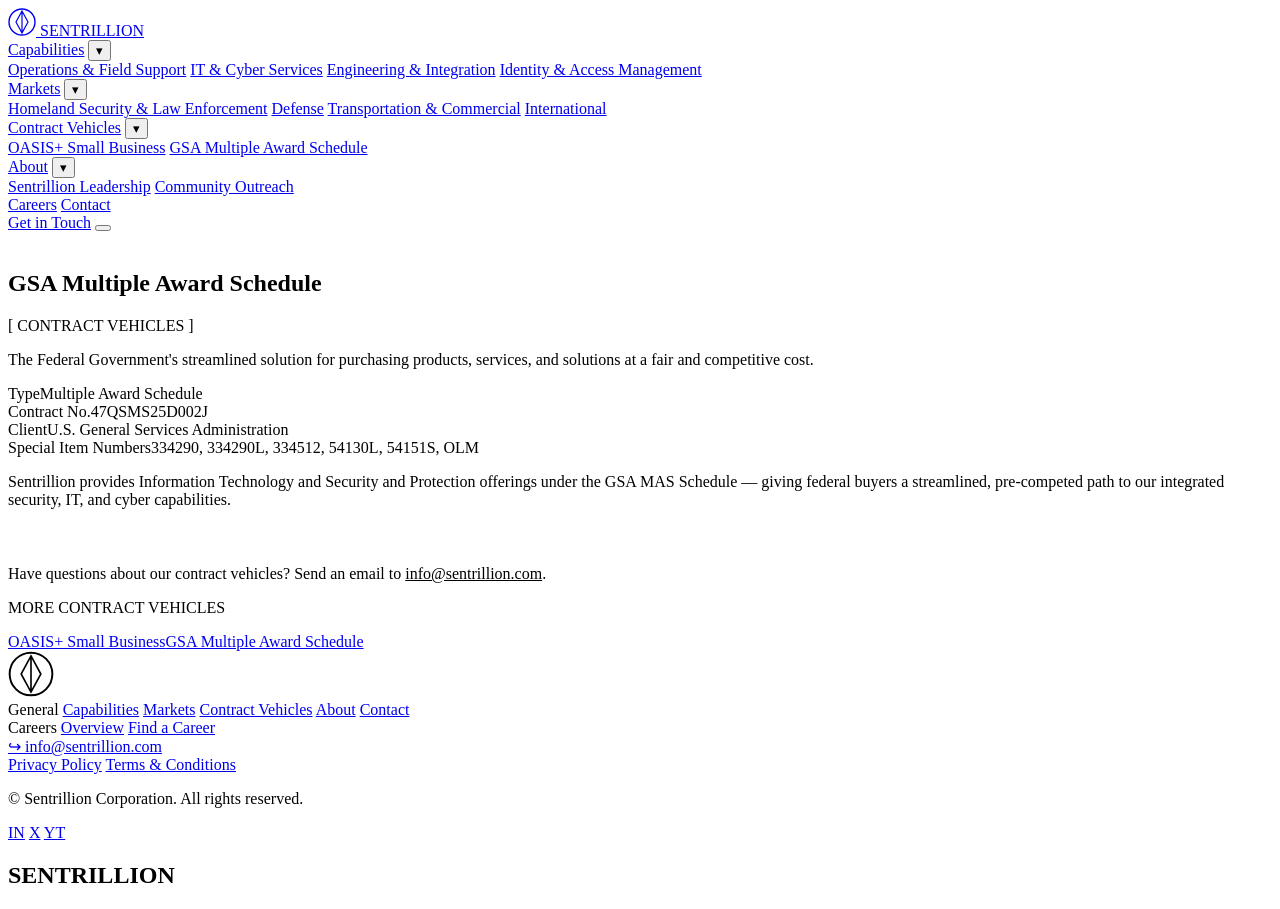
==== index.html @ db2fd795 "Add files via upload" ====
<!DOCTYPE html>
<html lang="en">
<head>
<script>document.documentElement.classList.add('js');</script>
<meta charset="UTF-8">
<meta name="viewport" content="width=device-width, initial-scale=1.0">
<title>GSA Multiple Award Schedule | Sentrillion</title>
<meta name="description" content="Sentrillion's GSA Multiple Award Schedule contract details and IT/Security offerings.">
<link rel="preconnect" href="https://fonts.googleapis.com">
<link rel="preconnect" href="https://fonts.gstatic.com" crossorigin>
<link href="https://fonts.googleapis.com/css2?family=Inter:wght@300;400;500;600;700;800&family=Space+Grotesk:wght@500;600;700&family=JetBrains+Mono:wght@400;500&display=swap" rel="stylesheet">
<link rel="stylesheet" href="../../css/style.css">
</head>
<body>

<div class="cursor-glow" id="cursorGlow" aria-hidden="true"></div>
<div class="scroll-indicator" id="scrollIndicator"></div>

<header class="nav" id="nav">
  <div class="nav-inner">
    <a href="../../index.html" class="logo">
      <svg width="28" height="28" viewBox="0 0 28 28" fill="none" xmlns="http://www.w3.org/2000/svg">
        <circle cx="14" cy="14" r="13" stroke="currentColor" stroke-width="1.4"/>
        <path d="M14 3L14 25M14 3L20 14L14 25L8 14L14 3Z" stroke="currentColor" stroke-width="1.2"/>
      </svg>
      <span>SENTRILLION</span>
    </a>
    <nav class="nav-links" id="navLinks">
      <div class="nav-item">
        <div class="nav-item-row">
          <a href="../../index.html#capabilities">Capabilities</a>
          <button class="nav-caret" aria-label="Toggle Capabilities submenu" aria-expanded="false">&#9662;</button>
        </div>
        <div class="nav-dropdown">
          <a href="../../capabilities/operations-field-support/index.html">Operations &amp; Field Support</a>
          <a href="../../capabilities/it-cyber-services/index.html">IT &amp; Cyber Services</a>
          <a href="../../capabilities/engineering-integration/index.html">Engineering &amp; Integration</a>
          <a href="../../capabilities/identity-access-management/index.html">Identity &amp; Access Management</a>
        </div>
      </div>
      <div class="nav-item">
        <div class="nav-item-row">
          <a href="../../index.html#markets">Markets</a>
          <button class="nav-caret" aria-label="Toggle Markets submenu" aria-expanded="false">&#9662;</button>
        </div>
        <div class="nav-dropdown">
          <a href="../../markets/homeland-security-law-enforcement/index.html">Homeland Security &amp; Law Enforcement</a>
          <a href="../../markets/defense/index.html">Defense</a>
          <a href="../../markets/transportation-civilian/index.html">Transportation &amp; Commercial</a>
          <a href="../../markets/international/index.html">International</a>
        </div>
      </div>
      <div class="nav-item">
        <div class="nav-item-row">
          <a href="../../index.html#vehicles">Contract Vehicles</a>
          <button class="nav-caret" aria-label="Toggle Contract Vehicles submenu" aria-expanded="false">&#9662;</button>
        </div>
        <div class="nav-dropdown">
          <a href="../../contracts/oasis-small-business/index.html">OASIS+ Small Business</a>
          <a href="../../contracts/multiple-award-schedule/index.html">GSA Multiple Award Schedule</a>
        </div>
      </div>
      <div class="nav-item">
        <div class="nav-item-row">
          <a href="../../index.html#about">About</a>
          <button class="nav-caret" aria-label="Toggle About submenu" aria-expanded="false">&#9662;</button>
        </div>
        <div class="nav-dropdown">
          <a href="../../about/sentrillion-leadership/index.html">Sentrillion Leadership</a>
          <a href="../../about/community-outreach/index.html">Community Outreach</a>
        </div>
      </div>
      <a href="../../careers/index.html">Careers</a>
      <a href="../../index.html#contact">Contact</a>
      <span class="nav-underline" id="navUnderline" aria-hidden="true"></span>
    </nav>
    <a href="../../index.html#contact" class="btn btn-ghost nav-cta">Get in Touch</a>
    <button class="menu-toggle" id="menuToggle" aria-label="Toggle menu">
      <span></span><span></span><span></span>
    </button>
  </div>
</header>

<main id="top">

  <section class="page-hero">
    <div class="page-hero-bg" aria-hidden="true">
      <img src="../../assets/photos/mas-building.jpg" alt="">
    </div>
    <div class="page-hero-inner">
      <h1 class="reveal is-visible">GSA Multiple Award Schedule</h1>
      <div class="accent-bar"></div>
      <p class="page-hero-tag"><span class="br">[</span> CONTRACT VEHICLES <span class="br">]</span></p>
      <p class="page-hero-sub">The Federal Government's streamlined solution for purchasing products, services, and solutions at a fair and competitive cost.</p>
    </div>
  </section>

  <section class="page-content">
    <div class="spec-meta"><div><span>Type</span><span>Multiple Award Schedule</span></div><div><span>Contract No.</span><span>47QSMS25D002J</span></div><div><span>Client</span><span>U.S. General Services Administration</span></div><div><span>Special Item Numbers</span><span>334290, 334290L, 334512, 54130L, 54151S, OLM</span></div></div>
    <p class="detail-intro">Sentrillion provides Information Technology and Security and Protection offerings under the GSA MAS Schedule &mdash; giving federal buyers a streamlined, pre-competed path to our integrated security, IT, and cyber capabilities.</p>
    <p class="capabilities-footnote footnote-left" style="max-width:680px;margin-top:56px;">Have questions about our contract vehicles? Send an email to <a href="mailto:info@sentrillion.com" style="color:var(--white)">info@sentrillion.com</a>.</p>

    <div class="related-strip">
    <p class="tag"><span class="dot"></span>MORE CONTRACT VEHICLES</p>
    <div class="related-links">
      <a href="../../contracts/oasis-small-business/index.html">OASIS+ Small Business</a><a href="../../contracts/multiple-award-schedule/index.html" class="is-current">GSA Multiple Award Schedule</a>
    </div>
  </div>
  </section>

</main>

<footer class="footer">
  <div class="footer-top">
    <div class="footer-brand">
      <svg width="46" height="46" viewBox="0 0 28 28" fill="none" xmlns="http://www.w3.org/2000/svg">
        <circle cx="14" cy="14" r="13" stroke="currentColor" stroke-width="1.2"/>
        <path d="M14 3L14 25M14 3L20 14L14 25L8 14L14 3Z" stroke="currentColor" stroke-width="1"/>
      </svg>
    </div>
    <div class="footer-col">
      <span class="footer-heading">General</span>
      <a href="../../index.html#capabilities">Capabilities</a>
      <a href="../../index.html#markets">Markets</a>
      <a href="../../index.html#vehicles">Contract Vehicles</a>
      <a href="../../index.html#about">About</a>
      <a href="../../index.html#contact">Contact</a>
    </div>
    <div class="footer-col">
      <span class="footer-heading">Careers</span>
      <a href="../../careers/index.html">Overview</a>
      <a href="../../careers/index.html">Find a Career</a>
    </div>
  </div>
  <div class="footer-mid">
    <a href="mailto:info@sentrillion.com" class="footer-email"><span>&#8618;</span> info@sentrillion.com</a>
    <div class="footer-legal">
      <a href="#">Privacy Policy</a>
      <a href="#">Terms &amp; Conditions</a>
    </div>
    <p class="footer-copy">&copy; <span id="year"></span> Sentrillion Corporation. All rights reserved.</p>
    <div class="social-row">
      <a href="#" aria-label="LinkedIn">IN</a>
      <a href="#" aria-label="Twitter / X">X</a>
      <a href="#" aria-label="YouTube">YT</a>
    </div>
  </div>
  <div class="accent-bar"></div>
  <h2 class="footer-wordmark">SENTRILLION</h2>
</footer>

<script src="../../js/main.js"></script>
</body>
</html>
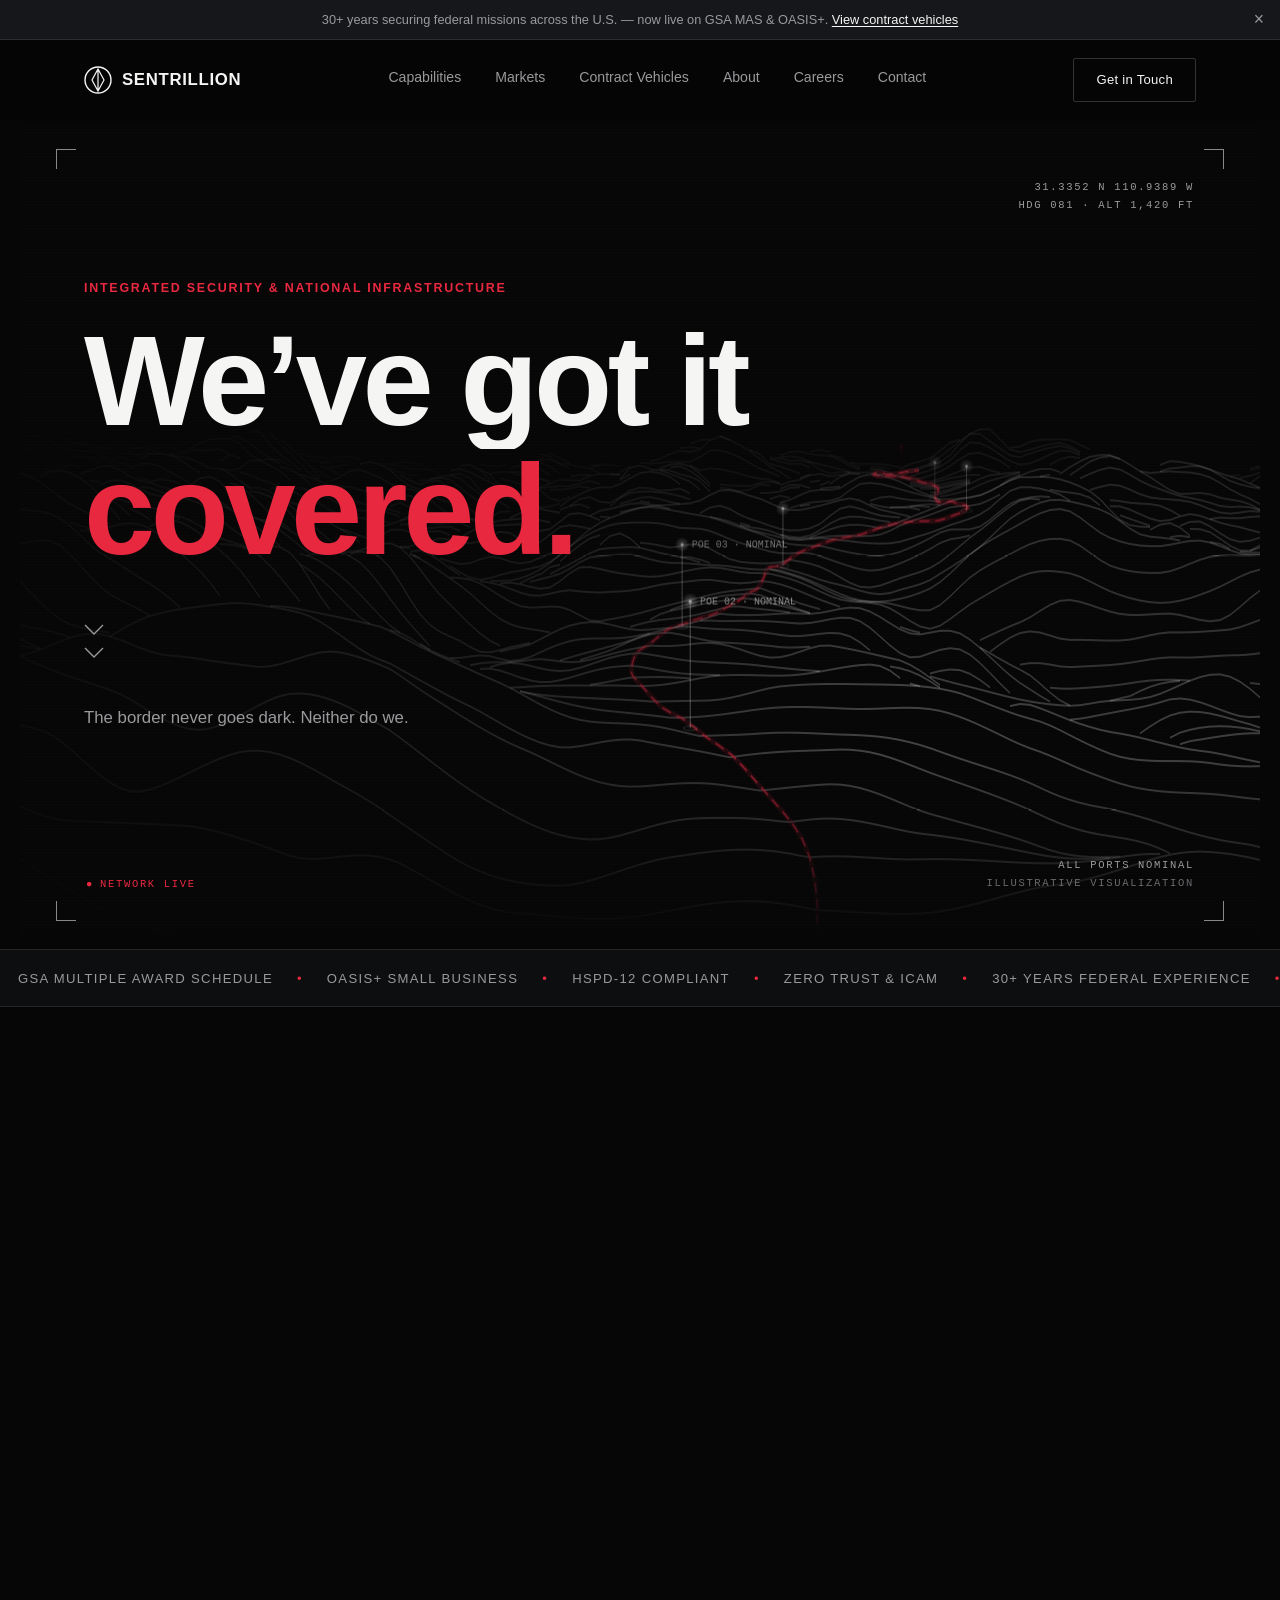
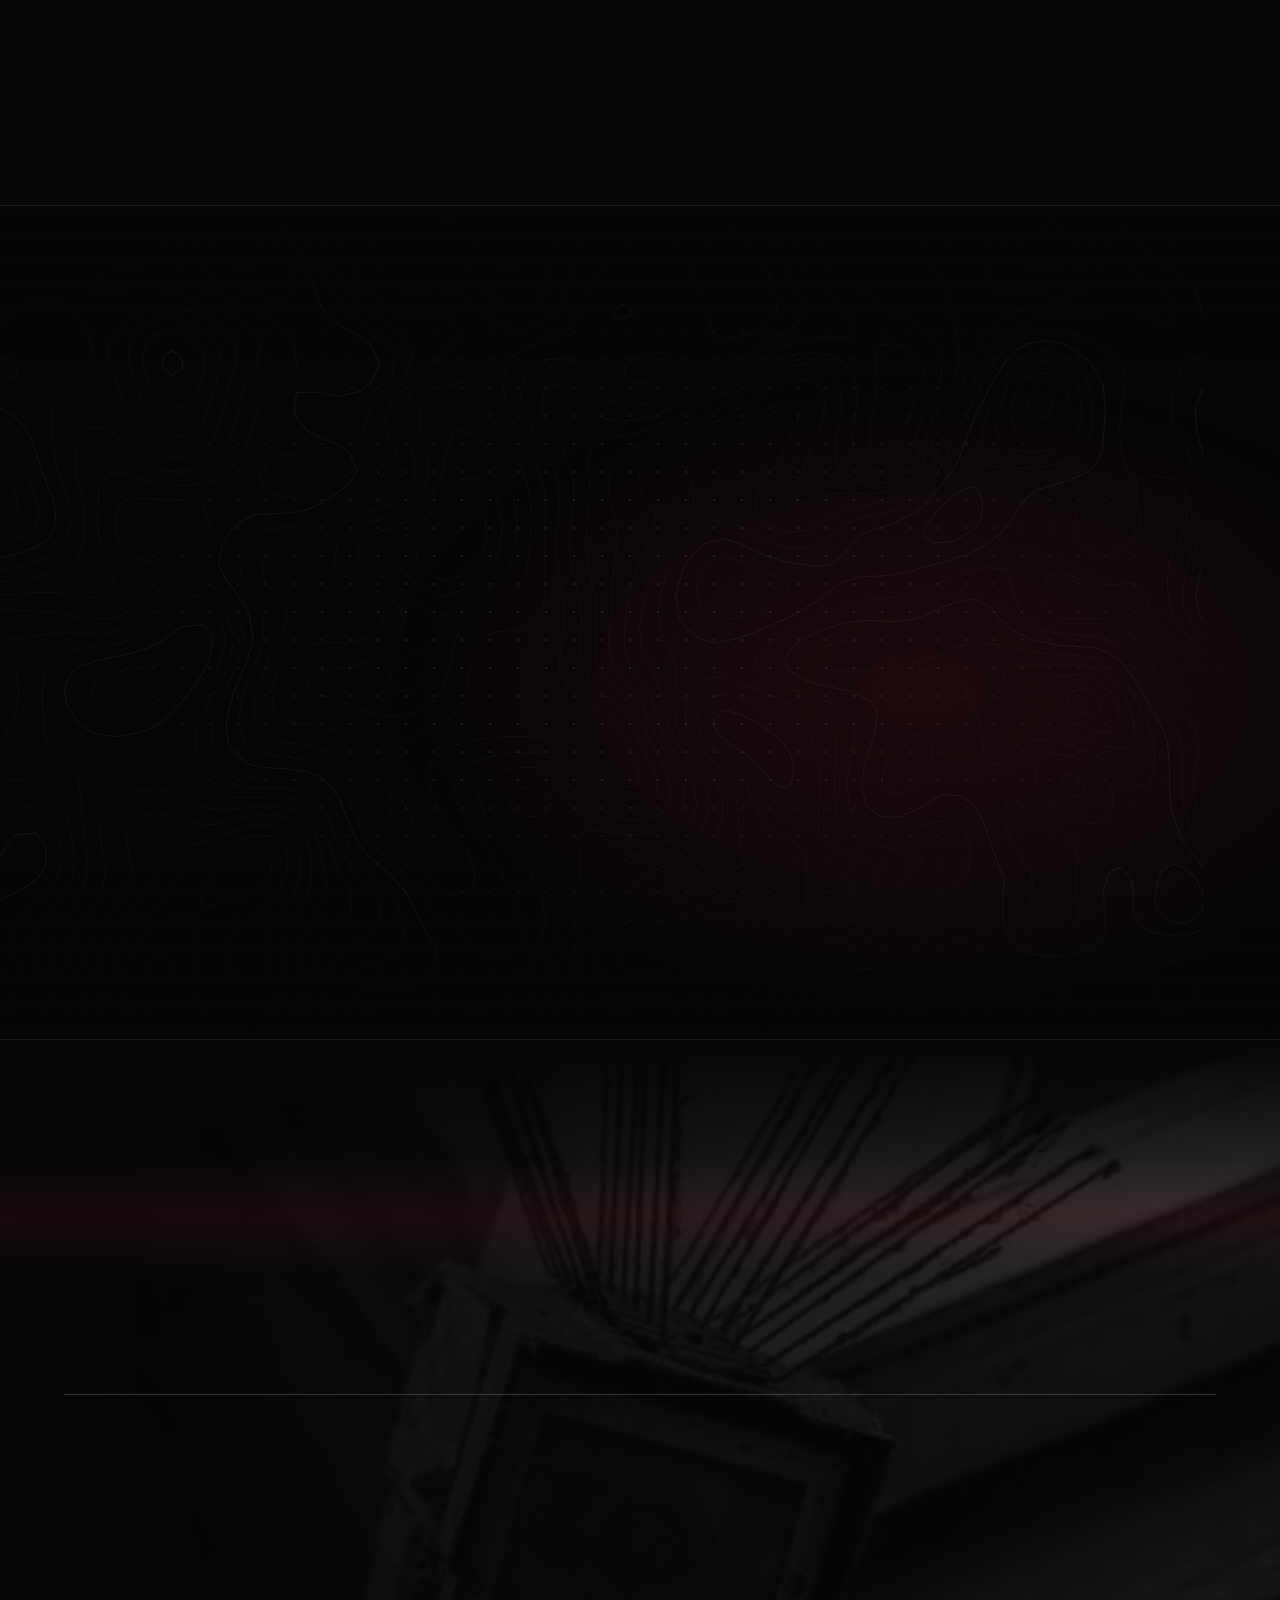
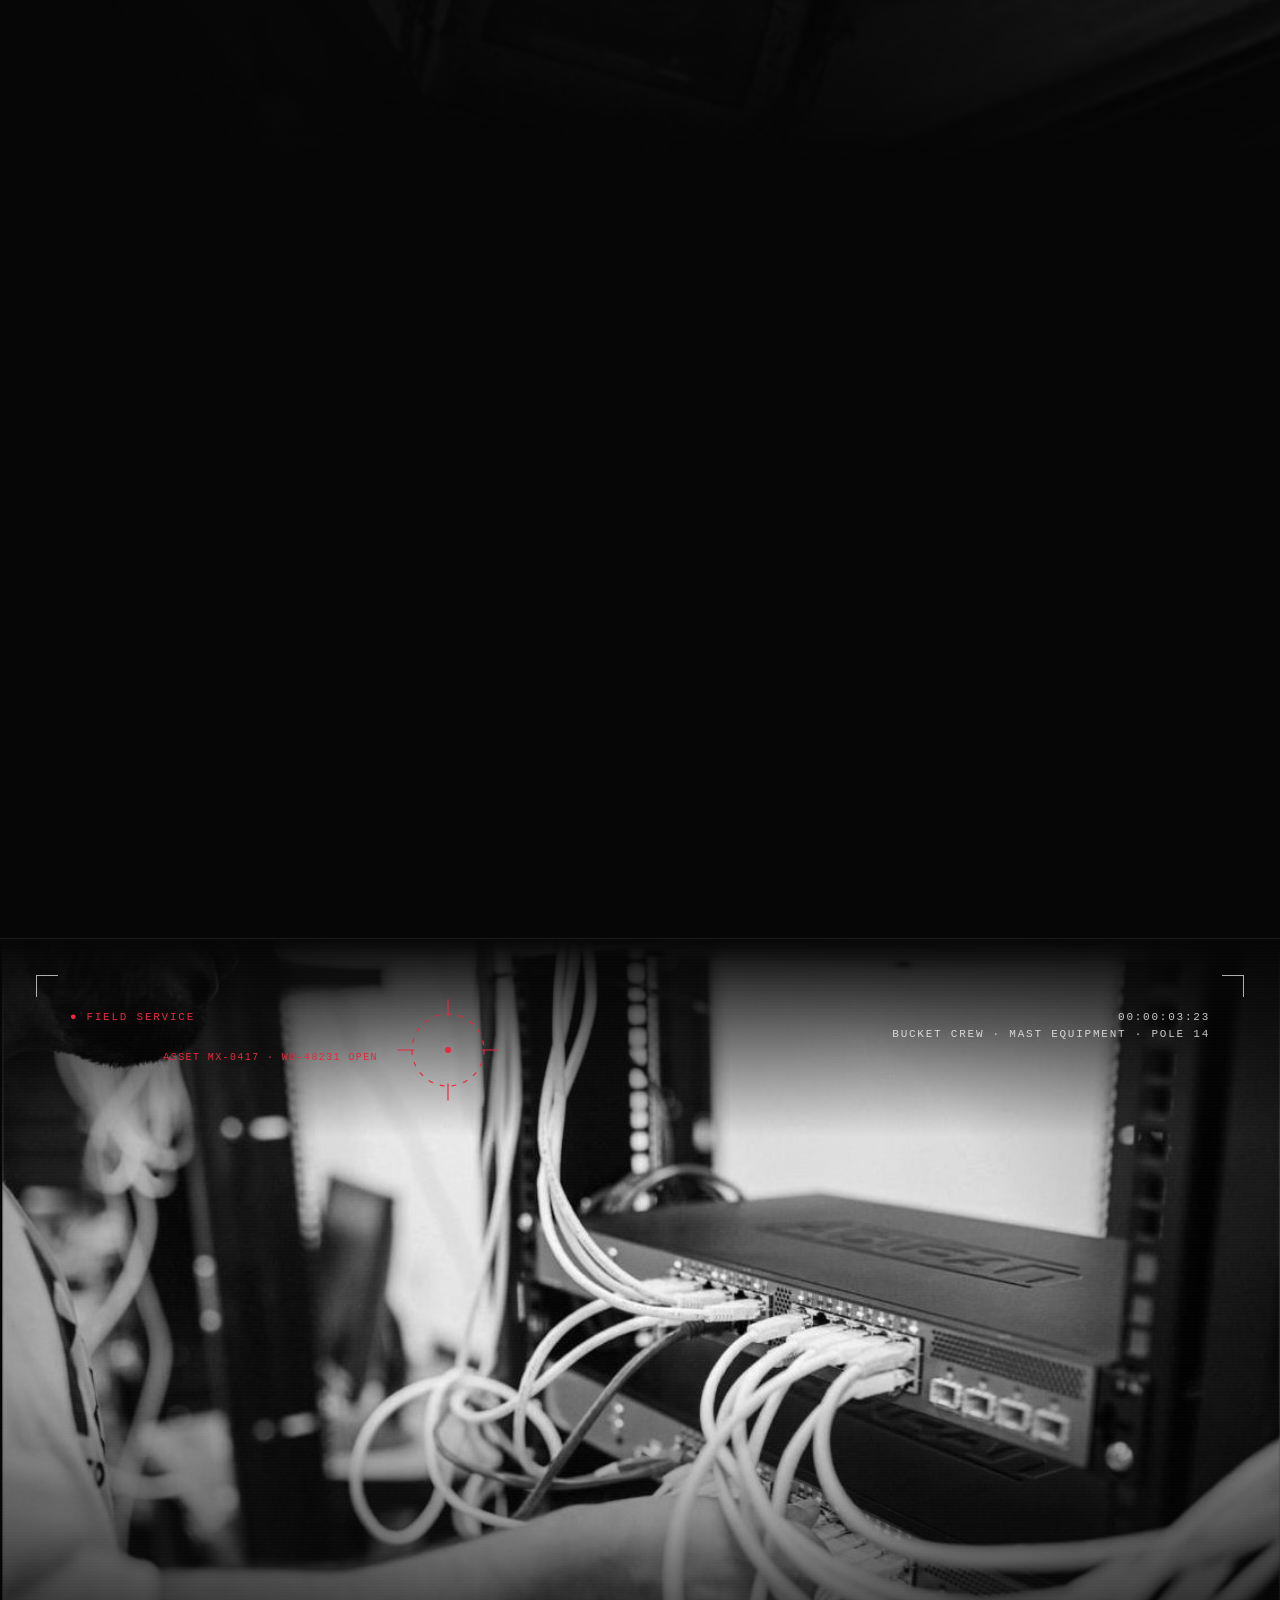
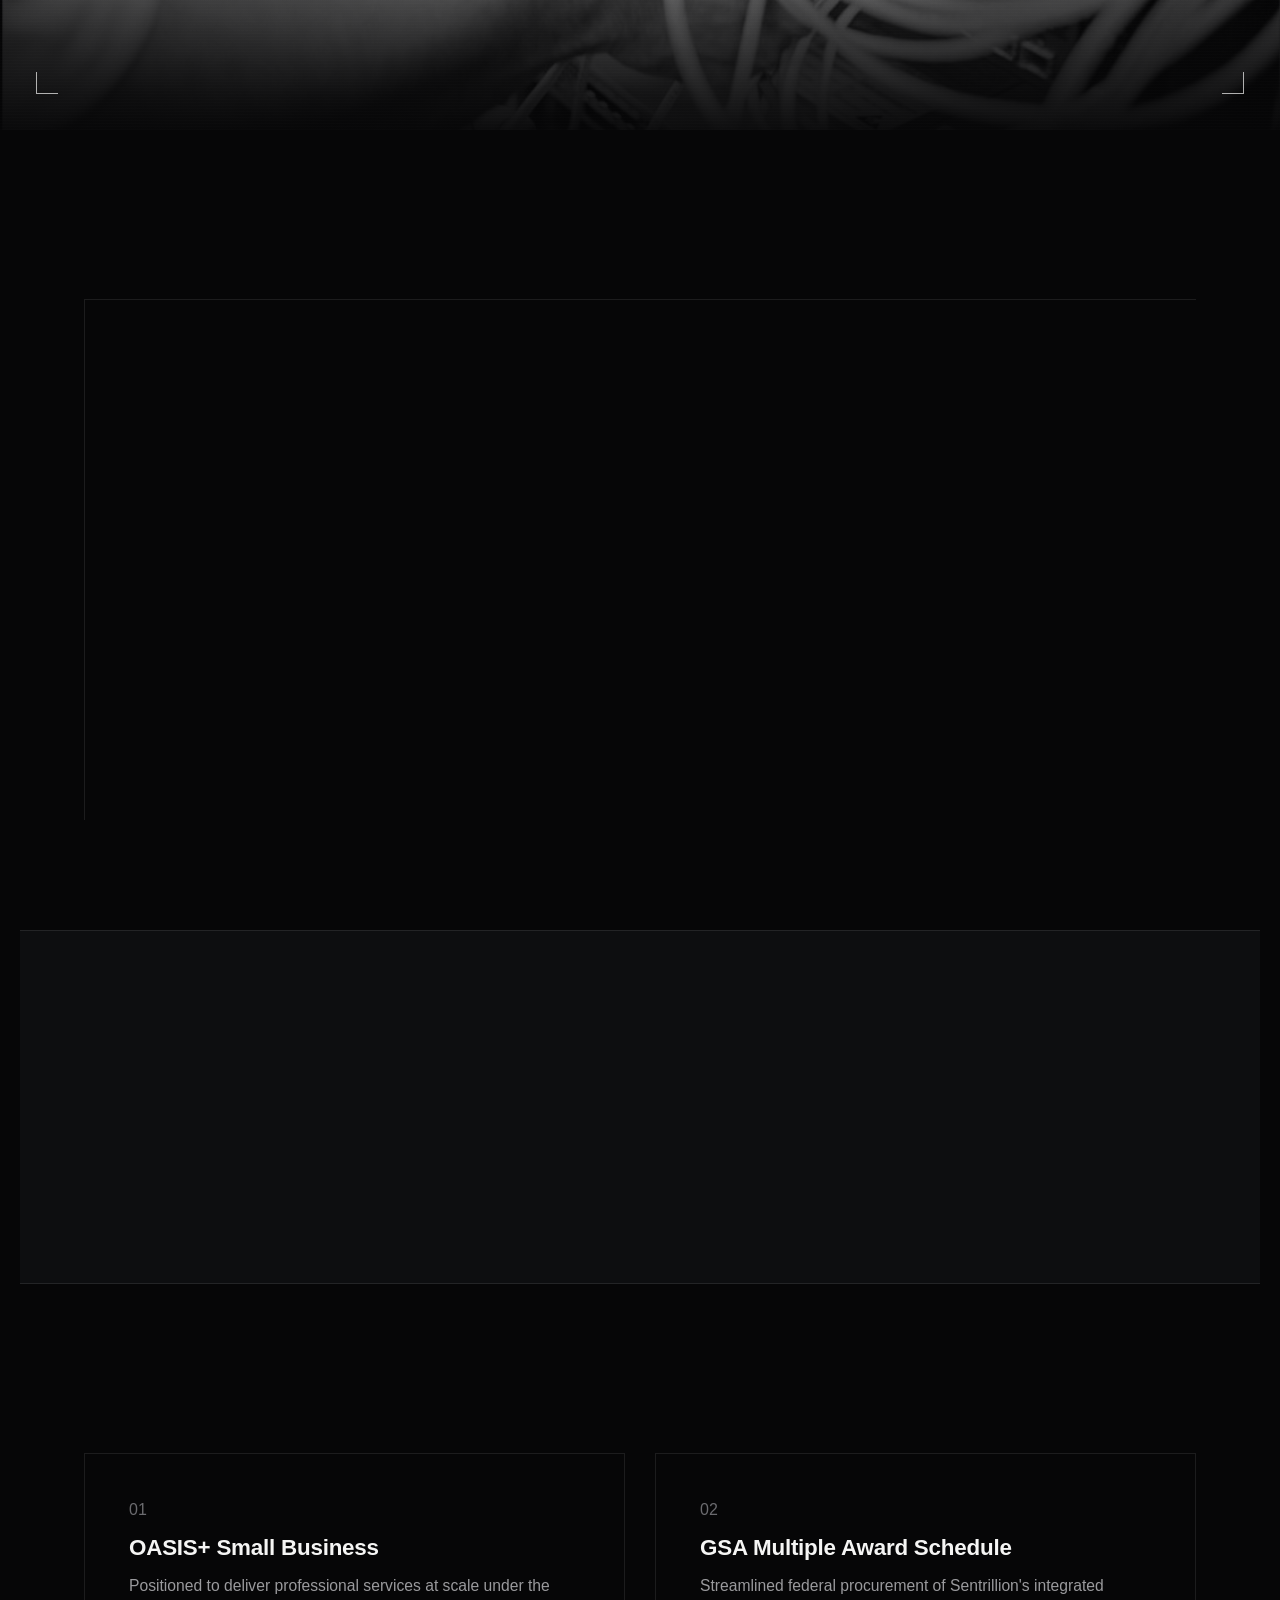
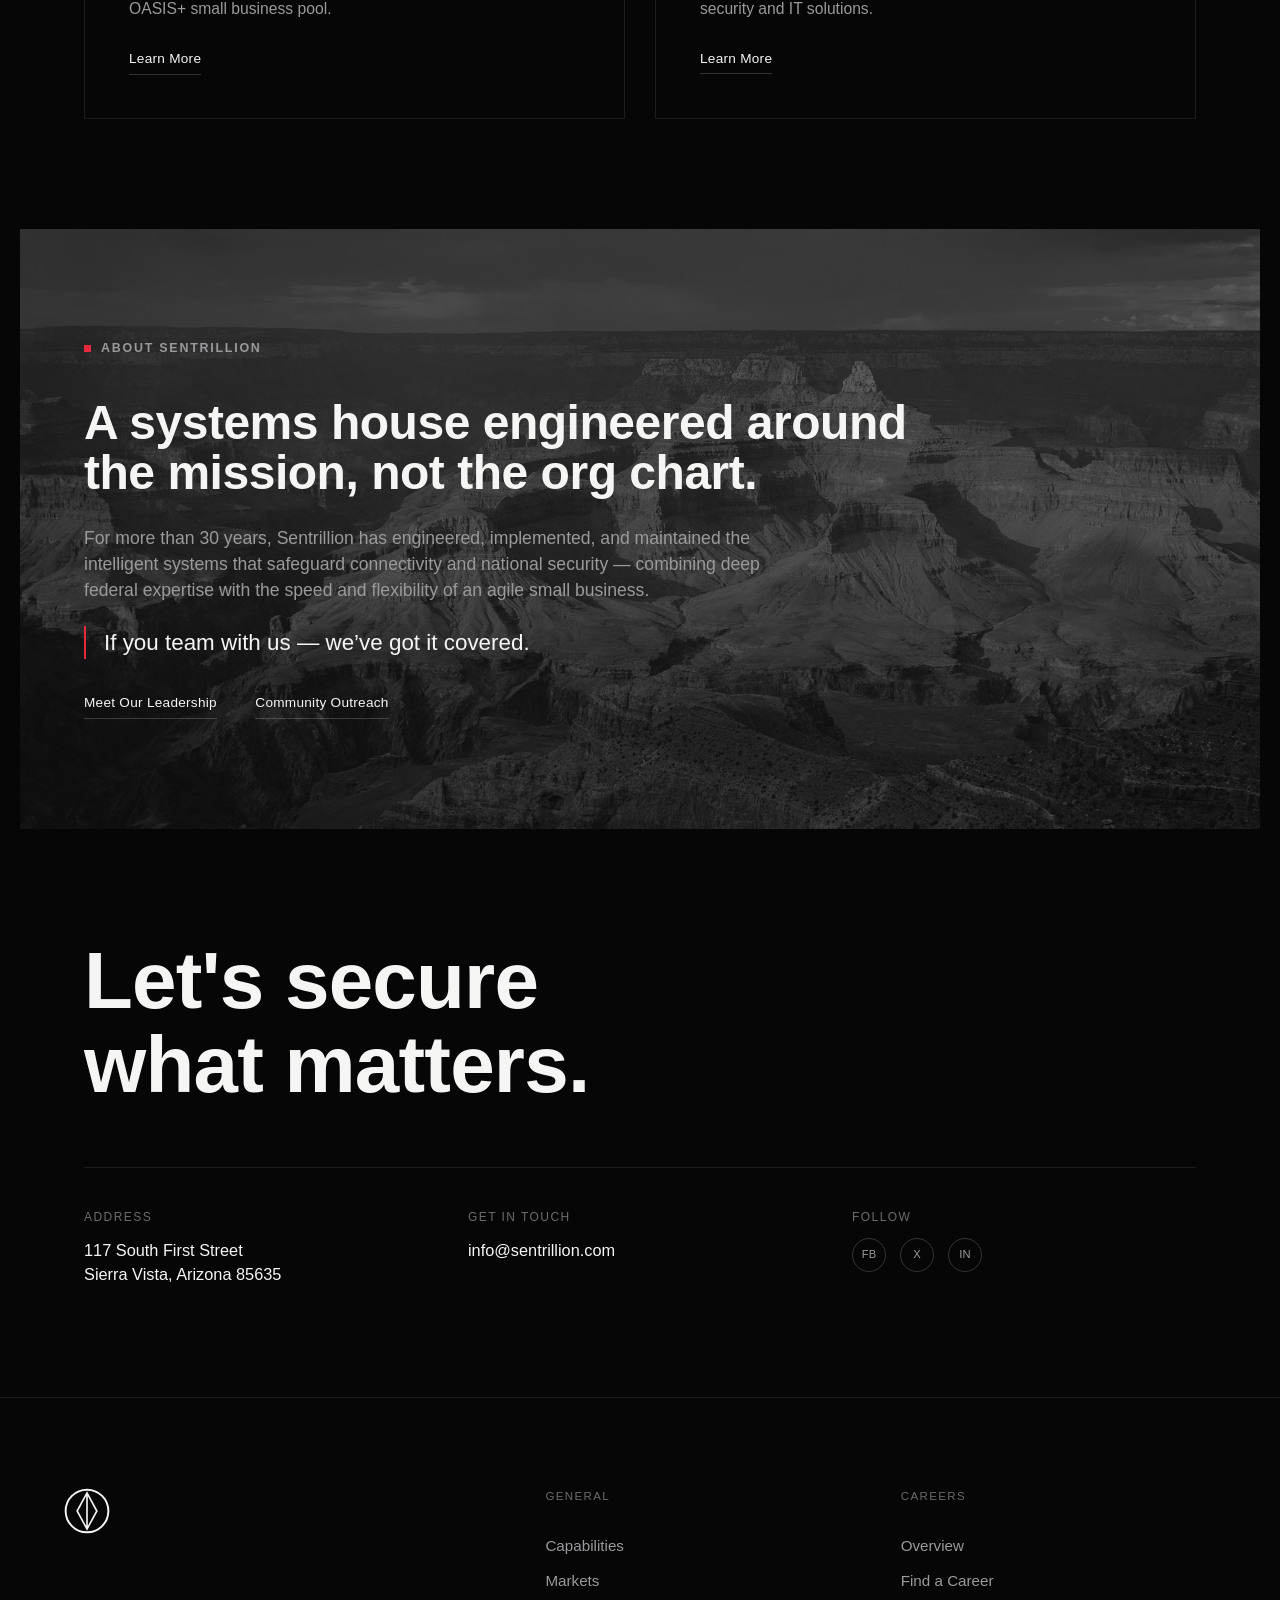
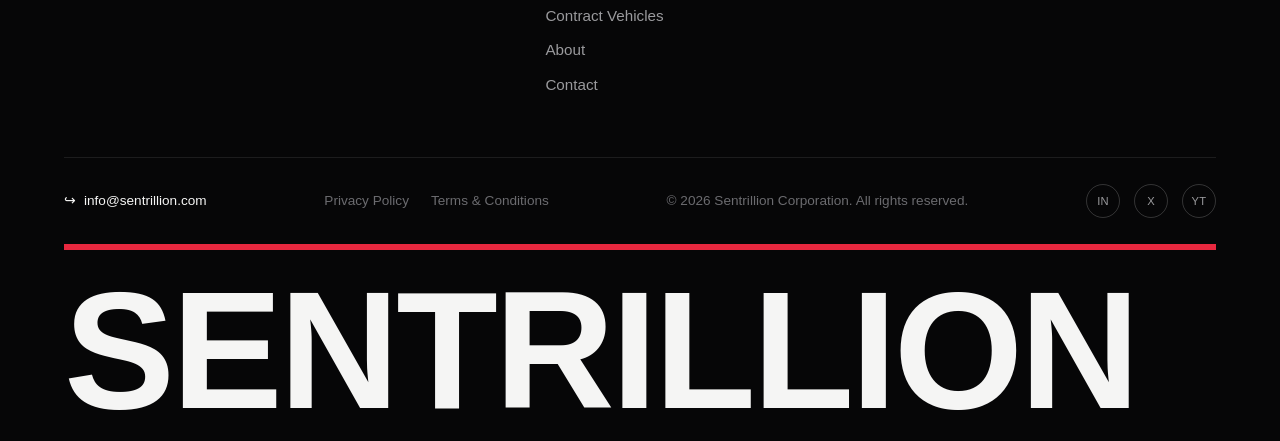
==== commit d7e9a8c5: "Add files via upload" ====
--- a/index.html
+++ b/index.html
@@ -4,21 +4,40 @@
 <script>document.documentElement.classList.add('js');</script>
 <meta charset="UTF-8">
 <meta name="viewport" content="width=device-width, initial-scale=1.0">
-<title>GSA Multiple Award Schedule | Sentrillion</title>
-<meta name="description" content="Sentrillion's GSA Multiple Award Schedule contract details and IT/Security offerings.">
+<title>Sentrillion | We&rsquo;ve Got It Covered</title>
+<meta name="description" content="Sentrillion is a systems integrator engineering, implementing, and maintaining the physical security, IT, and cyber infrastructure that protects federal missions and critical infrastructure.">
 <link rel="preconnect" href="https://fonts.googleapis.com">
 <link rel="preconnect" href="https://fonts.gstatic.com" crossorigin>
 <link href="https://fonts.googleapis.com/css2?family=Inter:wght@300;400;500;600;700;800&family=Space+Grotesk:wght@500;600;700&family=JetBrains+Mono:wght@400;500&display=swap" rel="stylesheet">
-<link rel="stylesheet" href="../../css/style.css">
+<link rel="stylesheet" href="css/style.css">
 </head>
 <body>
 
+<!-- Preloader -->
+<div class="preloader" id="preloader" aria-hidden="true">
+  <svg class="preloader-mark" width="64" height="64" viewBox="0 0 28 28" fill="none" xmlns="http://www.w3.org/2000/svg">
+    <circle cx="14" cy="14" r="13" stroke="currentColor" stroke-width="1"/>
+    <path d="M14 3L14 25M14 3L20 14L14 25L8 14L14 3Z" stroke="currentColor" stroke-width="0.8"/>
+  </svg>
+  <div class="preloader-bar"><span></span></div>
+</div>
+
+<!-- Cursor glow (desktop only, decorative) -->
 <div class="cursor-glow" id="cursorGlow" aria-hidden="true"></div>
+
+<!-- Announcement bar -->
+<div class="announce" id="announce">
+  <p>30+ years securing federal missions across the U.S. &mdash; now live on GSA MAS &amp; OASIS+. <a href="#vehicles">View contract vehicles</a></p>
+  <button class="announce-close" id="announceClose" aria-label="Dismiss">&times;</button>
+</div>
+
+<!-- Scroll progress indicator -->
 <div class="scroll-indicator" id="scrollIndicator"></div>
 
+<!-- Nav -->
 <header class="nav" id="nav">
   <div class="nav-inner">
-    <a href="../../index.html" class="logo">
+    <a href="index.html" class="logo" id="logoHome">
       <svg width="28" height="28" viewBox="0 0 28 28" fill="none" xmlns="http://www.w3.org/2000/svg">
         <circle cx="14" cy="14" r="13" stroke="currentColor" stroke-width="1.4"/>
         <path d="M14 3L14 25M14 3L20 14L14 25L8 14L14 3Z" stroke="currentColor" stroke-width="1.2"/>
@@ -28,53 +47,53 @@
     <nav class="nav-links" id="navLinks">
       <div class="nav-item">
         <div class="nav-item-row">
-          <a href="../../index.html#capabilities">Capabilities</a>
+          <a href="#capabilities">Capabilities</a>
           <button class="nav-caret" aria-label="Toggle Capabilities submenu" aria-expanded="false">&#9662;</button>
         </div>
         <div class="nav-dropdown">
-          <a href="../../capabilities/operations-field-support/index.html">Operations &amp; Field Support</a>
-          <a href="../../capabilities/it-cyber-services/index.html">IT &amp; Cyber Services</a>
-          <a href="../../capabilities/engineering-integration/index.html">Engineering &amp; Integration</a>
-          <a href="../../capabilities/identity-access-management/index.html">Identity &amp; Access Management</a>
+          <a href="capabilities/operations-field-support/index.html">Operations &amp; Field Support</a>
+          <a href="capabilities/it-cyber-services/index.html">IT &amp; Cyber Services</a>
+          <a href="capabilities/engineering-integration/index.html">Engineering &amp; Integration</a>
+          <a href="capabilities/identity-access-management/index.html">Identity &amp; Access Management</a>
         </div>
       </div>
       <div class="nav-item">
         <div class="nav-item-row">
-          <a href="../../index.html#markets">Markets</a>
+          <a href="#markets">Markets</a>
           <button class="nav-caret" aria-label="Toggle Markets submenu" aria-expanded="false">&#9662;</button>
         </div>
         <div class="nav-dropdown">
-          <a href="../../markets/homeland-security-law-enforcement/index.html">Homeland Security &amp; Law Enforcement</a>
-          <a href="../../markets/defense/index.html">Defense</a>
-          <a href="../../markets/transportation-civilian/index.html">Transportation &amp; Commercial</a>
-          <a href="../../markets/international/index.html">International</a>
+          <a href="markets/homeland-security-law-enforcement/index.html">Homeland Security &amp; Law Enforcement</a>
+          <a href="markets/defense/index.html">Defense</a>
+          <a href="markets/transportation-civilian/index.html">Transportation &amp; Commercial</a>
+          <a href="markets/international/index.html">International</a>
         </div>
       </div>
       <div class="nav-item">
         <div class="nav-item-row">
-          <a href="../../index.html#vehicles">Contract Vehicles</a>
+          <a href="#vehicles">Contract Vehicles</a>
           <button class="nav-caret" aria-label="Toggle Contract Vehicles submenu" aria-expanded="false">&#9662;</button>
         </div>
         <div class="nav-dropdown">
-          <a href="../../contracts/oasis-small-business/index.html">OASIS+ Small Business</a>
-          <a href="../../contracts/multiple-award-schedule/index.html">GSA Multiple Award Schedule</a>
+          <a href="contracts/oasis-small-business/index.html">OASIS+ Small Business</a>
+          <a href="contracts/multiple-award-schedule/index.html">GSA Multiple Award Schedule</a>
         </div>
       </div>
       <div class="nav-item">
         <div class="nav-item-row">
-          <a href="../../index.html#about">About</a>
+          <a href="#about">About</a>
           <button class="nav-caret" aria-label="Toggle About submenu" aria-expanded="false">&#9662;</button>
         </div>
         <div class="nav-dropdown">
-          <a href="../../about/sentrillion-leadership/index.html">Sentrillion Leadership</a>
-          <a href="../../about/community-outreach/index.html">Community Outreach</a>
-        </div>
-      </div>
-      <a href="../../careers/index.html">Careers</a>
-      <a href="../../index.html#contact">Contact</a>
+          <a href="about/sentrillion-leadership/index.html">Sentrillion Leadership</a>
+          <a href="about/community-outreach/index.html">Community Outreach</a>
+        </div>
+      </div>
+      <a href="careers/index.html">Careers</a>
+      <a href="#contact">Contact</a>
       <span class="nav-underline" id="navUnderline" aria-hidden="true"></span>
     </nav>
-    <a href="../../index.html#contact" class="btn btn-ghost nav-cta">Get in Touch</a>
+    <a href="#contact" class="btn btn-ghost nav-cta">Get in Touch</a>
     <button class="menu-toggle" id="menuToggle" aria-label="Toggle menu">
       <span></span><span></span><span></span>
     </button>
@@ -83,33 +102,508 @@
 
 <main id="top">
 
-  <section class="page-hero">
-    <div class="page-hero-bg" aria-hidden="true">
-      <img src="../../assets/photos/mas-building.jpg" alt="">
-    </div>
-    <div class="page-hero-inner">
-      <h1 class="reveal is-visible">GSA Multiple Award Schedule</h1>
-      <div class="accent-bar"></div>
-      <p class="page-hero-tag"><span class="br">[</span> CONTRACT VEHICLES <span class="br">]</span></p>
-      <p class="page-hero-sub">The Federal Government's streamlined solution for purchasing products, services, and solutions at a fair and competitive cost.</p>
-    </div>
-  </section>
-
-  <section class="page-content">
-    <div class="spec-meta"><div><span>Type</span><span>Multiple Award Schedule</span></div><div><span>Contract No.</span><span>47QSMS25D002J</span></div><div><span>Client</span><span>U.S. General Services Administration</span></div><div><span>Special Item Numbers</span><span>334290, 334290L, 334512, 54130L, 54151S, OLM</span></div></div>
-    <p class="detail-intro">Sentrillion provides Information Technology and Security and Protection offerings under the GSA MAS Schedule &mdash; giving federal buyers a streamlined, pre-competed path to our integrated security, IT, and cyber capabilities.</p>
-    <p class="capabilities-footnote footnote-left" style="max-width:680px;margin-top:56px;">Have questions about our contract vehicles? Send an email to <a href="mailto:info@sentrillion.com" style="color:var(--white)">info@sentrillion.com</a>.</p>
-
-    <div class="related-strip">
-    <p class="tag"><span class="dot"></span>MORE CONTRACT VEHICLES</p>
-    <div class="related-links">
-      <a href="../../contracts/oasis-small-business/index.html">OASIS+ Small Business</a><a href="../../contracts/multiple-award-schedule/index.html" class="is-current">GSA Multiple Award Schedule</a>
+  <!-- Hero -->
+  <section class="hero hero--terrain" id="hero">
+    <div class="hero-bg" id="heroBg" aria-hidden="true">
+      <canvas class="hero-terrain" id="heroTerrain"></canvas>
+    </div>
+    <div class="hero-hud" aria-hidden="true">
+      <i class="om-corner tl"></i><i class="om-corner tr"></i><i class="om-corner bl"></i><i class="om-corner br"></i>
+      <div class="hero-hud-tr"><span id="heroCoord">31.3340 N &nbsp;110.9430 W</span><br>HDG <span id="heroHdg">092</span> &middot; ALT 1,420 FT</div>
+      <div class="hero-hud-bl"><span class="om-live">Network live</span></div>
+      <div class="hero-hud-br"><span id="heroStatus">All ports nominal</span><br><span class="hero-hud-note">Illustrative visualization</span></div>
+    </div>
+    <div class="hero-content">
+      <p class="eyebrow split-in" style="--d:0">Integrated Security &amp; National Infrastructure</p>
+      <h1 class="split-lines">
+        <span class="line"><span class="word" style="--d:1">We&rsquo;ve</span> <span class="word" style="--d:2">got</span> <span class="word" style="--d:3">it</span></span>
+        <span class="line hero-dim"><span class="word" style="--d:4">covered.</span></span>
+      </h1>
+      <a href="#memory" class="scroll-cue split-in" style="--d:5" aria-label="Scroll to content">
+        <svg width="20" height="34" viewBox="0 0 20 34" fill="none"><path d="M1 1L10 10L19 1" stroke="currentColor" stroke-width="1.4"/><path d="M1 24L10 33L19 24" stroke="currentColor" stroke-width="1.4"/></svg>
+      </a>
+    </div>
+    <p class="hero-sub split-in" style="--d:6">The border never goes dark. Neither do we.</p>
+  </section>
+
+  <!-- Ticker -->
+  <div class="ticker" aria-hidden="true">
+    <div class="ticker-track">
+      <span>GSA MULTIPLE AWARD SCHEDULE</span><span class="ticker-dot">&bull;</span>
+      <span>OASIS+ SMALL BUSINESS</span><span class="ticker-dot">&bull;</span>
+      <span>HSPD-12 COMPLIANT</span><span class="ticker-dot">&bull;</span>
+      <span>ZERO TRUST &amp; ICAM</span><span class="ticker-dot">&bull;</span>
+      <span>30+ YEARS FEDERAL EXPERIENCE</span><span class="ticker-dot">&bull;</span>
+      <span>GSA MULTIPLE AWARD SCHEDULE</span><span class="ticker-dot">&bull;</span>
+      <span>OASIS+ SMALL BUSINESS</span><span class="ticker-dot">&bull;</span>
+      <span>HSPD-12 COMPLIANT</span><span class="ticker-dot">&bull;</span>
+      <span>ZERO TRUST &amp; ICAM</span><span class="ticker-dot">&bull;</span>
+      <span>30+ YEARS FEDERAL EXPERIENCE</span><span class="ticker-dot">&bull;</span>
     </div>
   </div>
+
+  <!-- Trust / stats -->
+  <section class="trust">
+    <h2 class="reveal">Built on trust.<br>Proven in execution.</h2>
+    <div class="accent-bar reveal draw-bar"></div>
+    <div class="trust-list">
+      <div class="trust-item reveal" style="--i:0">
+        <span class="num">01</span>
+        <p>Integrated security, IT, and cybersecurity unified under one systems house</p>
+      </div>
+      <div class="trust-item reveal" style="--i:1">
+        <span class="num">02</span>
+        <p>30+ years of proven experience delivering trusted, mission-critical systems for U.S. government agencies</p>
+      </div>
+      <div class="trust-item reveal" style="--i:2">
+        <span class="num">03</span>
+        <p>Agile small business built for national-scale impact &mdash; fast, flexible teams deployed when it matters most</p>
+      </div>
+    </div>
+  </section>
+
+  <!-- Operational Memory -->
+  <section class="om-section om-opmem" id="memory">
+    <svg class="om-topo" viewBox="0 0 1600 900" preserveAspectRatio="xMidYMid slice" aria-hidden="true">
+      <path d="M747 0 L748 10 L751 20 L755 27 L758 30 L765 37 L775 38 L785 32 L787 30 L792 20 L794 10 L795 0"/>
+      <path d="M908 0 L912 10 L916 14 L923 20 L926 22 L936 26 L946 29 L956 27 L963 20 L966 12 L966 10 L967 0"/>
+      <path d="M736 900 L735 895 L733 890 L726 880 L725 879 L714 876 L704 878 L701 880 L694 884 L685 890 L684 891 L677 900"/>
+      <path d="M694 340 L690 344 L684 349 L679 354 L674 359 L669 364 L664 371 L662 374 L658 384 L662 394 L664 397 L672 404 L674 406 L684 409 L694 408 L702 404 L704 403 L714 395 L715 394 L722 384 L725 377 L725 374 L726 364 L725 354 L725 351 L721 344 L714 337 L704 335 L694 340"/>
+      <path d="M734 0 L735 5 L735 10 L737 20 L740 30 L744 40 L745 43 L749 51 L755 61 L755 61 L765 68 L775 64 L780 61 L785 58 L793 51 L795 49 L801 40 L805 30 L805 28 L806 20 L807 10 L806 0"/>
+      <path d="M895 0 L896 3 L897 10 L902 20 L906 24 L915 30 L916 31 L926 36 L935 40 L936 41 L946 46 L956 49 L966 47 L972 40 L976 32 L977 30 L979 20 L979 10 L980 0"/>
+      <path d="M747 900 L746 890 L745 885 L743 880 L736 870 L735 868 L725 863 L714 862 L704 864 L694 869 L693 870 L684 874 L674 880 L674 880 L664 887 L660 890 L654 899 L653 900"/>
+      <path d="M745 97 L742 101 L743 111 L745 112 L755 112 L755 111 L756 101 L755 97 L745 97"/>
+      <path d="M704 310 L694 319 L684 331 L674 343 L664 353 L654 362 L644 370 L634 383 L634 385 L644 399 L654 409 L664 418 L684 425 L684 425 L704 418 L714 412 L725 403 L735 389 L740 374 L741 354 L737 334 L732 324 L724 313 L704 310"/>
+      <path d="M578 0 L581 10 L584 15 L587 20 L594 28 L598 30 L604 34 L614 38 L624 40 L634 38 L644 31 L644 30 L651 20 L654 13 L655 10 L657 0"/>
+      <path d="M722 0 L725 20 L726 30 L729 51 L725 71 L717 81 L709 91 L708 111 L715 121 L726 131 L741 142 L755 146 L773 142 L782 131 L786 121 L789 101 L794 81 L800 71 L808 61 L815 48 L819 30 L818 10"/>
+      <path d="M883 0 L884 10 L886 18 L886 20 L892 30 L896 33 L906 39 L908 40 L916 44 L926 50 L927 51 L936 56 L942 61 L946 64 L956 70 L962 71 L966 71 L967 71 L976 64 L979 61 L984 51 L986 45 L987 40 L989 30 L990 20 L990 10 L990 0"/>
+      <path d="M189 900 L188 890 L185 880 L181 872 L177 870 L171 867 L161 869 L161 870 L151 878 L150 880 L145 890 L142 900"/>
+      <path d="M756 900 L756 890 L755 885 L753 880 L749 870 L745 863 L742 860 L735 854 L725 850 L714 850 L704 852 L694 857 L688 860 L684 862 L674 867 L668 870 L664 871 L654 877 L649 880 L644 885 L641 890 L638 900"/>
+      <path d="M423 188 L415 192 L413 202 L423 212 L423 212 L423 212 L433 204 L433 202 L433 199 L430 192 L423 188"/>
+      <path d="M694 264 L688 283 L684 303 L681 313 L674 327 L664 339 L654 348 L644 355 L624 362 L614 366 L602 374 L604 394 L614 399 L624 405 L640 415 L652 425 L662 435 L674 445 L676 445 L694 439 L704 433 L718 425 L732 415 L743 404 L749 394 L754 374 L755 363 L755 345 L753 334 L747 313 L743 303 L735 291 L725 278 L714 269 L694 264"/>
+      <path d="M221 300 L217 303 L211 307 L203 313 L201 315 L191 322 L190 324 L181 331 L179 334 L175 344 L178 354 L181 357 L191 361 L201 361 L211 361 L221 361 L231 361 L242 360 L252 359 L262 356 L266 354 L272 348 L274 344 L274 334 L272 326 L271 324 L265 313 L262 309 L256 303 L252 299 L242 295 L231 295 L221 300"/>
+      <path d="M654 480 L647 485 L644 488 L636 496 L634 501 L632 506 L634 509 L642 516 L644 516 L650 516 L654 515 L664 507 L665 506 L668 496 L668 485 L664 479 L654 480"/>
+      <path d="M561 0 L564 13 L571 30 L577 40 L585 51 L594 61 L604 72 L614 85 L621 101 L625 111 L634 124 L654 131 L674 126 L694 130 L704 136 L714 144 L725 153 L735 162 L755 168 L775 163 L785 159 L795 149 L803 131 L806 121 L811 101 L815 90 L825 73 L833 61 L839 51 L839 30 L834 20 L830 0"/>
+      <path d="M705 0 L706 10 L707 20 L709 30 L710 40 L708 51 L704 58 L701 61 L694 65 L684 65 L677 61 L674 57 L672 51 L672 40 L674 30 L674 28 L677 20 L679 10 L681 0"/>
+      <path d="M870 0 L869 10 L868 20 L867 30 L874 40 L875 41 L886 47 L896 50 L897 51 L906 54 L916 59 L918 61 L926 67 L930 71 L936 79 L938 81 L945 91 L946 92 L956 101 L957 101 L966 103 L969 101 L976 96 L979 91 L984 81 L986 78 L989 71 L993 61 L996 51 L996 51 L999 40 L1000 30 L1000 20 L1001 10 L1000 0"/>
+      <path d="M0 118 L10 117 L20 116 L30 112 L31 111 L30 106 L29 101 L20 95 L13 91 L10 90 L0 89"/>
+      <path d="M0 418 L10 417 L17 415 L20 412 L24 404 L24 394 L23 384 L20 374 L20 374 L14 364 L10 361 L0 356"/>
+      <path d="M0 796 L10 791 L13 789 L20 780 L21 779 L21 769 L20 767 L10 759 L9 758 L0 757"/>
+      <path d="M199 900 L199 890 L198 880 L196 870 L191 860 L191 860 L181 853 L171 852 L161 855 L154 860 L151 862 L144 870 L141 874 L138 880 L134 890 L132 900"/>
+      <path d="M765 900 L765 899 L764 890 L763 880 L760 870 L755 860 L755 860 L746 849 L745 849 L735 842 L725 839 L725 839 L714 839 L712 839 L704 841 L694 845 L685 849 L684 850 L674 855 L664 859 L663 860 L654 863 L644 867 L641 870 L634 876 L631 880 L627 890 L626 900"/>
+      <path d="M413 169 L407 172 L403 175 L398 182 L395 192 L395 202 L398 212 L403 222 L403 222 L411 233 L413 235 L423 242 L433 242 L443 234 L444 233 L449 222 L452 212 L453 209 L454 202 L453 193 L453 192 L448 182 L443 177 L435 172 L433 171 L423 168 L413 169"/>
+      <path d="M684 222 L674 229 L664 242 L661 253 L664 273 L668 283 L671 303 L664 324 L657 334 L644 343 L634 348 L614 353 L604 357 L592 364 L582 374 L579 394 L588 404 L604 412 L614 416 L632 425 L642 435 L646 445 L644 457 L634 471 L624 479 L614 486 L594 494 L574 495 L564 497 L553 506 L555 516 L574 522 L584 526 L604 533 L614 537 L634 541 L654 538 L664 534 L676 526 L684 513 L690 496 L694 475 L697 465 L704 454 L714 444 L730 435 L745 427 L755 421 L764 404 L766 394 L768 374 L769 354 L769 334 L765 314 L761 303 L755 291 L745 273 L738 263 L732 253 L725 238 L714 224 L704 219 L684 222"/>
+      <path d="M221 257 L211 269 L205 283 L197 293 L187 303 L174 313 L163 324 L157 334 L156 354 L161 365 L171 376 L191 381 L211 379 L231 377 L252 375 L262 374 L282 366 L292 357 L295 344 L292 329 L285 313 L280 303 L272 287 L262 274 L252 266 L242 261 L221 257"/>
+      <path d="M181 0 L181 1 L186 10 L191 16 L196 20 L201 24 L211 29 L218 30 L221 31 L226 30 L231 29 L242 21 L242 20 L246 10 L248 0"/>
+      <path d="M547 0 L551 20 L554 30 L563 51 L569 61 L575 71 L584 85 L593 101 L599 111 L605 121 L614 133 L624 142 L641 152 L654 156 L674 155 L694 158 L701 172 L694 182 L682 192 L672 202 L664 212 L654 227 L646 243 L644 253 L645 263 L653 283 L657 293 L657 313 L652 324 L640 334 L624 340 L612 344 L594 351 L584 357 L574 365 L563 374 L553 391 L553 397 L564 411 L574 418 L589 425 L604 429 L618 435 L626 445 L624 455 L613 465 L594 470 L574 469 L553 472 L543 477 L533 485 L523 502 L519 516 L522 536 L533 545 L543 547 L564 549 L584 556 L594 561 L604 568 L621 576 L627 576 L642 566 L654 561 L664 556 L684 547 L694 540 L704 527 L707 516 L710 496 L714 480 L724 465 L735 459 L755 458 L768 455 L778 445 L782 425 L782 404 L782 384 L782 364 L783 344 L782 324 L777 303 L772 293 L765 281 L755 263 L750 253 L745 236 L742 222 L745 206 L753 192 L765 185 L775 181 L795 175 L805 168 L815 152 L819 142 L825 126 L835 111 L844 101 L853 91 L863 81 L875 73 L896 72 L910 81 L916 91 L923 111 L928 121 L936 138 L940 152 L945 172 L956 176 L976 173 L986 169 L998 162 L1006 152 L1006 138 L1000 121 L996 101 L999 81 L1005 61 L1007 51 L1011 30 L1012 10"/>
+      <path d="M0 134 L10 134 L20 134 L30 133 L38 131 L40 131 L50 125 L54 121 L57 111 L53 101 L50 99 L43 91 L40 90 L30 84 L22 81 L20 80 L10 78 L0 77"/>
+      <path d="M0 446 L10 448 L20 450 L30 449 L37 445 L40 442 L44 435 L45 425 L43 415 L41 404 L40 402 L38 394 L36 384 L33 374 L30 366 L29 364 L23 354 L20 351 L10 345 L5 344 L0 343"/>
+      <path d="M1600 476 L1590 478 L1580 482 L1573 485 L1570 488 L1564 496 L1562 506 L1566 516 L1570 519 L1580 524 L1590 526 L1590 526 L1600 526"/>
+      <path d="M0 811 L6 809 L10 808 L20 801 L22 799 L30 791 L33 789 L39 779 L40 776 L42 769 L41 758 L40 757 L32 748 L30 747 L20 744 L10 742 L0 741"/>
+      <path d="M209 900 L208 890 L208 880 L207 870 L205 860 L202 849 L201 848 L191 840 L187 839 L181 839 L175 839 L171 840 L161 843 L151 849 L150 849 L141 858 L140 860 L133 870 L131 873 L127 880 L124 890 L121 900"/>
+      <path d="M773 900 L772 890 L771 880 L769 870 L765 860 L765 858 L759 849 L755 845 L748 839 L745 837 L735 831 L727 829 L725 828 L714 828 L704 829 L704 829 L694 832 L684 837 L680 839 L674 842 L664 847 L656 849 L654 850 L644 853 L634 857 L630 860 L624 866 L622 870 L618 880 L616 890 L615 900"/>
+      <path d="M403 159 L392 166 L383 182 L381 192 L382 204 L388 222 L393 233 L403 250 L412 263 L423 271 L443 268 L453 256 L458 243 L463 228 L467 212 L469 192 L463 178 L453 168 L442 162 L423 156 L403 159"/>
+      <path d="M886 191 L880 192 L875 194 L865 199 L861 202 L859 212 L865 218 L875 220 L886 216 L893 212 L896 210 L903 202 L905 192 L896 190 L886 191"/>
+      <path d="M201 221 L196 233 L192 253 L191 263 L185 283 L177 293 L166 303 L155 313 L147 324 L142 344 L147 364 L152 374 L161 386 L176 394 L191 396 L201 394 L221 391 L242 389 L262 387 L273 384 L292 377 L302 371 L311 354 L309 334 L302 316 L297 303 L292 288 L287 273 L282 263 L272 252 L257 243 L242 233 L231 224 L221 217 L201 221"/>
+      <path d="M1479 268 L1469 273 L1469 274 L1468 283 L1469 285 L1473 293 L1479 303 L1479 304 L1489 313 L1489 314 L1499 324 L1499 325 L1509 333 L1510 334 L1519 339 L1530 340 L1540 338 L1546 334 L1550 331 L1555 324 L1559 313 L1556 303 L1550 299 L1540 294 L1538 293 L1530 291 L1519 288 L1511 283 L1509 283 L1499 277 L1494 273 L1489 271 L1479 268"/>
+      <path d="M634 613 L633 617 L632 627 L634 637 L634 638 L643 647 L644 648 L654 648 L655 647 L654 637 L654 637 L648 627 L644 620 L639 617 L634 613"/>
+      <path d="M157 0 L161 8 L162 10 L171 20 L171 20 L181 29 L183 30 L191 37 L197 40 L201 43 L211 48 L219 51 L221 51 L231 53 L242 53 L248 51 L252 48 L257 40 L260 30 L262 22 L262 20 L263 10 L264 0"/>
+      <path d="M536 0 L539 20 L543 38 L548 51 L553 61 L564 79 L570 91 L576 101 L584 115 L594 131 L603 142 L614 151 L624 158 L634 165 L644 172 L654 192 L648 212 L643 222 L634 238 L628 253 L632 273 L638 283 L644 298 L644 310 L635 324 L624 329 L612 334 L594 341 L584 347 L571 354 L554 364 L543 370 L531 374 L513 384 L509 394 L513 412 L523 425 L532 435 L534 445 L532 455 L523 470 L516 485 L512 496 L504 516 L502 526 L502 546 L508 556 L523 565 L533 566 L553 568 L574 574 L584 580 L594 591 L603 607 L607 617 L613 637 L617 647 L624 657 L636 667 L651 678 L663 688 L673 698 L684 708 L694 713 L712 708 L715 698 L714 688 L706 667 L699 657 L691 647 L684 637 L674 618 L671 607 L671 587 L680 576 L694 569 L704 566 L725 562 L745 560 L765 560 L785 562 L798 566 L815 576 L825 585 L835 594 L845 603 L855 609 L873 607 L872 587 L865 571 L857 556 L850 546 L839 536 L825 527 L815 521 L805 513 L796 496 L798 475 L801 455 L801 435 L798 415 L795 394 L794 384 L794 364 L795 354 L797 334 L795 313 L792 303 L785 289 L776 273 L770 263 L765 252 L759 233 L763 212 L771 202 L785 196 L805 197 L815 202 L825 215 L835 228 L845 236 L865 242 L886 238 L899 233 L916 224 L926 219 L938 212 L956 203 L966 197 L976 191 L994 182 L1006 175 L1016 169 L1027 162 L1033 142 L1026 130 L1016 113 L1012 101 L1012 81 L1016 61 L1019 51 L1024 30 L1026 10"/>
+      <path d="M0 146 L10 146 L20 147 L30 146 L40 145 L50 142 L51 142 L60 137 L70 131 L71 131 L80 121 L78 111 L70 102 L70 101 L60 92 L60 91 L50 84 L45 81 L40 79 L30 75 L20 71 L17 71 L10 70 L0 69"/>
+      <path d="M1600 462 L1590 463 L1583 465 L1580 466 L1570 470 L1561 475 L1560 476 L1551 485 L1550 487 L1546 496 L1545 506 L1546 516 L1550 524 L1551 526 L1560 534 L1564 536 L1570 538 L1580 539 L1590 540 L1600 540"/>
+      <path d="M0 478 L10 477 L20 475 L20 475 L30 472 L40 467 L44 465 L50 460 L55 455 L60 447 L61 445 L63 435 L61 425 L60 423 L57 415 L53 404 L50 397 L49 394 L46 384 L44 374 L41 364 L40 361 L38 354 L32 344 L30 342 L20 335 L14 334 L10 333 L0 332"/>
+      <path d="M0 827 L10 822 L14 819 L20 815 L27 809 L30 806 L38 799 L40 797 L49 789 L50 786 L57 779 L60 771 L62 769 L64 758 L61 748 L60 747 L52 738 L50 737 L40 731 L33 728 L30 727 L20 725 L10 725 L0 725"/>
+      <path d="M60 900 L60 900 L50 890 L50 890 L40 885 L30 881 L28 880 L20 877 L10 874 L0 872"/>
+      <path d="M218 900 L218 890 L218 880 L218 870 L218 860 L217 849 L215 839 L211 831 L209 829 L201 826 L191 825 L181 827 L171 829 L170 829 L161 832 L151 837 L147 839 L141 844 L136 849 L131 856 L128 860 L122 870 L121 872 L116 880 L112 890 L111 896 L109 900"/>
+      <path d="M781 900 L781 890 L780 880 L779 870 L776 860 L775 858 L771 849 L765 842 L763 839 L755 832 L751 829 L745 824 L735 819 L734 819 L725 816 L714 815 L704 816 L694 819 L694 819 L684 823 L674 829 L673 829 L664 833 L654 836 L644 838 L634 839 L634 839 L624 842 L616 849 L614 852 L611 860 L608 870 L607 880 L606 890 L606 900"/>
+      <path d="M392 45 L384 51 L382 52 L379 61 L382 71 L382 71 L392 72 L394 71 L402 61 L400 51 L392 45"/>
+      <path d="M282 141 L272 149 L262 160 L252 170 L231 165 L221 161 L201 159 L191 165 L188 182 L187 202 L182 222 L181 233 L178 253 L174 273 L168 283 L159 293 L148 303 L139 313 L131 334 L133 354 L141 374 L146 384 L152 394 L163 404 L181 409 L201 407 L213 404 L231 402 L252 400 L272 397 L282 394 L302 388 L312 382 L322 369 L325 354 L323 334 L320 324 L312 303 L310 293 L308 273 L307 253 L309 233 L320 222 L331 212 L340 202 L346 192 L342 173 L336 162 L328 152 L315 142 L302 137 L282 141"/>
+      <path d="M392 148 L382 156 L372 167 L363 182 L360 192 L363 202 L371 222 L375 233 L382 248 L390 263 L397 273 L406 283 L423 291 L443 289 L454 283 L463 272 L470 253 L473 241 L478 222 L483 207 L486 192 L483 178 L473 166 L463 159 L447 152 L433 147 L413 143 L392 148"/>
+      <path d="M855 143 L865 146 L867 152 L865 153 L855 157 L849 152 L855 143"/>
+      <path d="M262 193 L271 202 L272 204 L274 212 L272 214 L262 213 L261 212 L255 202 L262 193"/>
+      <path d="M1459 258 L1454 273 L1458 293 L1462 303 L1469 316 L1479 333 L1486 344 L1493 354 L1509 364 L1519 365 L1530 363 L1550 354 L1560 346 L1570 334 L1576 324 L1580 313 L1580 294 L1570 286 L1560 283 L1540 279 L1522 273 L1509 267 L1499 261 L1479 253 L1459 258"/>
+      <path d="M121 710 L112 718 L114 728 L121 730 L125 728 L131 723 L134 718 L131 713 L121 710"/>
+      <path d="M134 0 L141 12 L151 22 L161 31 L172 40 L184 51 L198 61 L211 68 L221 73 L234 81 L247 91 L255 101 L256 121 L245 131 L231 136 L211 136 L191 133 L181 129 L167 121 L151 112 L141 109 L121 108 L101 106 L91 101 L75 91 L61 81 L50 75 L40 70 L20 64 L0 62"/>
+      <path d="M347 0 L348 10 L350 20 L350 30 L346 40 L342 47 L339 51 L332 57 L322 61 L322 61 L320 61 L312 60 L302 56 L295 51 L292 47 L287 40 L283 30 L282 26 L281 20 L280 10 L280 0"/>
+      <path d="M526 0 L528 20 L532 40 L535 51 L543 68 L551 81 L557 91 L564 104 L572 121 L578 131 L585 142 L595 152 L609 162 L623 172 L633 182 L638 192 L635 212 L629 222 L622 233 L614 243 L607 263 L614 275 L624 290 L628 303 L624 313 L608 324 L594 331 L584 336 L570 344 L553 352 L543 356 L523 360 L507 364 L493 374 L488 384 L489 404 L495 415 L503 429 L511 445 L511 465 L505 485 L501 496 L493 515 L490 526 L487 546 L493 565 L503 574 L513 578 L533 580 L553 582 L567 587 L581 597 L589 607 L594 617 L601 637 L605 647 L614 662 L624 672 L634 680 L644 688 L654 699 L664 712 L674 726 L684 738 L694 746 L704 753 L714 761 L726 769 L745 772 L755 767 L765 748 L759 728 L753 718 L745 704 L738 688 L733 678 L725 663 L714 650 L705 637 L699 627 L695 607 L704 590 L714 584 L735 578 L746 576 L765 575 L776 576 L795 582 L805 587 L817 597 L828 607 L840 617 L855 625 L865 628 L879 627 L891 617 L890 597 L885 587 L875 566 L870 556 L865 546 L855 533 L845 524 L835 515 L825 506 L817 485 L817 465 L818 445 L815 425 L813 415 L808 394 L806 374 L808 354 L810 334 L810 313 L805 295 L800 283 L794 273 L785 257 L779 243 L783 222 L795 220 L805 225 L815 236 L825 245 L839 253 L855 256 L875 254 L886 251 L906 243 L916 238 L927 233 L946 223 L956 217 L966 211 L980 202 L996 193 L1006 187 L1019 182 L1036 176 L1057 174 L1077 174 L1082 162 L1075 152 L1066 142 L1055 131 L1043 121 L1034 111 L1026 93 L1026 81 L1027 71 L1035 51 L1041 40 L1051 30 L1067 25 L1085 20 L1093 10"/>
+      <path d="M0 158 L20 158 L40 158 L60 152 L70 148 L90 142 L101 140 L112 142 L131 145 L147 152 L159 162 L165 172 L171 192 L172 202 L171 214 L169 233 L166 253 L161 269 L151 283 L141 293 L131 302 L123 313 L120 324 L121 344 L123 354 L131 374 L135 384 L141 400 L150 415 L161 423 L181 423 L201 418 L220 415 L231 413 L252 411 L272 409 L292 406 L302 404 L322 398 L332 389 L337 374 L338 354 L337 334 L332 314 L330 303 L330 283 L334 273 L343 263 L361 263 L372 273 L381 283 L392 293 L403 300 L413 304 L433 305 L444 303 L463 295 L473 284 L479 273 L483 259 L487 243 L493 223 L499 212 L504 202 L508 182 L503 171 L493 162 L476 152 L463 146 L451 142 L433 134 L423 131 L403 124 L382 127 L372 134 L352 135 L342 122 L342 121 L362 112 L377 111 L392 108 L403 100 L413 89 L421 71 L423 61 L422 51 L419 30 L417 10"/>
+      <path d="M1600 158 L1596 162 L1590 168 L1588 172 L1585 182 L1585 192 L1588 202 L1590 206 L1596 212 L1600 216"/>
+      <path d="M1600 267 L1580 268 L1560 269 L1540 267 L1526 263 L1509 255 L1499 250 L1479 243 L1469 242 L1459 244 L1447 253 L1443 273 L1447 293 L1451 303 L1459 322 L1464 334 L1469 354 L1471 364 L1476 384 L1482 394 L1499 397 L1509 394 L1530 385 L1540 380 L1550 373 L1562 364 L1572 354 L1581 344 L1590 333"/>
+      <path d="M1600 448 L1590 450 L1580 452 L1573 455 L1570 456 L1560 460 L1552 465 L1550 466 L1540 475 L1540 476 L1535 485 L1533 496 L1532 506 L1533 516 L1536 526 L1540 535 L1540 536 L1550 546 L1550 546 L1560 550 L1570 551 L1580 552 L1590 552 L1600 551"/>
+      <path d="M0 493 L10 492 L20 490 L30 487 L34 485 L40 482 L50 477 L52 475 L60 469 L65 465 L70 459 L74 455 L78 445 L78 435 L75 425 L70 416 L70 415 L65 404 L60 396 L60 394 L56 384 L54 374 L52 364 L50 355 L50 354 L48 344 L44 334 L40 328 L31 324 L30 323 L20 322 L10 322 L0 322"/>
+      <path d="M230 900 L229 880 L230 860 L232 849 L237 829 L240 809 L231 796 L215 799 L201 806 L191 811 L171 818 L161 821 L144 829 L131 839 L123 849 L117 860 L110 870 L101 882 L81 889 L60 880 L50 875 L38 870 L22 860 L15 849 L20 833 L30 820 L40 811 L50 802 L60 794 L70 787 L82 779 L98 769 L111 763 L121 758 L135 748 L148 738 L158 728 L162 718 L159 708 L150 698 L131 688 L121 686 L103 688 L91 695 L81 705 L70 710 L58 708 L47 698 L47 678 L45 657 L30 653 L10 653"/>
+      <path d="M349 900 L345 890 L342 887 L334 880 L332 879 L322 876 L312 876 L302 880 L302 880 L292 888 L290 890 L285 900"/>
+      <path d="M789 900 L789 880 L786 860 L782 849 L775 838 L765 826 L755 816 L745 808 L728 799 L714 797 L704 799 L684 807 L674 812 L656 819 L644 821 L624 821 L606 829 L601 839 L597 860 L596 880 L596 900"/>
+      <path d="M1268 61 L1266 71 L1268 80 L1278 79 L1280 71 L1278 64 L1268 61"/>
+      <path d="M1107 182 L1106 182 L1101 192 L1102 202 L1103 212 L1103 222 L1102 233 L1100 243 L1098 253 L1097 256 L1096 263 L1096 273 L1097 278 L1100 283 L1107 287 L1117 284 L1118 283 L1125 273 L1127 270 L1129 263 L1133 253 L1137 243 L1137 243 L1141 233 L1145 222 L1147 214 L1148 212 L1147 206 L1147 202 L1140 192 L1137 189 L1127 184 L1120 182 L1117 181 L1107 182"/>
+      <path d="M141 475 L140 475 L136 485 L136 496 L138 506 L141 512 L144 516 L151 522 L161 525 L171 524 L181 516 L181 516 L183 506 L181 500 L180 496 L174 485 L171 481 L165 475 L161 472 L151 469 L141 475"/>
+      <path d="M1298 514 L1292 516 L1288 521 L1287 526 L1288 527 L1298 536 L1298 536 L1308 539 L1318 536 L1318 532 L1318 526 L1318 526 L1308 516 L1308 516 L1298 514"/>
+      <path d="M116 0 L120 10 L121 11 L128 20 L131 23 L139 30 L141 32 L150 40 L151 42 L159 51 L161 53 L167 61 L171 69 L173 71 L178 81 L171 87 L161 88 L151 90 L144 91 L141 91 L131 93 L121 94 L111 94 L101 92 L98 91 L91 88 L81 83 L77 81 L70 77 L60 71 L60 71 L50 66 L40 62 L35 61 L30 59 L20 57 L10 56 L0 56"/>
+      <path d="M516 0 L518 20 L521 40 L523 51 L531 71 L537 81 L543 91 L553 111 L558 121 L564 138 L571 152 L583 162 L594 168 L604 174 L615 182 L623 202 L614 220 L604 227 L584 232 L564 228 L543 228 L541 243 L543 253 L553 265 L569 273 L584 279 L594 287 L602 303 L594 316 L584 324 L569 334 L553 341 L542 344 L523 345 L503 346 L487 354 L478 364 L472 374 L468 394 L473 405 L483 419 L493 434 L498 445 L501 465 L496 485 L492 496 L483 516 L480 526 L475 546 L477 566 L483 576 L498 587 L513 590 L533 591 L553 594 L564 598 L575 607 L584 619 L591 637 L595 647 L604 665 L614 677 L624 685 L634 694 L644 705 L653 718 L658 728 L664 742 L674 758 L679 769 L674 787 L664 795 L654 800 L634 801 L614 801 L599 809 L592 819 L587 839 L586 860 L586 880 L586 900"/>
+      <path d="M1600 134 L1588 142 L1580 154 L1573 172 L1570 191 L1570 193 L1574 212 L1580 230 L1580 241 L1570 252 L1560 255 L1540 256 L1528 253 L1509 245 L1499 240 L1479 234 L1459 233 L1440 243 L1435 253 L1434 273 L1438 293 L1441 303 L1449 324 L1452 334 L1455 354 L1453 374 L1449 391 L1445 404 L1439 425 L1439 425 L1445 445 L1458 455 L1469 457 L1489 455 L1499 450 L1509 440 L1519 425 L1528 415 L1538 404 L1550 395 L1560 387 L1570 380 L1580 372 L1590 363"/>
+      <path d="M0 169 L20 170 L40 171 L60 167 L72 162 L91 156 L111 156 L130 162 L141 168 L151 179 L157 192 L159 212 L157 233 L152 253 L147 263 L139 273 L124 283 L111 293 L104 303 L102 324 L107 344 L111 354 L119 374 L123 384 L127 404 L126 425 L121 439 L112 455 L116 475 L120 496 L123 506 L131 523 L141 533 L151 538 L171 540 L188 536 L200 526 L202 516 L200 506 L191 488 L184 475 L179 465 L178 445 L191 435 L201 431 L221 425 L231 424 L252 423 L272 423 L292 421 L312 421 L332 424 L342 426 L357 425 L368 415 L362 399 L356 384 L352 366 L351 354 L352 334 L352 322 L362 305 L382 308 L397 313 L413 317 L433 318 L453 316 L463 313 L479 303 L487 293 L493 283 L501 263 L503 252 L512 233 L523 224 L533 220 L543 202 L541 182 L533 170 L523 161 L507 152 L493 145 L483 141 L463 133 L453 129 L438 121 L429 111 L430 91 L433 81 L435 61 L433 40 L432 30 L432 10"/>
+      <path d="M1600 430 L1590 432 L1584 435 L1580 436 L1570 439 L1560 443 L1555 445 L1550 447 L1540 451 L1532 455 L1530 457 L1523 465 L1520 475 L1520 485 L1520 496 L1521 506 L1523 516 L1525 526 L1527 536 L1530 543 L1531 546 L1539 556 L1540 556 L1550 561 L1560 563 L1570 564 L1580 563 L1590 563 L1600 562"/>
+      <path d="M0 504 L20 501 L38 496 L50 489 L60 484 L74 475 L89 465 L101 456 L109 445 L101 435 L91 422 L81 409 L71 394 L67 384 L64 364 L65 344 L67 324 L63 303 L50 301 L40 304 L20 309 L0 311"/>
+      <path d="M363 900 L360 890 L352 878 L342 869 L323 860 L312 858 L301 860 L282 870 L272 878 L262 887 L249 880 L249 860 L252 849 L262 834 L267 819 L264 799 L260 789 L252 773 L244 758 L240 748 L242 734 L252 720 L262 715 L277 708 L292 698 L299 688 L302 678 L301 667 L292 653 L272 655 L262 667 L256 678 L250 688 L242 701 L231 710 L211 716 L191 712 L181 705 L171 697 L156 688 L141 679 L131 674 L115 667 L101 659 L91 648 L81 637 L70 632 L50 632 L30 635 L16 637 L0 639"/>
+      <path d="M798 900 L799 880 L799 860 L795 849 L785 833 L775 820 L768 809 L764 799 L766 789 L775 770 L779 758 L783 738 L780 718 L775 704 L768 688 L763 678 L754 667 L744 657 L734 647 L725 635 L718 617 L725 601 L735 594 L755 590 L775 590 L792 597 L805 606 L815 615 L825 623 L835 630 L850 637 L865 641 L886 639 L896 633 L905 617 L901 597 L896 587 L886 568 L880 556 L875 546 L865 529 L855 518 L845 508 L836 496 L832 485 L831 465 L832 445 L831 425 L826 404 L824 394 L822 374 L823 354 L825 336 L826 324 L825 307 L825 293 L826 283 L841 273 L855 270 L875 266 L886 262 L906 254 L916 249 L930 243 L946 235 L956 229 L967 222 L982 212 L996 203 L1006 198 L1022 192 L1036 189 L1057 192 L1067 197 L1077 206 L1084 222 L1083 243 L1080 263 L1079 283 L1087 298 L1097 304 L1113 303 L1127 294 L1134 283 L1139 273 L1147 253 L1151 243 L1157 231 L1165 212 L1165 192 L1157 177 L1147 166 L1137 159 L1122 152 L1107 144 L1097 137 L1087 130 L1074 121 L1059 111 L1049 101 L1044 91 L1046 71 L1053 61 L1067 54 L1087 52 L1097 50 L1107 39 L1112 20 L1115 0"/>
+      <path d="M1258 32 L1254 40 L1250 51 L1248 60 L1248 61 L1246 71 L1244 81 L1243 91 L1244 101 L1248 106 L1258 110 L1268 109 L1278 106 L1286 101 L1288 100 L1296 91 L1298 85 L1299 81 L1299 71 L1298 69 L1295 61 L1289 51 L1288 49 L1280 40 L1278 38 L1268 31 L1258 32"/>
+      <path d="M191 90 L194 91 L201 96 L206 101 L201 104 L191 101 L191 101 L184 91 L191 90"/>
+      <path d="M1268 504 L1262 506 L1258 509 L1252 516 L1256 526 L1258 527 L1268 535 L1268 536 L1278 541 L1287 546 L1288 546 L1298 550 L1308 554 L1318 556 L1328 555 L1336 546 L1336 536 L1334 526 L1328 516 L1328 516 L1318 506 L1317 506 L1308 502 L1298 500 L1288 501 L1278 502 L1268 504"/>
+      <path d="M191 737 L201 743 L205 758 L201 773 L193 789 L183 799 L171 805 L161 809 L141 815 L131 820 L121 831 L111 847 L102 860 L91 869 L81 871 L70 870 L50 862 L40 854 L35 839 L40 827 L50 817 L61 809 L81 800 L91 797 L111 789 L121 782 L131 772 L141 763 L151 756 L162 748 L181 739 L191 737"/>
+      <path d="M102 0 L105 10 L111 20 L111 20 L120 30 L121 31 L130 40 L131 42 L138 51 L141 58 L142 61 L141 66 L139 71 L131 77 L121 81 L119 81 L111 82 L105 81 L101 80 L91 77 L81 72 L78 71 L70 67 L60 62 L58 61 L50 58 L40 55 L30 53 L20 51 L15 51 L10 50 L0 50"/>
+      <path d="M506 0 L507 10 L507 20 L508 30 L509 40 L511 51 L513 59 L514 61 L517 71 L523 81 L523 82 L528 91 L533 100 L534 101 L538 111 L539 121 L538 131 L533 136 L523 138 L513 136 L503 133 L500 131 L493 129 L483 126 L473 123 L469 121 L463 118 L453 111 L453 111 L447 101 L446 91 L446 81 L446 71 L446 61 L445 51 L444 40 L443 30 L443 20 L443 10 L443 0"/>
+      <path d="M1239 0 L1240 20 L1239 40 L1238 51 L1233 71 L1228 84 L1218 101 L1211 111 L1215 131 L1228 133 L1244 131 L1258 129 L1278 123 L1288 118 L1298 111 L1308 98 L1312 81 L1308 67 L1300 51 L1293 40 L1284 30 L1277 20 L1268 1"/>
+      <path d="M1600 111 L1590 115 L1580 124 L1570 142 L1566 152 L1560 172 L1558 182 L1557 202 L1560 222 L1550 240 L1530 241 L1509 234 L1499 231 L1479 226 L1459 224 L1439 228 L1429 236 L1423 253 L1424 273 L1429 293 L1432 303 L1439 324 L1441 334 L1443 354 L1439 374 L1436 384 L1429 402 L1425 415 L1424 435 L1429 447 L1439 459 L1449 466 L1469 473 L1482 475 L1499 482 L1507 496 L1510 506 L1514 526 L1518 546 L1522 556 L1530 566 L1550 575 L1570 576 L1590 574"/>
+      <path d="M0 180 L10 181 L19 182 L20 182 L30 185 L40 189 L48 192 L50 195 L55 202 L55 212 L54 222 L54 233 L53 243 L52 253 L50 258 L49 263 L45 273 L40 279 L36 283 L30 288 L22 293 L20 294 L10 298 L0 300"/>
+      <path d="M0 513 L20 512 L40 506 L50 502 L63 496 L81 488 L101 492 L108 506 L113 516 L121 532 L131 543 L141 549 L161 552 L181 552 L201 549 L214 546 L230 536 L234 526 L229 516 L221 506 L211 495 L201 480 L195 465 L201 446 L211 441 L231 436 L252 437 L272 438 L292 439 L312 441 L330 445 L342 447 L362 446 L372 444 L392 435 L403 426 L413 415 L423 405 L423 401 L413 394 L392 388 L382 383 L372 372 L368 354 L372 337 L382 331 L403 330 L423 332 L443 333 L453 336 L459 354 L453 368 L443 383 L433 394 L433 396 L443 404 L461 415 L473 424 L482 435 L488 445 L492 465 L487 485 L483 496 L474 516 L470 526 L463 545 L461 556 L463 570 L473 586 L483 593 L493 598 L513 601 L533 601 L553 604 L564 610 L574 620 L582 637 L586 647 L594 666 L602 678 L612 688 L623 698 L632 708 L639 718 L644 734 L647 748 L644 769 L634 775 L617 779 L604 782 L593 789 L584 801 L578 819 L576 839 L576 860 L576 880 L576 900"/>
+      <path d="M374 900 L371 890 L362 876 L352 864 L342 855 L332 848 L315 839 L302 831 L292 819 L287 809 L282 797 L273 779 L270 769 L269 748 L273 738 L283 728 L294 718 L305 708 L312 697 L317 678 L314 657 L310 647 L302 636 L285 627 L278 627 L264 637 L257 647 L251 657 L242 672 L231 682 L221 688 L201 693 L181 689 L171 685 L157 678 L141 668 L131 662 L121 654 L111 643 L101 627 L94 617 L81 609 L60 613 L50 617 L30 623 L11 627 L0 628"/>
+      <path d="M807 900 L811 880 L814 860 L807 839 L798 829 L790 819 L784 809 L782 789 L785 779 L792 758 L795 748 L801 728 L805 718 L815 698 L817 688 L815 667 L814 657 L825 650 L845 653 L865 655 L886 653 L898 647 L910 637 L916 627 L916 607 L911 597 L905 587 L896 571 L888 556 L884 546 L875 527 L868 516 L859 506 L852 496 L845 479 L844 465 L845 451 L847 435 L848 415 L849 394 L853 374 L851 354 L846 334 L844 324 L845 303 L851 293 L865 283 L875 279 L888 273 L906 265 L916 260 L931 253 L946 246 L956 240 L969 233 L984 222 L996 214 L1006 209 L1024 202 L1036 201 L1047 203 L1061 212 L1067 222 L1069 243 L1067 256 L1063 273 L1062 293 L1067 303 L1084 313 L1097 316 L1117 314 L1127 308 L1137 297 L1144 283 L1149 273 L1157 253 L1162 243 L1168 233 L1177 214 L1181 202 L1182 182 L1177 162 L1174 152 L1169 131 L1165 121 L1157 109 L1148 91 L1143 81 L1137 68 L1131 51 L1128 30 L1129 10"/>
+      <path d="M1049 900 L1047 891 L1046 890 L1036 881 L1026 880 L1016 882 L1006 886 L1000 890 L996 893 L990 900"/>
+      <path d="M101 171 L111 172 L112 172 L121 174 L131 180 L133 182 L141 192 L141 192 L144 202 L145 212 L144 222 L141 233 L141 234 L134 243 L131 246 L121 245 L119 243 L111 234 L110 233 L103 222 L101 220 L94 212 L91 208 L84 202 L81 196 L76 192 L79 182 L81 181 L91 174 L98 172 L101 171"/>
+      <path d="M523 289 L533 288 L543 289 L553 291 L559 293 L564 296 L572 303 L571 313 L564 320 L559 324 L553 326 L543 329 L533 329 L523 327 L514 324 L513 323 L508 313 L510 303 L513 298 L518 293 L523 289"/>
+      <path d="M91 358 L97 364 L101 368 L103 374 L106 384 L105 394 L101 398 L91 395 L90 394 L83 384 L81 377 L80 374 L81 368 L82 364 L91 358"/>
+      <path d="M1238 492 L1228 496 L1221 516 L1228 530 L1238 539 L1253 546 L1268 550 L1285 556 L1298 561 L1313 566 L1328 571 L1348 570 L1352 556 L1348 537 L1344 526 L1338 514 L1328 502 L1318 495 L1298 491 L1278 491 L1258 491 L1238 492"/>
+      <path d="M755 611 L765 609 L775 612 L782 617 L785 622 L788 627 L785 632 L775 637 L765 637 L755 633 L749 627 L747 617 L755 611"/>
+      <path d="M1087 798 L1084 799 L1077 803 L1070 809 L1067 814 L1064 819 L1063 829 L1064 839 L1067 846 L1069 849 L1077 855 L1087 857 L1097 856 L1107 851 L1109 849 L1117 840 L1117 839 L1120 829 L1119 819 L1117 813 L1115 809 L1107 800 L1105 799 L1097 796 L1087 798"/>
+      <path d="M60 829 L70 823 L81 821 L91 823 L96 829 L95 839 L91 846 L87 849 L81 853 L70 853 L61 849 L60 848 L56 839 L60 829 L60 829"/>
+      <path d="M90 0 L91 4 L92 10 L95 20 L101 29 L101 30 L109 40 L111 44 L115 51 L115 61 L111 64 L101 65 L91 63 L84 61 L81 59 L70 55 L60 52 L56 51 L50 49 L40 47 L30 45 L20 45 L10 44 L0 44"/>
+      <path d="M495 0 L495 10 L496 20 L496 30 L497 40 L497 51 L498 61 L500 71 L503 81 L503 81 L506 91 L507 101 L503 106 L493 108 L483 106 L473 101 L473 101 L465 91 L463 84 L462 81 L461 71 L459 61 L457 51 L456 40 L455 30 L455 20 L455 10 L456 0"/>
+      <path d="M1223 0 L1224 10 L1226 20 L1228 29 L1228 30 L1228 40 L1228 48 L1227 51 L1225 61 L1221 71 L1218 76 L1214 81 L1208 87 L1200 91 L1197 93 L1187 94 L1177 92 L1177 91 L1167 85 L1164 81 L1157 72 L1156 71 L1151 61 L1147 52 L1147 51 L1144 40 L1142 30 L1142 20 L1142 10 L1142 0"/>
+      <path d="M1600 89 L1589 91 L1571 101 L1564 111 L1559 121 L1554 142 L1550 159 L1546 172 L1543 192 L1540 210 L1530 222 L1519 223 L1509 222 L1489 219 L1469 216 L1449 215 L1429 216 L1418 222 L1410 243 L1411 263 L1416 283 L1419 293 L1426 313 L1429 324 L1432 344 L1430 364 L1426 374 L1419 392 L1414 404 L1410 425 L1415 445 L1421 455 L1430 465 L1444 475 L1459 482 L1469 485 L1489 494 L1498 506 L1502 516 L1505 536 L1508 556 L1512 566 L1521 576 L1540 586 L1550 588 L1570 590 L1590 588"/>
+      <path d="M0 191 L6 192 L10 193 L20 197 L28 202 L30 205 L34 212 L37 222 L38 233 L37 243 L35 253 L31 263 L30 264 L24 273 L20 276 L10 283 L9 283 L0 286"/>
+      <path d="M0 523 L20 522 L40 518 L50 514 L70 507 L81 505 L91 510 L101 524 L105 536 L111 551 L121 560 L141 563 L161 563 L181 563 L201 564 L219 566 L231 569 L252 571 L262 559 L268 546 L272 536 L275 516 L272 496 L263 485 L258 485 L242 487 L231 485 L218 475 L221 455 L231 453 L246 455 L262 463 L272 467 L282 465 L302 461 L322 460 L342 461 L362 460 L382 456 L392 451 L403 445 L416 435 L433 426 L443 424 L453 425 L469 435 L477 445 L483 465 L479 485 L473 500 L465 516 L459 526 L453 540 L446 556 L446 576 L453 587 L464 597 L482 607 L493 609 L513 610 L533 610 L553 615 L564 622 L573 637 L577 647 L584 666 L590 678 L597 688 L607 698 L616 708 L624 724 L624 738 L618 748 L604 757 L594 762 L584 770 L574 785 L569 799 L566 819 L566 839 L566 860 L566 880 L565 900"/>
+      <path d="M383 900 L380 890 L372 876 L362 862 L352 851 L342 842 L332 833 L322 825 L312 815 L302 801 L295 789 L290 779 L287 758 L292 745 L302 732 L312 721 L321 708 L326 698 L329 678 L326 657 L322 640 L316 627 L309 617 L295 607 L282 601 L262 603 L256 617 L252 627 L244 647 L238 657 L230 667 L216 678 L201 682 L181 679 L171 676 L155 667 L141 657 L131 648 L122 637 L117 627 L111 608 L107 597 L101 585 L81 584 L70 590 L60 597 L43 607 L30 612 L11 617 L0 618"/>
+      <path d="M819 900 L825 881 L835 870 L845 864 L865 860 L875 857 L890 849 L886 839 L865 838 L845 839 L825 833 L815 826 L805 817 L795 799 L795 789 L796 779 L803 758 L807 748 L815 733 L825 721 L835 710 L845 698 L851 688 L861 678 L875 672 L887 667 L906 659 L916 650 L925 637 L929 627 L927 607 L921 597 L914 587 L906 574 L896 556 L892 546 L886 526 L881 516 L875 506 L865 492 L859 475 L859 455 L862 435 L865 419 L870 404 L875 391 L883 374 L887 364 L890 344 L884 334 L875 324 L873 303 L882 293 L896 285 L906 279 L916 273 L934 263 L946 257 L956 252 L972 243 L986 234 L996 227 L1006 221 L1026 214 L1047 221 L1053 233 L1051 253 L1047 266 L1039 283 L1035 293 L1027 313 L1023 324 L1026 335 L1037 334 L1057 326 L1077 325 L1097 326 L1117 324 L1127 319 L1137 310 L1147 296 L1153 283 L1158 273 L1167 253 L1173 243 L1179 233 L1187 216 L1193 202 L1197 190 L1206 172 L1216 162 L1228 155 L1238 150 L1258 144 L1268 142 L1288 136 L1298 131 L1311 121 L1319 111 L1325 91 L1320 71 L1315 61 L1308 49 L1298 35 L1288 20 L1283 10"/>
+      <path d="M1071 900 L1077 885 L1087 877 L1102 870 L1117 860 L1125 849 L1129 839 L1130 819 L1127 807 L1117 790 L1107 783 L1087 784 L1073 789 L1058 799 L1051 809 L1047 820 L1042 839 L1036 851 L1026 860 L1007 870 L996 875 L986 880 L967 890 L957 900"/>
+      <path d="M1057 472 L1050 475 L1047 480 L1044 485 L1047 488 L1056 496 L1057 496 L1067 497 L1077 497 L1087 496 L1095 496 L1097 495 L1107 492 L1117 487 L1119 485 L1117 485 L1107 479 L1103 475 L1097 473 L1087 469 L1077 468 L1067 469 L1057 472"/>
+      <path d="M1177 474 L1167 481 L1148 485 L1137 489 L1137 498 L1153 496 L1167 492 L1177 498 L1187 510 L1195 526 L1199 536 L1204 556 L1206 576 L1213 587 L1220 587 L1228 576 L1242 566 L1258 563 L1278 565 L1288 568 L1308 575 L1318 580 L1329 587 L1341 597 L1350 607 L1365 607 L1369 597 L1371 576 L1369 563 L1363 546 L1358 536 L1349 516 L1342 506 L1333 496 L1318 486 L1308 483 L1288 481 L1268 480 L1248 478 L1237 475 L1218 471 L1197 469 L1177 474"/>
+      <path d="M1127 564 L1126 566 L1117 576 L1117 577 L1112 587 L1108 597 L1108 607 L1117 616 L1127 615 L1137 608 L1139 607 L1147 598 L1148 597 L1155 587 L1157 578 L1158 576 L1157 575 L1154 566 L1147 560 L1137 558 L1127 564"/>
+      <path d="M1228 619 L1226 637 L1228 650 L1236 667 L1243 678 L1251 688 L1254 708 L1248 724 L1245 738 L1248 748 L1265 758 L1278 759 L1288 754 L1298 739 L1298 728 L1296 718 L1294 698 L1297 678 L1288 657 L1278 649 L1268 642 L1258 634 L1247 627 L1228 619"/>
+      <path d="M1379 687 L1378 688 L1374 698 L1372 708 L1371 718 L1374 728 L1379 734 L1386 738 L1389 739 L1399 740 L1405 738 L1409 736 L1416 728 L1418 718 L1416 708 L1411 698 L1409 695 L1400 688 L1399 687 L1389 683 L1379 687"/>
+      <path d="M77 0 L78 10 L79 20 L79 30 L70 38 L60 39 L50 39 L40 38 L30 38 L20 38 L10 38 L0 38"/>
+      <path d="M1208 0 L1211 10 L1214 20 L1216 30 L1217 40 L1216 51 L1212 61 L1208 68 L1204 71 L1197 75 L1187 76 L1177 73 L1175 71 L1167 63 L1166 61 L1161 51 L1157 40 L1157 40 L1156 30 L1156 20 L1156 10 L1157 0"/>
+      <path d="M1407 0 L1409 3 L1417 10 L1419 11 L1429 14 L1439 17 L1449 16 L1459 12 L1461 10 L1465 0"/>
+      <path d="M1600 69 L1580 69 L1569 71 L1553 81 L1543 91 L1532 101 L1525 111 L1530 131 L1532 142 L1533 162 L1530 180 L1526 192 L1519 202 L1499 209 L1479 208 L1459 206 L1440 202 L1429 199 L1409 195 L1398 202 L1389 222 L1387 233 L1387 253 L1391 263 L1399 277 L1405 293 L1410 303 L1417 324 L1419 334 L1419 354 L1417 364 L1409 382 L1403 394 L1399 411 L1398 425 L1399 435 L1408 455 L1416 465 L1427 475 L1439 483 L1449 489 L1464 496 L1479 504 L1489 516 L1492 526 L1494 546 L1496 566 L1502 576 L1514 587 L1530 595 L1540 600 L1557 607 L1570 611 L1590 609"/>
+      <path d="M0 206 L10 210 L13 212 L20 222 L20 222 L22 233 L21 243 L20 245 L16 253 L10 261 L7 263 L0 266"/>
+      <path d="M0 533 L10 533 L20 533 L30 533 L40 532 L50 531 L60 530 L70 531 L76 536 L77 546 L72 556 L70 558 L65 566 L60 572 L58 576 L50 584 L49 587 L40 593 L36 597 L30 600 L20 604 L10 607 L10 607 L0 608"/>
+      <path d="M393 900 L390 890 L382 877 L372 863 L362 850 L353 839 L343 829 L334 819 L325 809 L318 799 L312 789 L306 769 L310 748 L317 738 L325 728 L332 718 L340 698 L341 678 L339 657 L336 637 L335 617 L332 597 L325 587 L312 577 L303 566 L300 556 L298 536 L298 516 L301 496 L308 485 L322 478 L333 475 L352 473 L372 470 L391 465 L403 459 L413 452 L423 445 L443 437 L463 443 L472 455 L474 465 L473 476 L466 496 L460 506 L453 518 L443 534 L434 546 L427 556 L419 566 L419 587 L433 594 L443 601 L453 608 L471 617 L483 619 L503 619 L523 618 L543 621 L554 627 L564 638 L572 657 L575 667 L583 688 L589 698 L595 708 L596 728 L585 738 L574 748 L567 758 L562 769 L557 789 L556 809 L557 829 L558 849 L557 870 L556 890"/>
+      <path d="M837 900 L844 890 L845 889 L855 885 L865 882 L875 880 L878 880 L886 879 L896 878 L906 877 L916 878 L919 880 L924 890 L924 900"/>
+      <path d="M1095 900 L1100 890 L1111 880 L1122 870 L1130 860 L1137 847 L1141 829 L1138 809 L1135 799 L1127 780 L1117 769 L1107 766 L1097 769 L1077 775 L1067 779 L1047 789 L1038 799 L1033 809 L1026 829 L1022 839 L1013 849 L998 860 L986 865 L971 870 L956 872 L937 870 L929 860 L926 847 L916 831 L906 825 L886 820 L865 822 L845 822 L832 819 L815 809 L809 799 L807 779 L813 758 L819 748 L827 738 L838 728 L851 718 L863 708 L875 698 L886 691 L896 686 L910 678 L921 667 L929 657 L936 646 L942 627 L938 607 L932 597 L924 587 L916 576 L906 559 L901 546 L896 526 L894 516 L886 496 L881 485 L875 473 L874 455 L875 443 L879 425 L886 404 L890 394 L896 383 L906 366 L914 354 L921 344 L926 334 L926 322 L918 303 L926 287 L936 278 L946 271 L960 263 L976 255 L986 250 L999 243 L1016 236 L1029 243 L1026 257 L1019 273 L1013 283 L1006 296 L996 311 L988 324 L985 334 L988 344 L996 354 L1016 363 L1036 361 L1049 354 L1063 344 L1077 339 L1097 336 L1113 334 L1127 329 L1137 322 L1147 311 L1157 295 L1163 283 L1167 272 L1177 253 L1183 243 L1189 233 L1197 216 L1204 202 L1209 192 L1218 180 L1228 171 L1243 162 L1258 157 L1278 154 L1298 154 L1312 152 L1328 146 L1348 147 L1358 153 L1377 162 L1386 162 L1390 152 L1387 142 L1379 130 L1365 121 L1352 111 L1346 101 L1338 87 L1331 71 L1325 61 L1318 51 L1308 38 L1298 23 L1291 10"/>
+      <path d="M1177 431 L1167 435 L1147 444 L1137 447 L1117 449 L1097 448 L1077 449 L1057 455 L1047 459 L1033 465 L1020 475 L1014 485 L1018 496 L1034 506 L1047 510 L1067 514 L1077 516 L1097 526 L1103 536 L1101 556 L1097 568 L1091 587 L1088 607 L1093 627 L1106 637 L1117 638 L1127 637 L1147 627 L1157 621 L1167 616 L1184 617 L1197 627 L1203 637 L1208 649 L1214 667 L1218 678 L1226 698 L1224 718 L1224 738 L1228 748 L1238 760 L1251 769 L1268 772 L1288 771 L1299 769 L1316 758 L1323 748 L1323 728 L1321 708 L1328 690 L1338 686 L1348 697 L1350 708 L1350 728 L1358 743 L1369 749 L1389 752 L1409 750 L1419 744 L1428 728 L1429 718 L1428 708 L1419 688 L1411 678 L1402 667 L1396 657 L1389 637 L1386 627 L1385 607 L1385 587 L1383 566 L1379 554 L1369 536 L1364 526 L1358 516 L1348 500 L1338 488 L1328 480 L1315 475 L1298 473 L1278 472 L1258 468 L1248 465 L1231 455 L1220 445 L1211 435 L1197 427 L1177 431"/>
+      <path d="M151 576 L171 573 L191 574 L203 576 L221 584 L231 593 L238 607 L239 627 L233 647 L226 657 L214 667 L201 672 L181 671 L171 667 L155 657 L143 647 L135 637 L130 627 L126 607 L131 587 L141 579 L151 576"/>
+      <path d="M1258 585 L1268 578 L1278 577 L1288 579 L1298 582 L1308 587 L1308 587 L1318 595 L1320 597 L1327 607 L1328 611 L1330 617 L1330 627 L1328 633 L1326 637 L1318 643 L1308 644 L1298 641 L1290 637 L1288 636 L1278 630 L1274 627 L1268 622 L1263 617 L1258 608 L1257 607 L1255 597 L1257 587 L1258 585"/>
+      <path d="M64 0 L63 10 L60 16 L58 20 L50 26 L40 29 L30 30 L29 30 L20 31 L10 31 L0 32"/>
+      <path d="M1387 0 L1389 5 L1391 10 L1399 20 L1400 20 L1409 25 L1419 29 L1422 30 L1429 33 L1439 38 L1447 40 L1449 42 L1459 45 L1467 40 L1469 39 L1474 30 L1479 22 L1480 20 L1483 10 L1485 0"/>
+      <path d="M1600 47 L1580 43 L1560 46 L1550 54 L1540 64 L1530 71 L1509 77 L1489 73 L1479 69 L1468 71 L1463 91 L1469 107 L1479 118 L1489 127 L1499 137 L1509 150 L1513 162 L1510 182 L1502 192 L1489 197 L1469 197 L1449 192 L1439 187 L1429 177 L1421 162 L1417 152 L1410 131 L1402 121 L1391 111 L1379 102 L1369 95 L1358 87 L1348 77 L1338 64 L1328 52 L1319 40 L1311 30 L1304 20 L1298 5"/>
+      <path d="M0 545 L10 546 L13 546 L20 548 L30 552 L36 556 L38 566 L34 576 L30 581 L25 587 L20 589 L10 594 L0 596"/>
+      <path d="M404 900 L400 890 L392 878 L382 864 L372 851 L363 839 L355 829 L347 819 L340 809 L332 796 L325 779 L326 758 L332 747 L342 731 L351 718 L356 708 L359 688 L355 667 L353 647 L359 627 L372 617 L382 614 L403 611 L423 613 L433 617 L451 627 L463 630 L483 630 L503 628 L513 627 L523 627 L543 632 L553 640 L562 657 L565 667 L570 688 L572 708 L564 728 L557 738 L552 748 L546 769 L544 789 L545 809 L548 829 L549 849 L548 870 L546 890"/>
+      <path d="M1116 900 L1120 890 L1128 880 L1137 867 L1146 849 L1149 839 L1150 819 L1147 806 L1143 789 L1141 769 L1147 750 L1157 739 L1167 733 L1187 734 L1197 739 L1208 748 L1218 759 L1228 769 L1246 779 L1258 782 L1278 784 L1298 783 L1318 781 L1328 779 L1348 770 L1358 766 L1379 764 L1399 763 L1418 758 L1429 749 L1434 738 L1437 718 L1434 698 L1429 686 L1419 670 L1410 657 L1405 647 L1399 627 L1397 617 L1397 597 L1398 576 L1393 556 L1388 546 L1379 533 L1369 517 L1362 506 L1356 496 L1348 484 L1338 474 L1320 465 L1308 463 L1288 462 L1268 459 L1258 455 L1245 445 L1238 433 L1233 415 L1228 399 L1208 397 L1187 402 L1177 406 L1157 414 L1147 419 L1128 425 L1117 426 L1097 428 L1077 433 L1067 437 L1047 445 L1036 450 L1025 455 L1007 465 L996 473 L986 483 L986 494 L996 503 L1006 509 L1023 516 L1036 520 L1054 526 L1067 531 L1077 538 L1082 556 L1078 576 L1076 587 L1074 607 L1076 627 L1081 637 L1093 647 L1107 652 L1127 652 L1143 647 L1157 642 L1177 641 L1187 651 L1193 667 L1191 688 L1184 698 L1171 708 L1157 715 L1147 718 L1131 728 L1119 738 L1107 748 L1097 754 L1087 760 L1067 767 L1057 769 L1036 775 L1026 784 L1020 799 L1016 811 L1009 829 L1002 839 L988 849 L976 853 L956 851 L946 843 L936 831 L926 822 L916 816 L896 810 L886 809 L875 809 L855 811 L842 809 L825 800 L819 789 L820 769 L825 758 L835 745 L845 737 L859 728 L875 718 L886 713 L897 708 L916 699 L926 693 L936 683 L945 667 L949 657 L954 637 L954 617 L946 600 L936 587 L926 577 L918 566 L912 556 L907 536 L907 516 L910 496 L906 484 L896 466 L893 455 L892 435 L896 417 L899 404 L906 391 L916 375 L926 364 L936 356 L946 352 L964 354 L976 360 L986 366 L1003 374 L1016 378 L1036 378 L1048 374 L1062 364 L1075 354 L1087 349 L1107 345 L1117 343 L1136 334 L1147 324 L1156 313 L1163 303 L1168 293 L1177 273 L1182 263 L1187 252 L1197 234 L1203 222 L1209 212 L1218 196 L1228 184 L1238 176 L1248 171 L1268 167 L1288 170 L1298 174 L1315 182 L1328 191 L1338 200 L1343 212 L1340 233 L1338 243 L1337 263 L1338 283 L1341 293 L1347 313 L1329 324 L1318 328 L1308 334 L1295 344 L1292 364 L1298 374 L1316 384 L1328 384 L1338 380 L1348 373 L1357 354 L1353 334 L1353 313 L1369 309 L1389 310 L1399 322 L1402 334 L1401 354 L1398 364 L1389 382 L1384 394 L1383 415 L1386 435 L1389 445 L1399 460 L1409 471 L1419 480 L1429 488 L1440 496 L1457 506 L1469 514 L1477 526 L1479 536 L1479 548 L1479 560 L1485 576 L1494 587 L1509 597 L1519 603 L1530 611 L1540 621 L1549 637 L1556 647 L1570 654 L1590 657"/>
+      <path d="M1177 14 L1187 10 L1196 20 L1197 22 L1201 30 L1202 40 L1200 51 L1197 54 L1187 56 L1179 51 L1177 49 L1174 40 L1173 30 L1175 20 L1177 14"/>
+      <path d="M433 454 L453 452 L463 465 L459 485 L453 498 L443 513 L433 526 L424 536 L413 546 L403 552 L391 556 L372 560 L352 558 L342 554 L332 546 L322 531 L319 516 L322 504 L332 493 L352 486 L362 484 L382 480 L399 475 L413 468 L423 460 L433 454"/>
+      <path d="M161 585 L171 584 L181 584 L191 585 L198 587 L201 588 L211 593 L216 597 L221 603 L224 607 L228 617 L228 627 L227 637 L222 647 L221 648 L213 657 L211 658 L201 662 L191 663 L181 662 L171 658 L170 657 L161 652 L156 647 L151 642 L147 637 L142 627 L141 623 L139 617 L140 607 L141 603 L144 597 L151 590 L158 587 L161 585"/>
+      <path d="M1288 596 L1292 597 L1298 600 L1304 607 L1302 617 L1298 618 L1292 617 L1288 615 L1281 607 L1284 597 L1288 596"/>
+      <path d="M49 0 L45 10 L40 15 L31 20 L30 20 L20 23 L10 24 L0 25"/>
+      <path d="M1375 0 L1379 18 L1387 30 L1399 38 L1409 43 L1423 51 L1432 61 L1435 81 L1432 101 L1419 105 L1409 100 L1394 91 L1379 81 L1369 74 L1358 66 L1348 58 L1338 49 L1328 39 L1318 28 L1308 12 L1304 0"/>
+      <path d="M1544 0 L1544 10 L1542 20 L1540 27 L1538 30 L1532 40 L1530 43 L1519 50 L1512 51 L1509 51 L1509 51 L1499 41 L1499 40 L1499 30 L1499 27 L1501 20 L1503 10 L1504 0"/>
+      <path d="M422 900 L413 888 L403 877 L392 865 L382 852 L373 839 L366 829 L358 819 L352 809 L343 789 L341 779 L342 765 L349 748 L356 738 L364 728 L373 718 L382 700 L384 688 L382 676 L378 657 L382 644 L392 637 L413 634 L423 637 L443 644 L463 645 L483 640 L498 637 L513 635 L529 637 L543 644 L552 657 L556 667 L558 688 L555 708 L551 718 L543 731 L535 748 L532 758 L530 779 L532 799 L534 809 L538 829 L540 849 L539 870 L535 890 L533 900"/>
+      <path d="M1132 900 L1137 887 L1147 870 L1152 860 L1157 846 L1160 829 L1159 809 L1157 799 L1156 779 L1160 769 L1174 758 L1187 758 L1197 761 L1209 769 L1223 779 L1238 786 L1248 790 L1268 793 L1288 796 L1308 799 L1318 801 L1336 799 L1348 792 L1358 786 L1373 779 L1389 776 L1409 775 L1426 769 L1435 758 L1440 748 L1444 728 L1445 708 L1440 688 L1435 678 L1429 667 L1419 651 L1413 637 L1409 621 L1408 607 L1409 596 L1413 576 L1412 556 L1406 546 L1397 536 L1388 526 L1379 512 L1370 496 L1365 485 L1358 473 L1348 461 L1338 454 L1318 446 L1298 446 L1278 446 L1268 440 L1259 425 L1268 404 L1278 402 L1289 404 L1308 413 L1318 415 L1328 414 L1348 412 L1358 418 L1366 435 L1370 445 L1379 460 L1389 470 L1399 478 L1409 486 L1420 496 L1433 506 L1445 516 L1453 526 L1457 546 L1458 566 L1463 576 L1474 587 L1488 597 L1499 604 L1509 611 L1519 620 L1530 636 L1535 647 L1543 657 L1559 667 L1570 671 L1590 675"/>
+      <path d="M1410 900 L1412 890 L1413 880 L1415 870 L1414 860 L1409 853 L1399 852 L1389 852 L1379 853 L1369 855 L1358 859 L1358 860 L1351 870 L1350 880 L1349 890 L1350 900"/>
+      <path d="M1439 124 L1449 125 L1459 130 L1461 131 L1469 136 L1476 142 L1479 144 L1486 152 L1489 157 L1491 162 L1491 172 L1489 175 L1481 182 L1479 183 L1469 183 L1464 182 L1459 180 L1449 174 L1447 172 L1441 162 L1439 157 L1438 152 L1437 142 L1437 131 L1439 124"/>
+      <path d="M1248 181 L1268 178 L1285 182 L1298 190 L1308 199 L1317 212 L1321 222 L1323 243 L1322 263 L1320 283 L1316 293 L1308 304 L1288 313 L1278 316 L1258 322 L1248 329 L1238 342 L1231 354 L1222 364 L1209 374 L1197 381 L1187 385 L1167 392 L1157 394 L1137 400 L1117 404 L1107 405 L1087 406 L1067 412 L1057 420 L1047 428 L1036 435 L1018 445 L1006 450 L996 455 L976 463 L966 466 L946 470 L931 465 L918 455 L912 445 L909 425 L914 404 L918 394 L926 383 L936 374 L956 369 L971 374 L986 381 L996 386 L1016 392 L1033 394 L1047 396 L1058 394 L1071 384 L1078 374 L1089 364 L1107 358 L1119 354 L1137 346 L1147 338 L1157 327 L1167 315 L1176 303 L1182 293 L1187 277 L1193 263 L1197 252 L1207 233 L1212 222 L1218 212 L1228 197 L1238 187 L1248 181"/>
+      <path d="M423 484 L433 479 L438 485 L433 496 L433 496 L426 506 L423 510 L419 516 L413 523 L409 526 L403 531 L393 536 L392 536 L382 539 L372 539 L362 537 L359 536 L352 531 L347 526 L345 516 L350 506 L352 504 L362 500 L372 497 L378 496 L382 495 L392 494 L403 492 L413 489 L420 485 L423 484"/>
+      <path d="M936 504 L956 502 L966 506 L986 515 L996 519 L1013 526 L1026 531 L1040 536 L1057 546 L1062 556 L1063 576 L1062 597 L1062 617 L1065 637 L1070 647 L1082 657 L1097 664 L1113 667 L1127 670 L1147 678 L1137 692 L1127 703 L1117 714 L1107 727 L1097 738 L1087 746 L1077 752 L1057 756 L1036 753 L1026 748 L1015 748 L1011 769 L1007 789 L1005 799 L997 819 L989 829 L976 836 L956 830 L946 823 L936 815 L926 809 L906 801 L888 799 L877 799 L865 799 L854 799 L835 790 L831 779 L835 764 L845 752 L855 744 L865 738 L886 728 L896 724 L912 718 L926 712 L936 708 L955 698 L966 690 L973 678 L970 657 L969 637 L967 617 L963 607 L956 595 L946 585 L936 575 L926 564 L918 546 L919 526 L926 512 L936 504"/>
+      <path d="M171 595 L181 594 L191 596 L194 597 L201 600 L210 607 L211 609 L216 617 L217 627 L215 637 L211 644 L208 647 L201 652 L191 654 L181 652 L171 648 L170 647 L161 639 L159 637 L154 627 L152 617 L155 607 L161 600 L167 597 L171 595"/>
+      <path d="M32 0 L30 3 L24 10 L20 12 L10 15 L0 17"/>
+      <path d="M1363 0 L1364 10 L1364 20 L1363 30 L1358 39 L1348 39 L1338 34 L1334 30 L1328 26 L1323 20 L1318 14 L1316 10 L1313 0"/>
+      <path d="M480 900 L472 890 L453 883 L433 881 L423 878 L410 870 L399 860 L391 849 L382 839 L372 824 L363 809 L358 799 L354 779 L359 758 L366 748 L374 738 L384 728 L394 718 L403 705 L411 688 L416 678 L431 667 L443 664 L463 659 L473 655 L493 647 L503 645 L523 646 L533 650 L543 663 L547 678 L545 698 L541 708 L533 721 L523 737 L517 748 L513 760 L512 779 L514 789 L521 809 L525 819 L530 839 L530 860 L525 880 L520 890"/>
+      <path d="M1146 900 L1149 890 L1157 872 L1163 860 L1167 847 L1171 829 L1172 809 L1174 789 L1186 779 L1189 779 L1208 785 L1218 789 L1238 797 L1248 800 L1268 804 L1286 809 L1298 816 L1308 825 L1316 839 L1319 849 L1325 870 L1329 880 L1332 900"/>
+      <path d="M1430 900 L1436 880 L1439 870 L1443 849 L1443 829 L1440 809 L1437 799 L1439 788 L1444 769 L1449 748 L1450 738 L1453 718 L1452 698 L1449 686 L1441 667 L1435 657 L1429 647 L1422 627 L1421 607 L1429 592 L1449 590 L1463 597 L1479 605 L1489 611 L1499 618 L1509 628 L1519 646 L1526 657 L1536 667 L1550 676 L1560 681 L1580 688 L1590 690"/>
+      <path d="M1248 191 L1268 188 L1281 192 L1295 202 L1303 212 L1308 226 L1311 243 L1310 263 L1307 273 L1298 288 L1288 294 L1268 299 L1248 301 L1228 302 L1208 299 L1203 283 L1205 263 L1208 253 L1216 233 L1220 222 L1228 210 L1238 198 L1248 191"/>
+      <path d="M1187 321 L1197 319 L1201 324 L1205 334 L1204 344 L1201 354 L1197 358 L1191 364 L1187 366 L1177 371 L1167 373 L1157 373 L1147 366 L1146 364 L1147 363 L1152 354 L1157 348 L1160 344 L1167 336 L1170 334 L1177 327 L1184 324 L1187 321"/>
+      <path d="M946 389 L956 387 L966 389 L976 393 L979 394 L986 398 L996 402 L1002 404 L1006 407 L1016 414 L1017 415 L1016 420 L1016 425 L1006 432 L1002 435 L996 437 L986 441 L976 444 L972 445 L966 446 L956 446 L950 445 L946 444 L936 437 L934 435 L930 425 L929 415 L932 404 L936 397 L938 394 L946 389"/>
+      <path d="M936 524 L956 519 L976 525 L986 529 L1003 536 L1016 542 L1026 547 L1038 556 L1046 576 L1047 587 L1047 607 L1047 624 L1046 637 L1047 654 L1057 664 L1067 669 L1087 676 L1097 682 L1106 698 L1097 717 L1089 728 L1077 738 L1067 741 L1049 738 L1040 728 L1036 718 L1034 698 L1035 678 L1026 663 L1015 657 L997 647 L990 637 L986 627 L978 607 L972 597 L963 587 L951 576 L940 566 L932 556 L929 536 L936 524"/>
+      <path d="M171 614 L181 609 L191 611 L200 617 L201 620 L203 627 L201 633 L199 637 L191 641 L181 639 L177 637 L171 630 L169 627 L169 617 L171 614"/>
+      <path d="M926 726 L946 720 L966 719 L979 728 L986 739 L993 758 L994 779 L989 799 L983 809 L966 816 L947 809 L936 803 L926 799 L906 791 L896 788 L875 786 L855 782 L851 769 L859 758 L875 748 L886 743 L896 738 L916 730 L926 726"/>
+      <path d="M1379 798 L1389 795 L1399 795 L1409 799 L1409 800 L1410 809 L1409 810 L1400 819 L1399 820 L1389 824 L1379 824 L1369 819 L1369 811 L1368 809 L1369 809 L1377 799 L1379 798"/>
+      <path d="M1350 0 L1348 8 L1347 10 L1338 15 L1331 10 L1328 8 L1325 0"/>
+      <path d="M1159 900 L1162 890 L1166 880 L1167 876 L1170 870 L1175 860 L1177 852 L1178 849 L1182 839 L1185 829 L1187 819 L1188 819 L1193 809 L1197 805 L1208 803 L1218 804 L1228 806 L1238 809 L1239 809 L1248 811 L1258 814 L1268 818 L1271 819 L1278 824 L1283 829 L1288 839 L1288 840 L1290 849 L1292 860 L1294 870 L1297 880 L1298 882 L1302 890 L1306 900"/>
+      <path d="M1455 900 L1458 880 L1460 870 L1461 849 L1462 829 L1462 809 L1459 790 L1457 779 L1456 758 L1458 738 L1459 728 L1461 708 L1461 688 L1458 678 L1449 658 L1443 647 L1439 637 L1439 617 L1449 611 L1469 615 L1479 621 L1489 627 L1499 638 L1509 657 L1517 667 L1530 677 L1540 683 L1550 688 L1570 698 L1580 703 L1596 708"/>
+      <path d="M1248 202 L1258 198 L1268 198 L1278 202 L1278 202 L1288 211 L1290 212 L1296 222 L1298 230 L1299 233 L1300 243 L1300 253 L1298 260 L1297 263 L1292 273 L1288 277 L1278 282 L1273 283 L1268 284 L1258 285 L1248 285 L1238 284 L1236 283 L1228 279 L1222 273 L1218 263 L1219 253 L1221 243 L1225 233 L1228 226 L1229 222 L1236 212 L1238 210 L1247 202 L1248 202"/>
+      <path d="M956 535 L961 536 L966 537 L976 541 L986 546 L987 546 L996 553 L1002 556 L1006 561 L1013 566 L1016 572 L1019 576 L1022 587 L1022 597 L1019 607 L1016 610 L1006 607 L1006 607 L997 597 L996 596 L988 587 L986 585 L976 577 L975 576 L966 570 L960 566 L956 563 L949 556 L946 550 L945 546 L946 543 L954 536 L956 535"/>
+      <path d="M503 655 L522 657 L532 667 L535 678 L533 692 L526 708 L519 718 L509 728 L497 738 L484 748 L476 758 L476 779 L483 790 L493 799 L503 809 L513 824 L518 839 L517 860 L512 870 L493 877 L476 870 L463 865 L443 864 L423 863 L413 858 L403 849 L392 837 L382 823 L374 809 L370 799 L367 779 L372 761 L382 748 L392 738 L403 730 L413 720 L421 708 L428 698 L438 688 L453 678 L463 673 L473 667 L493 658 L503 655"/>
+      <path d="M1067 696 L1073 698 L1077 701 L1078 708 L1077 712 L1070 718 L1067 720 L1063 718 L1058 708 L1064 698 L1067 696"/>
+      <path d="M936 736 L946 734 L956 734 L966 738 L966 738 L975 748 L976 751 L979 758 L981 769 L980 779 L977 789 L976 790 L966 798 L956 799 L946 796 L936 792 L929 789 L926 787 L916 782 L908 779 L906 776 L896 769 L894 769 L896 763 L896 758 L906 751 L908 748 L916 745 L926 740 L929 738 L936 736"/>
+      <path d="M1174 900 L1176 890 L1177 886 L1180 880 L1184 870 L1187 861 L1188 860 L1193 849 L1197 839 L1197 838 L1204 829 L1208 826 L1218 821 L1228 821 L1238 823 L1248 826 L1254 829 L1258 833 L1263 839 L1266 849 L1265 860 L1263 870 L1260 880 L1258 889 L1258 890 L1256 900"/>
+      <path d="M1525 900 L1519 890 L1501 880 L1489 874 L1479 860 L1477 849 L1477 829 L1478 809 L1475 789 L1469 773 L1466 758 L1467 738 L1469 719 L1472 708 L1476 688 L1479 668 L1499 674 L1509 680 L1523 688 L1540 696 L1550 701 L1562 708 L1578 718 L1590 724"/>
+      <path d="M1258 209 L1268 210 L1273 212 L1278 216 L1283 222 L1287 233 L1288 237 L1289 243 L1288 248 L1287 253 L1281 263 L1278 266 L1268 270 L1258 272 L1248 270 L1238 265 L1236 263 L1232 253 L1232 243 L1235 233 L1238 226 L1240 222 L1248 214 L1251 212 L1258 209"/>
+      <path d="M483 677 L493 672 L503 669 L513 671 L518 678 L519 688 L515 698 L513 701 L506 708 L503 711 L493 716 L488 718 L483 719 L473 721 L463 722 L453 723 L450 718 L452 708 L453 707 L459 698 L463 694 L469 688 L473 685 L482 678 L483 677"/>
+      <path d="M423 737 L433 733 L443 732 L444 738 L445 748 L446 758 L447 769 L447 779 L447 789 L448 799 L449 809 L451 819 L451 829 L443 839 L443 839 L433 843 L423 844 L413 840 L412 839 L403 831 L401 829 L393 819 L392 818 L387 809 L382 799 L382 799 L380 789 L380 779 L382 771 L383 769 L390 758 L392 756 L402 748 L403 748 L413 742 L420 738 L423 737"/>
+      <path d="M936 753 L946 750 L956 753 L961 758 L963 769 L958 779 L956 780 L946 780 L941 779 L936 776 L927 769 L928 758 L936 753"/>
+      <path d="M1194 900 L1196 890 L1197 884 L1199 880 L1204 870 L1208 860 L1208 860 L1216 849 L1218 848 L1228 845 L1237 849 L1238 851 L1239 860 L1238 870 L1238 872 L1236 880 L1233 890 L1232 900"/>
+      <path d="M1543 900 L1540 886 L1530 873 L1519 865 L1509 859 L1499 849 L1496 829 L1497 809 L1492 789 L1487 779 L1479 763 L1476 748 L1478 728 L1481 718 L1489 704 L1509 698 L1530 704 L1540 709 L1554 718 L1567 728 L1580 736 L1590 739"/>
+      <path d="M1258 226 L1268 229 L1271 233 L1272 243 L1268 251 L1263 253 L1258 254 L1255 253 L1248 245 L1247 243 L1248 240 L1250 233 L1258 226"/>
+      <path d="M403 776 L413 769 L421 779 L421 789 L415 799 L413 802 L408 799 L403 795 L400 789 L401 779 L403 776"/>
+      <path d="M1556 900 L1555 890 L1552 880 L1550 875 L1547 870 L1540 860 L1540 859 L1532 849 L1530 845 L1525 839 L1522 829 L1522 819 L1523 809 L1522 799 L1519 792 L1518 789 L1510 779 L1509 778 L1500 769 L1499 768 L1494 758 L1490 748 L1490 738 L1494 728 L1499 722 L1507 718 L1509 717 L1519 717 L1521 718 L1530 721 L1540 727 L1542 728 L1550 735 L1554 738 L1560 743 L1570 748 L1572 748 L1580 750 L1590 752 L1600 752"/>
+      <path d="M1568 900 L1567 890 L1565 880 L1561 870 L1560 866 L1556 860 L1551 849 L1550 846 L1546 839 L1543 829 L1542 819 L1542 809 L1543 799 L1544 789 L1546 779 L1550 772 L1554 769 L1560 766 L1570 765 L1580 764 L1590 763 L1600 763"/>
+      <path d="M1583 900 L1582 890 L1580 883 L1579 880 L1575 870 L1570 860 L1570 859 L1565 849 L1560 839 L1560 838 L1557 829 L1556 819 L1556 809 L1559 799 L1560 796 L1563 789 L1570 782 L1574 779 L1580 776 L1590 774 L1600 772"/>
+      <path d="M1600 873 L1596 870 L1590 865 L1586 860 L1580 853 L1578 849 L1572 839 L1570 833 L1569 829 L1567 819 L1568 809 L1570 804 L1572 799 L1580 790 L1581 789 L1590 784 L1600 782"/>
+      <path d="M1600 851 L1598 849 L1590 844 L1586 839 L1580 829 L1580 827 L1579 819 L1580 812 L1580 809 L1588 799 L1590 797 L1600 793"/>
+    </svg>
+    <div class="om-dotgrid" aria-hidden="true"></div>
+    <div class="om-wrap om-grid">
+      <div>
+        <p class="om-eyebrow reveal">Operational Memory</p>
+        <h2 class="reveal" style="--i:1">Anyone can install a camera.<span class="om-dim">We know what happens to it for the next ten years.</span></h2>
+        <p class="om-lede reveal" style="--i:2">Keeping a surveillance network running along the border is more than repair work. Every outage, every work order, every replacement becomes part of a record. After more than fifteen years sustaining CBP's systems, <strong>Sentrillion holds that record:</strong> which sites fail, why they fail, and how fast they come back.</p>
+        <p class="om-lede reveal" style="--i:3; margin-top: 16px;">That history is how we move from fixing what's broken to seeing what's about to break.</p>
+        <a class="om-handoff reveal" style="--i:4" href="#record">The record, in numbers <span>&darr;</span></a>
+      </div>
+      <div class="reveal" style="--i:2">
+        <div class="om-console">
+          <div class="om-console-head"><span>Sensor network &middot; service state</span><span class="om-live">Live</span></div>
+          <div class="om-map-wrap">
+            <canvas id="omNetmap" aria-label="Illustrative animation of sensor sites failing and being restored"></canvas>
+            <i class="om-corner tl"></i><i class="om-corner tr"></i><i class="om-corner bl"></i><i class="om-corner br"></i>
+            <div class="om-legend"><span><i style="background:#f5f5f4"></i>Nominal</span><span><i style="background:#e8283f"></i>Fault</span><span><i style="background:#7fd1a8"></i>Restored</span></div>
+          </div>
+          <div class="om-console-stats">
+            <div>Sites online<b id="omOnline">0</b></div>
+            <div>Open faults<b id="omOpen">0</b></div>
+            <div>Restored today<b id="omRestored">0</b></div>
+          </div>
+          <div class="om-log" id="omLog" aria-hidden="true"></div>
+        </div>
+        <p class="om-illus">Illustrative data &middot; not an operational feed</p>
+      </div>
+    </div>
+  </section>
+
+  <!-- The record, in numbers -->
+  <section class="om-section om-numbers" id="record">
+    <div class="om-numbers-bg" id="omNumbersBg" aria-hidden="true"></div>
+    <div class="om-scanline" aria-hidden="true"></div>
+    <div class="om-wrap">
+      <div class="om-numbers-head">
+        <div>
+          <p class="om-eyebrow reveal">The record, in numbers</p>
+          <h2 class="reveal" style="--i:1">The proof isn't what we say. It's what the network remembers.</h2>
+        </div>
+        <p class="reveal" style="--i:2">Four figures, each chosen to show operational depth rather than size alone.</p>
+      </div>
+      <div class="om-stat-grid">
+        <div class="om-stat reveal" style="--i:0">
+          <div class="om-idx">01 / Credibility</div>
+          <div class="om-val"><span class="stat-num" data-count="15">0</span><small>+</small></div>
+          <div class="om-label">Years supporting CBP</div>
+          <div class="om-why">Continuous sustainment of mission surveillance systems.</div>
+        </div>
+        <div class="om-stat om-placeholder reveal" style="--i:1">
+          <div class="om-idx">02 / Scale</div>
+          <div class="om-val om-redacted" role="img" aria-label="Figure pending RFP release"><span class="om-redact-bar" style="width:1.5em"></span></div>
+          <div class="om-label">Sites and ports of entry supported</div>
+          <div class="om-why">Land, sea, and air, across the network.</div>
+          <span class="om-pending">Pending RFP figure</span>
+        </div>
+        <div class="om-stat om-placeholder reveal" style="--i:2">
+          <div class="om-idx">03 / The moat</div>
+          <div class="om-val om-redacted" role="img" aria-label="Figure pending RFP release"><span class="om-redact-bar" style="width:1.5em"></span><small>K</small></div>
+          <div class="om-label">Incidents and work orders resolved</div>
+          <div class="om-why">The history itself. The data nobody else holds.</div>
+          <span class="om-pending">Pending RFP figure</span>
+        </div>
+        <div class="om-stat om-placeholder reveal" style="--i:3">
+          <div class="om-idx">04 / Performance</div>
+          <div class="om-val om-redacted" role="img" aria-label="Figure pending contract close-out"><span class="om-redact-bar" style="width:2.1em"></span><small>%</small></div>
+          <div class="om-label">System availability</div>
+          <div class="om-why">Measured against the contract requirement.</div>
+          <span class="om-pending">Pending actual vs. required</span>
+        </div>
+      </div>
+    </div>
+  </section>
+
+  <!-- What we do / Capabilities -->
+  <section class="capabilities" id="capabilities">
+    <p class="tag reveal"><span class="dot"></span>WHAT WE DO</p>
+    <div class="cap-grid">
+      <a href="capabilities/operations-field-support/index.html" class="cap-col reveal tilt" style="--i:0">
+        <h3>Operations &amp; Field Support</h3>
+        <p>Preventative maintenance programs and industry best practices that keep critical systems running.</p>
+      </a>
+      <a href="capabilities/it-cyber-services/index.html" class="cap-col reveal tilt" style="--i:1">
+        <h3>IT &amp; Cyber Services</h3>
+        <p>System integrations, patching, and network optimization hardened for federal environments.</p>
+      </a>
+      <a href="capabilities/engineering-integration/index.html" class="cap-col reveal tilt" style="--i:2">
+        <h3>Engineering &amp; Integration</h3>
+        <p>End-to-end physical security and telecommunications solutions, engineered to spec.</p>
+      </a>
+    </div>
+    <div class="halftone-strip reveal">
+      <div class="halftone-block">
+        <img src="assets/photos/technician.jpg" alt="Field technician terminating network cabling in an equipment rack" loading="lazy">
+        <span class="halftone-caption">Field &amp; Operations</span>
+      </div>
+      <div class="halftone-block halftone-block--accent">
+        <img src="assets/photos/cyber-ops.jpg" alt="Curved wall of cyber threat-map displays in a command center, with an analyst silhouetted at a workstation" loading="lazy">
+        <span class="halftone-caption">IT &amp; Cyber</span>
+      </div>
+      <div class="halftone-block">
+        <img src="assets/photos/server-room.jpg" alt="Close-up of server hardware in a data center rack" loading="lazy">
+        <span class="halftone-caption">Engineering &amp; Integration</span>
+      </div>
+    </div>
+    <p class="capabilities-footnote reveal">Embedded where it matters. Focused on what protects the mission.</p>
+  </section>
+
+  <!-- In the field -->
+  <section class="om-section om-field om-field--silo" id="field">
+    <video muted playsinline preload="none" poster="assets/photos/technician.jpg" aria-hidden="true"></video>
+    <div class="om-hud" aria-hidden="true">
+      <i class="om-corner tl"></i><i class="om-corner tr"></i><i class="om-corner bl"></i><i class="om-corner br"></i>
+      <div class="om-hud-tl"><span class="om-rec">Field service</span></div>
+      <div class="om-hud-tr"><span id="omTimecode">00:00:00:00</span><br>Bucket crew &middot; mast equipment &middot; pole 14</div>
+    </div>
+    <div class="om-reticle" aria-hidden="true">
+      <svg viewBox="0 0 100 100" fill="none" stroke="#e8283f" stroke-width="1">
+        <circle cx="50" cy="50" r="30" stroke-dasharray="4 6"/>
+        <circle cx="50" cy="50" r="2" fill="#e8283f"/>
+        <path d="M50 8V22M50 78V92M8 50H22M78 50H92"/>
+      </svg>
+      <span class="om-reticle-tag">Asset MX-0417 &middot; WO-48231 open</span>
+    </div>
+    <div class="om-wrap om-field-copy">
+      <p class="om-eyebrow reveal">In the field</p>
+      <h2 class="reveal" style="--i:1">Every install starts a record we keep for its entire service life.</h2>
+      <p class="reveal" style="--i:2">From the bucket truck at the pole to the work order that closes a decade later, the same team carries the history forward.</p>
+    </div>
+  </section>
+
+  <!-- Markets grid -->
+  <section class="markets" id="markets">
+    <p class="tag reveal"><span class="dot"></span>MARKETS</p>
+    <div class="markets-grid">
+      <a href="markets/homeland-security-law-enforcement/index.html" class="market-cell reveal tilt" style="--i:0">
+        <div class="market-photo" aria-hidden="true">
+          <img src="assets/photos/cctv.jpg" alt="" aria-hidden="true">
+        </div>
+        <div class="market-top">
+          <span class="num">01</span>
+          <h4>Homeland Security &amp; Law Enforcement</h4>
+        </div>
+        <div class="market-icon">
+          <svg viewBox="0 0 64 64" fill="none"><path class="draw-icon icon-pulse" d="M32 6L54 14V30C54 44 45 54 32 58C19 54 10 44 10 30V14L32 6Z" stroke="currentColor" stroke-width="1.3"/><path class="draw-icon" d="M22 32L29 39L44 24" stroke="currentColor" stroke-width="1.3"/></svg>
+        </div>
+      </a>
+      <a href="markets/defense/index.html" class="market-cell reveal tilt" style="--i:1">
+        <div class="market-photo" aria-hidden="true">
+          <img src="assets/photos/radar.jpg" alt="" aria-hidden="true">
+        </div>
+        <div class="market-top">
+          <span class="num">02</span>
+          <h4>Defense</h4>
+        </div>
+        <div class="market-icon">
+          <svg viewBox="0 0 64 64" fill="none"><circle class="draw-icon" cx="32" cy="32" r="22" stroke="currentColor" stroke-width="1.3"/><circle class="draw-icon" cx="32" cy="32" r="13" stroke="currentColor" stroke-width="1.3"/><path class="draw-icon" d="M32 4V14M32 50V60M4 32H14M50 32H60" stroke="currentColor" stroke-width="1.3"/><line class="radar-sweep" x1="32" y1="32" x2="32" y2="10" stroke="currentColor" stroke-width="1.3" stroke-linecap="round"/><circle cx="32" cy="32" r="3" fill="currentColor"/></svg>
+        </div>
+      </a>
+      <a href="markets/transportation-civilian/index.html" class="market-cell reveal tilt" style="--i:2">
+        <div class="market-photo" aria-hidden="true">
+          <img src="assets/photos/cargo-port.jpg" alt="" aria-hidden="true">
+        </div>
+        <div class="market-top">
+          <span class="num">03</span>
+          <h4>Transportation &amp; Commercial</h4>
+        </div>
+        <div class="market-icon">
+          <svg viewBox="0 0 64 64" fill="none"><rect class="draw-icon" x="26" y="18" width="30" height="28" rx="2" stroke="currentColor" stroke-width="1.3"/><path class="draw-icon" d="M35 18V46M46 18V46" stroke="currentColor" stroke-width="1"/><g class="motion-lines" stroke="currentColor" stroke-width="1.3" stroke-linecap="round"><path d="M4 24H16"/><path d="M2 32H16"/><path d="M4 40H16"/></g></svg>
+        </div>
+      </a>
+      <a href="markets/international/index.html" class="market-cell reveal tilt" style="--i:3">
+        <div class="market-photo" aria-hidden="true">
+          <img src="assets/photos/earth-night.jpg" alt="" aria-hidden="true">
+        </div>
+        <div class="market-top">
+          <span class="num">04</span>
+          <h4>International</h4>
+        </div>
+        <div class="market-icon">
+          <svg viewBox="0 0 64 64" fill="none"><circle class="draw-icon" cx="32" cy="32" r="24" stroke="currentColor" stroke-width="1.3"/><path class="draw-icon" d="M8 32H56M11 20H53M11 44H53" stroke="currentColor" stroke-width="1.3"/><ellipse class="draw-icon globe-meridian" cx="32" cy="32" rx="10" ry="24" stroke="currentColor" stroke-width="1.3"/></svg>
+        </div>
+      </a>
+    </div>
+  </section>
+
+  <!-- Identity & Access strip -->
+  <section class="iam">
+    <a href="capabilities/identity-access-management/index.html" class="iam-inner reveal">
+      <p class="tag"><span class="dot"></span>IDENTITY &amp; ACCESS MANAGEMENT</p>
+      <h3>PIV credential support and HSPD-12 compliance, built into every deployment.<span class="iam-arrow" aria-hidden="true">&rarr;</span></h3>
+    </a>
+  </section>
+
+  <!-- Contract Vehicles -->
+  <section class="vehicles" id="vehicles">
+    <p class="tag reveal"><span class="dot"></span>CONTRACT VEHICLES</p>
+    <div class="vehicles-grid">
+      <div class="vehicle-card reveal tilt" style="--i:0">
+        <span class="num">01</span>
+        <h4>OASIS+ Small Business</h4>
+        <p>Positioned to deliver professional services at scale under the OASIS+ small business pool.</p>
+        <a href="contracts/oasis-small-business/index.html" class="btn btn-line">Learn More</a>
+      </div>
+      <div class="vehicle-card reveal tilt" style="--i:1">
+        <span class="num">02</span>
+        <h4>GSA Multiple Award Schedule</h4>
+        <p>Streamlined federal procurement of Sentrillion's integrated security and IT solutions.</p>
+        <a href="contracts/multiple-award-schedule/index.html" class="btn btn-line">Learn More</a>
+      </div>
+    </div>
+  </section>
+
+  <!-- About / mission statement -->
+  <section class="about" id="about">
+    <div class="about-bg" aria-hidden="true">
+      <img src="assets/photos/canyon.jpg" alt="" aria-hidden="true">
+    </div>
+    <div class="about-grid">
+      <p class="tag reveal"><span class="dot"></span>ABOUT SENTRILLION</p>
+      <h2 class="reveal">A systems house engineered around the mission, not the org chart.</h2>
+      <p class="about-copy reveal">For more than 30 years, Sentrillion has engineered, implemented, and maintained the intelligent systems that safeguard connectivity and national security &mdash; combining deep federal expertise with the speed and flexibility of an agile small business.</p>
+      <p class="about-mantra reveal">If you team with us &mdash; we&rsquo;ve got it covered.</p>
+      <p class="reveal" style="margin-top:30px">
+        <a href="about/sentrillion-leadership/index.html" class="btn btn-line" style="margin-right:34px">Meet Our Leadership</a>
+        <a href="about/community-outreach/index.html" class="btn btn-line">Community Outreach</a>
+      </p>
+    </div>
+  </section>
+
+  <!-- CTA / Contact -->
+  <section class="cta" id="contact">
+    <h2 class="reveal">Let's secure<br>what matters.</h2>
+    <div class="cta-grid reveal">
+      <div class="cta-block">
+        <span class="cta-label">Address</span>
+        <p>117 South First Street<br>Sierra Vista, Arizona 85635</p>
+      </div>
+      <div class="cta-block">
+        <span class="cta-label">Get in touch</span>
+        <p><a href="mailto:info@sentrillion.com">info@sentrillion.com</a></p>
+      </div>
+      <div class="cta-block">
+        <span class="cta-label">Follow</span>
+        <div class="social-row">
+          <a href="#" aria-label="Facebook">FB</a>
+          <a href="#" aria-label="Twitter / X">X</a>
+          <a href="#" aria-label="LinkedIn">IN</a>
+        </div>
+      </div>
+    </div>
   </section>
 
 </main>
 
+<!-- Footer -->
 <footer class="footer">
   <div class="footer-top">
     <div class="footer-brand">
@@ -120,16 +614,16 @@
     </div>
     <div class="footer-col">
       <span class="footer-heading">General</span>
-      <a href="../../index.html#capabilities">Capabilities</a>
-      <a href="../../index.html#markets">Markets</a>
-      <a href="../../index.html#vehicles">Contract Vehicles</a>
-      <a href="../../index.html#about">About</a>
-      <a href="../../index.html#contact">Contact</a>
+      <a href="#capabilities">Capabilities</a>
+      <a href="#markets">Markets</a>
+      <a href="#vehicles">Contract Vehicles</a>
+      <a href="#about">About</a>
+      <a href="#contact">Contact</a>
     </div>
     <div class="footer-col">
       <span class="footer-heading">Careers</span>
-      <a href="../../careers/index.html">Overview</a>
-      <a href="../../careers/index.html">Find a Career</a>
+      <a href="careers/index.html">Overview</a>
+      <a href="careers/index.html">Find a Career</a>
     </div>
   </div>
   <div class="footer-mid">
@@ -149,6 +643,6 @@
   <h2 class="footer-wordmark">SENTRILLION</h2>
 </footer>
 
-<script src="../../js/main.js"></script>
+<script src="js/main.js"></script>
 </body>
 </html>
--- a/css/style.css
+++ b/css/style.css
@@ -0,0 +1,1838 @@
+/* ===========================================================
+   Sentrillion — Endurion-inspired redesign concept
+   =========================================================== */
+
+:root {
+  --black: #060607;
+  --charcoal: #0d0e10;
+  --panel: #101113;
+  --line: rgba(255, 255, 255, 0.09);
+  --line-strong: rgba(255, 255, 255, 0.18);
+  --white: #f5f5f4;
+  --gray: #9a9a9d;
+  --gray-dim: #6b6b6f;
+  --red: #e8283f;
+  --red-dim: #7a1220;
+  --font-display: 'Space Grotesk', 'Inter', sans-serif;
+  --font-body: 'Inter', sans-serif;
+  --font-mono: 'JetBrains Mono', 'SFMono-Regular', Consolas, monospace;
+  --container: 1240px;
+  --edge: clamp(20px, 5vw, 64px);
+}
+
+* { box-sizing: border-box; margin: 0; padding: 0; }
+
+/* No global smooth scrolling: section links animate via JS, and any
+   scroll restore by the browser or a hosting frame should snap, not glide. */
+
+body {
+  background: var(--black);
+  color: var(--white);
+  font-family: var(--font-body);
+  font-weight: 400;
+  line-height: 1.5;
+  -webkit-font-smoothing: antialiased;
+  overflow-x: hidden;
+}
+
+a { color: inherit; text-decoration: none; }
+
+h1, h2, h3, h4 {
+  font-family: var(--font-display);
+  font-weight: 600;
+  letter-spacing: -0.01em;
+  line-height: 1.05;
+}
+
+img, svg { display: block; max-width: 100%; }
+
+/* ---------- Reveal on scroll ---------- */
+/* Content is visible by default; JS opts sections into the fade/slide-up
+   animation so the page is never blank if JS fails to load. Elements can
+   set --i (an index) inline to stagger their reveal within a group. */
+html.js .reveal {
+  opacity: 0;
+  transform: translateY(28px);
+  transition: opacity 0.8s cubic-bezier(0.16, 1, 0.3, 1),
+              transform 0.8s cubic-bezier(0.16, 1, 0.3, 1);
+  transition-delay: calc(var(--i, 0) * 100ms);
+}
+html.js .reveal.is-visible {
+  opacity: 1;
+  transform: translateY(0);
+}
+
+@media (prefers-reduced-motion: reduce) {
+  html.js .reveal,
+  html.js .reveal.is-visible {
+    transition: none !important;
+    transform: none !important;
+    opacity: 1 !important;
+  }
+}
+
+/* ---------- Preloader ---------- */
+.preloader {
+  position: fixed;
+  inset: 0;
+  z-index: 300;
+  background: var(--black);
+  display: flex;
+  flex-direction: column;
+  align-items: center;
+  justify-content: center;
+  gap: 22px;
+  transition: opacity 0.6s ease, visibility 0.6s ease;
+}
+.preloader-mark {
+  color: var(--white);
+  animation: preloaderSpin 1.4s cubic-bezier(0.65, 0, 0.35, 1) infinite;
+}
+@keyframes preloaderSpin {
+  0% { transform: rotate(0deg) scale(0.9); opacity: 0.5; }
+  50% { transform: rotate(180deg) scale(1); opacity: 1; }
+  100% { transform: rotate(360deg) scale(0.9); opacity: 0.5; }
+}
+.preloader-bar {
+  width: 140px;
+  height: 2px;
+  background: var(--line);
+  overflow: hidden;
+}
+.preloader-bar span {
+  display: block;
+  height: 100%;
+  width: 40%;
+  background: var(--red);
+  animation: preloaderBar 1.1s ease-in-out infinite;
+}
+@keyframes preloaderBar {
+  0% { transform: translateX(-100%); }
+  100% { transform: translateX(350%); }
+}
+.preloader.is-loaded {
+  opacity: 0;
+  visibility: hidden;
+  pointer-events: none;
+}
+@media (prefers-reduced-motion: reduce) {
+  .preloader { display: none; }
+}
+
+/* ---------- Cursor glow ---------- */
+.cursor-glow {
+  position: fixed;
+  top: 0;
+  left: 0;
+  width: 480px;
+  height: 480px;
+  margin-left: -240px;
+  margin-top: -240px;
+  border-radius: 50%;
+  background: radial-gradient(circle, rgba(232, 40, 63, 0.16), transparent 70%);
+  pointer-events: none;
+  z-index: 5;
+  opacity: 0;
+  transition: opacity 0.4s ease;
+  will-change: transform;
+  mix-blend-mode: screen;
+}
+.cursor-glow.is-active { opacity: 1; }
+@media (max-width: 900px), (hover: none) {
+  .cursor-glow { display: none; }
+}
+
+/* ---------- Split-text hero entrance ---------- */
+.split-lines .line { display: block; overflow: hidden; padding-bottom: 0.05em; }
+.split-lines .word {
+  display: inline-block;
+  transform: translateY(115%);
+  opacity: 0;
+}
+.split-in { opacity: 0; transform: translateY(16px); }
+html.js.hero-ready .split-lines .word {
+  animation: wordUp 1s cubic-bezier(0.16, 1, 0.3, 1) forwards;
+  animation-delay: calc(var(--d, 0) * 90ms);
+}
+html.js.hero-ready .split-in {
+  animation: fadeUp 0.9s cubic-bezier(0.16, 1, 0.3, 1) forwards;
+  animation-delay: calc(var(--d, 0) * 90ms);
+}
+@keyframes wordUp {
+  to { transform: translateY(0); opacity: 1; }
+}
+@keyframes fadeUp {
+  to { transform: translateY(0); opacity: 1; }
+}
+@media (prefers-reduced-motion: reduce) {
+  .split-lines .word, .split-in { opacity: 1; transform: none; animation: none; }
+}
+
+/* ---------- Announcement bar ---------- */
+.announce {
+  background: #16171a;
+  border-bottom: 1px solid var(--line);
+  color: var(--gray);
+  font-size: 0.8rem;
+  text-align: center;
+  padding: 10px var(--edge);
+  position: relative;
+  z-index: 60;
+}
+.announce a {
+  color: var(--white);
+  text-decoration: underline;
+  text-underline-offset: 2px;
+}
+.announce-close {
+  position: absolute;
+  right: 16px;
+  top: 50%;
+  transform: translateY(-50%);
+  background: none;
+  border: none;
+  color: var(--gray);
+  font-size: 1.1rem;
+  cursor: pointer;
+  line-height: 1;
+}
+.announce.is-hidden { display: none; }
+
+/* ---------- Scroll progress indicator ---------- */
+.scroll-indicator {
+  position: fixed;
+  top: 0;
+  right: 0;
+  width: 3px;
+  height: 0%;
+  background: var(--red);
+  z-index: 100;
+  transition: height 0.1s linear;
+}
+
+/* ---------- Nav ---------- */
+.nav {
+  position: sticky;
+  top: 0;
+  z-index: 50;
+  background: rgba(6, 6, 7, 0.7);
+  backdrop-filter: blur(10px);
+  border-bottom: 1px solid transparent;
+  transition: background 0.35s ease, border-color 0.35s ease, box-shadow 0.35s ease;
+}
+.nav.is-scrolled {
+  background: rgba(6, 6, 7, 0.92);
+  border-bottom-color: var(--line);
+  box-shadow: 0 10px 30px -20px rgba(0,0,0,0.6);
+}
+.nav-inner {
+  max-width: var(--container);
+  margin: 0 auto;
+  display: flex;
+  align-items: center;
+  justify-content: space-between;
+  padding: 18px var(--edge);
+  transition: padding 0.35s ease;
+}
+.nav.is-scrolled .nav-inner { padding-top: 13px; padding-bottom: 13px; }
+.logo {
+  display: flex;
+  align-items: center;
+  gap: 10px;
+  font-family: var(--font-display);
+  font-weight: 700;
+  font-size: 1.05rem;
+  letter-spacing: 0.04em;
+}
+.logo svg { color: var(--white); }
+.nav-links {
+  position: relative;
+  display: flex;
+  gap: 34px;
+}
+.nav-links a {
+  position: relative;
+  font-size: 0.88rem;
+  color: var(--gray);
+  transition: color 0.2s ease;
+  padding-bottom: 4px;
+}
+.nav-links a:hover { color: var(--white); }
+.nav-underline {
+  position: absolute;
+  bottom: -1px;
+  left: 0;
+  height: 1px;
+  width: 0;
+  background: var(--red);
+  opacity: 0;
+  transition: transform 0.35s cubic-bezier(0.16, 1, 0.3, 1), width 0.35s cubic-bezier(0.16, 1, 0.3, 1), opacity 0.2s ease;
+  pointer-events: none;
+}
+.nav-links:hover .nav-underline { opacity: 1; }
+.nav-cta { display: inline-flex; }
+.btn {
+  font-size: 0.82rem;
+  font-weight: 500;
+  letter-spacing: 0.02em;
+  padding: 11px 22px;
+  border-radius: 2px;
+  display: inline-block;
+  transition: all 0.2s ease;
+}
+.btn-ghost {
+  border: 1px solid var(--line-strong);
+  color: var(--white);
+}
+.btn-ghost:hover { background: var(--white); color: var(--black); }
+.btn-line {
+  border-bottom: 1px solid var(--line-strong);
+  padding: 4px 0;
+  border-radius: 0;
+  font-size: 0.85rem;
+}
+.btn-line:hover { border-color: var(--red); color: var(--red); }
+
+.menu-toggle {
+  display: none;
+  flex-direction: column;
+  gap: 5px;
+  background: none;
+  border: none;
+  cursor: pointer;
+  padding: 4px;
+}
+.menu-toggle span {
+  width: 22px;
+  height: 1.5px;
+  background: var(--white);
+}
+
+/* ---------- Hero ---------- */
+.hero {
+  position: relative;
+  min-height: 92vh;
+  display: flex;
+  flex-direction: column;
+  justify-content: center;
+  padding: 0 var(--edge) 60px;
+  overflow: hidden;
+}
+.hero-bg {
+  position: absolute;
+  inset: -60px 0 0 0;
+  z-index: 0;
+  overflow: hidden;
+  background: linear-gradient(180deg, #08090a 0%, #0c0d0f 55%, #060607 100%);
+  will-change: transform;
+}
+.hero-bg-img {
+  position: absolute;
+  inset: 0;
+  z-index: 0;
+  width: 100%;
+  height: 100%;
+  object-fit: cover;
+  object-position: center 40%;
+  filter: grayscale(0.9) contrast(1.2) brightness(0.5);
+  opacity: 0.85;
+}
+.hero-bg::before {
+  content: "";
+  position: absolute;
+  inset: 0;
+  z-index: 1;
+  background:
+    radial-gradient(ellipse at 75% 30%, rgba(232, 40, 63, 0.22), transparent 55%),
+    repeating-linear-gradient(115deg, rgba(255,255,255,0.025) 0px, rgba(255,255,255,0.025) 1px, transparent 1px, transparent 3px),
+    linear-gradient(180deg, rgba(6,6,7,0.35) 0%, rgba(6,6,7,0.55) 55%, rgba(6,6,7,0.92) 100%);
+}
+.hero-bg::after {
+  content: "";
+  position: absolute;
+  inset: 0;
+  z-index: 3;
+  background-image: radial-gradient(rgba(255,255,255,0.35) 0.6px, transparent 0.6px);
+  background-size: 4px 4px;
+  opacity: 0.08;
+  mix-blend-mode: overlay;
+}
+
+/* ---------- Hero targeting reticles ---------- */
+.hero-targets {
+  position: absolute;
+  inset: 0;
+  z-index: 2;
+  overflow: hidden;
+  pointer-events: none;
+}
+.target-reticle {
+  position: absolute;
+  width: clamp(34px, 4vw, 56px);
+  height: clamp(34px, 4vw, 56px);
+  transform: translate(-50%, -50%) scale(0.55);
+  opacity: 0;
+  color: rgba(245, 245, 244, 0.8);
+  filter: drop-shadow(0 0 5px rgba(0, 0, 0, 0.5));
+  transition: opacity 0.6s ease, transform 0.7s cubic-bezier(0.2, 0.8, 0.2, 1), color 0.5s ease;
+}
+.target-reticle.is-active {
+  opacity: 1;
+  transform: translate(-50%, -50%) scale(1);
+}
+.target-reticle.is-locked {
+  color: var(--red);
+  filter: drop-shadow(0 0 9px rgba(232, 40, 63, 0.55));
+}
+.target-reticle svg {
+  display: block;
+  width: 100%;
+  height: 100%;
+  overflow: visible;
+}
+.target-reticle .ring-outer {
+  transform-origin: 50px 50px;
+  animation: target-spin 7s linear infinite;
+}
+.target-reticle.is-locked svg {
+  animation: target-lock-pulse 0.45s ease-out;
+}
+.target-reticle .reticle-dot {
+  animation: target-blink 1.1s ease-in-out infinite;
+}
+.target-reticle.is-locked .reticle-dot {
+  animation: none;
+}
+@keyframes target-spin {
+  to { transform: rotate(360deg); }
+}
+@keyframes target-lock-pulse {
+  0% { transform: scale(1); }
+  45% { transform: scale(1.18); }
+  100% { transform: scale(1); }
+}
+@keyframes target-blink {
+  0%, 100% { opacity: 1; }
+  50% { opacity: 0.25; }
+}
+.target-label {
+  position: absolute;
+  top: calc(100% + 6px);
+  left: 50%;
+  transform: translateX(-50%);
+  white-space: nowrap;
+  font-family: var(--font-mono);
+  font-size: 0.54rem;
+  letter-spacing: 0.08em;
+  text-transform: uppercase;
+  color: inherit;
+  opacity: 0.9;
+}
+.target-label::before {
+  content: "";
+  display: inline-block;
+  width: 4px;
+  height: 4px;
+  margin-right: 5px;
+  border-radius: 50%;
+  background: currentColor;
+  vertical-align: middle;
+}
+@media (prefers-reduced-motion: reduce) {
+  .hero-targets { display: none; }
+}
+.hero-content {
+  position: relative;
+  z-index: 1;
+  max-width: var(--container);
+  margin: 0 auto;
+  width: 100%;
+}
+.eyebrow {
+  text-transform: uppercase;
+  font-size: 0.78rem;
+  letter-spacing: 0.14em;
+  color: var(--red);
+  font-weight: 600;
+  margin-bottom: 22px;
+}
+.hero h1 {
+  font-size: clamp(3rem, 8.5vw, 7rem);
+  color: var(--white);
+}
+.scroll-cue {
+  display: inline-flex;
+  margin-top: 46px;
+  color: var(--gray);
+  animation: bob 2.2s ease-in-out infinite;
+}
+@keyframes bob {
+  0%, 100% { transform: translateY(0); }
+  50% { transform: translateY(8px); }
+}
+.hero-sub {
+  position: relative;
+  z-index: 1;
+  max-width: var(--container);
+  margin: 0 auto;
+  width: 100%;
+  color: var(--gray);
+  font-size: 1.05rem;
+  padding-top: 40px;
+}
+
+/* ---------- Section base ---------- */
+section {
+  padding: 110px var(--edge);
+  max-width: var(--container);
+  margin: 0 auto;
+}
+
+.tag {
+  display: flex;
+  align-items: center;
+  gap: 10px;
+  text-transform: uppercase;
+  font-size: 0.78rem;
+  letter-spacing: 0.14em;
+  color: var(--gray);
+  font-weight: 600;
+  margin-bottom: 40px;
+}
+.tag .dot {
+  width: 7px;
+  height: 7px;
+  background: var(--red);
+  display: inline-block;
+}
+
+.accent-bar {
+  height: 6px;
+  background: var(--red);
+  margin: 34px 0 60px;
+}
+.draw-bar {
+  transform-origin: left center;
+  transform: scaleX(0) translateY(0) !important;
+  transition: transform 0.9s cubic-bezier(0.16, 1, 0.3, 1) !important;
+  transition-delay: 0.15s !important;
+}
+html.js .draw-bar.is-visible {
+  transform: scaleX(1) translateY(0) !important;
+  opacity: 1 !important;
+}
+
+/* ---------- Ticker ---------- */
+.ticker {
+  border-top: 1px solid var(--line);
+  border-bottom: 1px solid var(--line);
+  overflow: hidden;
+  background: var(--charcoal);
+  padding: 16px 0;
+}
+.ticker-track {
+  display: inline-flex;
+  align-items: center;
+  white-space: nowrap;
+  animation: tickerScroll 34s linear infinite;
+  will-change: transform;
+}
+.ticker:hover .ticker-track { animation-play-state: paused; }
+.ticker-track span {
+  font-family: var(--font-display);
+  font-size: 0.82rem;
+  letter-spacing: 0.1em;
+  color: var(--gray);
+  padding: 0 18px;
+}
+.ticker-dot { color: var(--red) !important; padding: 0 6px !important; }
+@keyframes tickerScroll {
+  from { transform: translateX(0); }
+  to { transform: translateX(-50%); }
+}
+@media (prefers-reduced-motion: reduce) {
+  .ticker-track { animation: none; }
+}
+
+/* ---------- Impact stats ---------- */
+.stats { padding-top: 0; padding-bottom: 60px; }
+.stats-grid {
+  display: grid;
+  grid-template-columns: repeat(4, 1fr);
+  border-top: 1px solid var(--line);
+  border-left: 1px solid var(--line);
+}
+.stat {
+  border-right: 1px solid var(--line);
+  border-bottom: 1px solid var(--line);
+  padding: 36px 28px;
+  display: flex;
+  flex-direction: column;
+  gap: 10px;
+}
+.stat-num {
+  font-family: var(--font-display);
+  font-size: clamp(2.2rem, 4vw, 3.2rem);
+  color: var(--white);
+  font-weight: 600;
+}
+.stat-label {
+  color: var(--gray);
+  font-size: 0.85rem;
+  max-width: 180px;
+}
+
+/* ---------- Tilt cards ---------- */
+.tilt {
+  transform-style: preserve-3d;
+  transition: transform 0.25s ease-out, border-color 0.25s ease, background 0.25s ease;
+  will-change: transform;
+}
+@media (max-width: 900px), (hover: none) {
+  .tilt { transform: none !important; }
+}
+
+/* ---------- SVG icon draw-in ---------- */
+.draw-icon {
+  transition: stroke-dashoffset 1.2s cubic-bezier(0.16, 1, 0.3, 1);
+}
+
+/* ---------- Market icon ambient animation ---------- */
+/* Shield (Homeland Security & Law Enforcement) — a slow monitoring pulse. */
+.icon-pulse { animation: icon-pulse 3.2s ease-in-out infinite; }
+@keyframes icon-pulse {
+  0%, 100% { stroke-opacity: 0.55; }
+  50% { stroke-opacity: 1; }
+}
+/* Radar (Defense) — a continuously rotating sweep hand, once revealed. */
+.radar-sweep {
+  transform-origin: 32px 32px;
+  opacity: 0;
+  transition: opacity 0.5s ease 0.9s;
+}
+.market-cell.is-visible .radar-sweep {
+  opacity: 1;
+  animation: radar-spin 4s linear infinite;
+}
+@keyframes radar-spin { to { transform: rotate(360deg); } }
+/* Cargo container (Transportation & Commercial) — streaming motion lines, once revealed. */
+.motion-lines path { transform-origin: right center; opacity: 0; }
+.market-cell.is-visible .motion-lines path:nth-child(1) { animation: motion-flow 1.7s ease-in-out infinite 0.9s; }
+.market-cell.is-visible .motion-lines path:nth-child(2) { animation: motion-flow 1.7s ease-in-out infinite 1.15s; }
+.market-cell.is-visible .motion-lines path:nth-child(3) { animation: motion-flow 1.7s ease-in-out infinite 1.4s; }
+@keyframes motion-flow {
+  0% { transform: translateX(8px); opacity: 0; }
+  35% { opacity: 1; }
+  100% { transform: translateX(-10px); opacity: 0; }
+}
+/* Globe (International) — the meridian band sweeps to suggest rotation. */
+.globe-meridian {
+  transform-origin: 32px 32px;
+  animation: globe-spin 4.5s ease-in-out infinite;
+}
+@keyframes globe-spin {
+  0%, 100% { rx: 10; }
+  50% { rx: 2; }
+}
+@media (prefers-reduced-motion: reduce) {
+  .icon-pulse, .radar-sweep, .motion-lines path, .globe-meridian {
+    animation: none;
+  }
+}
+
+/* ---------- Trust section ---------- */
+.trust h2 {
+  font-size: clamp(2rem, 5vw, 3.4rem);
+  max-width: 780px;
+}
+.trust-item {
+  display: flex;
+  gap: 40px;
+  align-items: baseline;
+  padding: 30px 0;
+  border-bottom: 1px solid var(--line);
+}
+.trust-item:first-child { border-top: 1px solid var(--line); }
+.trust-item .num {
+  font-family: var(--font-display);
+  color: var(--gray-dim);
+  font-size: 1rem;
+  min-width: 40px;
+  flex-shrink: 0;
+}
+.trust-item p {
+  font-size: clamp(1.05rem, 2vw, 1.5rem);
+  color: var(--white);
+  font-family: var(--font-display);
+  font-weight: 500;
+  max-width: 820px;
+}
+
+/* ---------- Capabilities ---------- */
+.cap-grid {
+  display: grid;
+  grid-template-columns: repeat(3, 1fr);
+  gap: 50px;
+}
+.cap-col h3 {
+  font-size: 1.5rem;
+  margin-bottom: 14px;
+}
+.cap-col p {
+  color: var(--gray);
+  font-size: 0.98rem;
+  max-width: 320px;
+}
+.halftone-strip {
+  display: grid;
+  grid-template-columns: repeat(3, 1fr);
+  gap: 24px;
+  margin-top: 70px;
+}
+.halftone-block {
+  position: relative;
+  aspect-ratio: 16 / 10;
+  border-radius: 2px;
+  overflow: hidden;
+  border: 1px solid var(--line);
+  background: #0a0a0b;
+}
+.halftone-block img {
+  position: absolute;
+  inset: 0;
+  width: 100%;
+  height: 100%;
+  object-fit: cover;
+  filter: grayscale(0.95) contrast(1.25) brightness(0.75);
+  transition: transform 0.6s cubic-bezier(0.16, 1, 0.3, 1), filter 0.6s ease;
+}
+.halftone-block:hover img {
+  transform: scale(1.06);
+  filter: grayscale(0.6) contrast(1.2) brightness(0.85);
+}
+.halftone-block::before {
+  content: "";
+  position: absolute;
+  inset: 0;
+  background: linear-gradient(150deg, rgba(232,40,63,0.35), rgba(6,6,7,0.25) 45%, rgba(6,6,7,0.75) 100%);
+  mix-blend-mode: multiply;
+  z-index: 1;
+}
+.halftone-block::after {
+  content: "";
+  position: absolute;
+  inset: 0;
+  background:
+    radial-gradient(circle at 30% 30%, rgba(255,255,255,0.5) 0.5px, transparent 0.5px) 0 0/6px 6px,
+    radial-gradient(circle at 30% 30%, rgba(255,255,255,0.28) 0.5px, transparent 0.5px) 3px 3px/6px 6px;
+  opacity: 0.35;
+  mix-blend-mode: overlay;
+  z-index: 2;
+}
+.halftone-block--accent {
+  transform: translateY(-18px);
+}
+.halftone-block--accent::before {
+  background: linear-gradient(150deg, rgba(232,40,63,0.5), rgba(6,6,7,0.2) 45%, rgba(6,6,7,0.7) 100%);
+}
+.halftone-caption {
+  position: absolute;
+  left: 14px;
+  bottom: 12px;
+  z-index: 3;
+  color: var(--white);
+  font-family: var(--font-display);
+  font-size: 0.78rem;
+  letter-spacing: 0.06em;
+  text-transform: uppercase;
+  text-shadow: 0 2px 10px rgba(0,0,0,0.6);
+}
+@media (max-width: 900px) {
+  .halftone-block--accent { transform: translateY(0); }
+}
+.capabilities-footnote {
+  margin-top: 40px;
+  color: var(--gray);
+  font-size: 1.05rem;
+  max-width: 460px;
+  text-align: right;
+  margin-left: auto;
+}
+.footnote-left { text-align: left; margin-left: 0; }
+
+/* ---------- Markets grid ---------- */
+.markets-grid {
+  display: grid;
+  grid-template-columns: repeat(2, 1fr);
+  border-top: 1px solid var(--line);
+  border-left: 1px solid var(--line);
+}
+.market-cell {
+  position: relative;
+  border-right: 1px solid var(--line);
+  border-bottom: 1px solid var(--line);
+  padding: 40px;
+  min-height: 260px;
+  display: flex;
+  flex-direction: column;
+  justify-content: space-between;
+  transition: background 0.25s ease;
+  overflow: hidden;
+}
+.market-cell:hover { background: rgba(255,255,255,0.02); }
+.market-photo {
+  position: absolute;
+  inset: 0;
+  z-index: 0;
+}
+.market-photo img {
+  position: absolute;
+  inset: 0;
+  width: 100%;
+  height: 100%;
+  object-fit: cover;
+  filter: grayscale(1) contrast(1.2) brightness(0.35);
+  opacity: 0.55;
+  transition: opacity 0.4s ease, filter 0.4s ease, transform 0.6s cubic-bezier(0.16, 1, 0.3, 1);
+}
+.market-cell:hover .market-photo img {
+  opacity: 0.85;
+  filter: grayscale(0.7) contrast(1.15) brightness(0.4);
+  transform: scale(1.05);
+}
+.market-photo::after {
+  content: "";
+  position: absolute;
+  inset: 0;
+  background: linear-gradient(160deg, rgba(6,6,7,0.35) 0%, rgba(6,6,7,0.8) 65%, rgba(6,6,7,0.95) 100%);
+}
+.market-top, .market-icon { position: relative; z-index: 1; }
+.market-top .num {
+  display: block;
+  font-family: var(--font-display);
+  color: var(--red);
+  font-size: 0.9rem;
+  margin-bottom: 16px;
+}
+.market-top h4 {
+  font-size: 1.3rem;
+  max-width: 320px;
+}
+.market-icon {
+  width: 54px;
+  height: 54px;
+  color: var(--gray);
+  align-self: flex-end;
+  transition: color 0.3s ease;
+}
+.market-cell:hover .market-icon { color: var(--white); }
+
+/* ---------- IAM strip ---------- */
+.iam {
+  border-top: 1px solid var(--line);
+  border-bottom: 1px solid var(--line);
+  background: var(--charcoal);
+}
+.iam-inner { display: block; transition: opacity 0.25s ease; }
+.iam-inner:hover { opacity: 0.85; }
+.iam-inner h3 {
+  font-size: clamp(1.4rem, 3.2vw, 2.2rem);
+  max-width: 760px;
+  font-weight: 500;
+  color: var(--white);
+}
+.iam-arrow {
+  display: inline-block;
+  margin-left: 16px;
+  color: var(--red);
+  transition: transform 0.3s cubic-bezier(.16,1,.3,1);
+}
+.iam-inner:hover .iam-arrow { transform: translateX(8px); }
+
+/* ---------- Contract vehicles ---------- */
+.vehicles-grid {
+  display: grid;
+  grid-template-columns: repeat(2, 1fr);
+  gap: 30px;
+}
+.vehicle-card {
+  border: 1px solid var(--line);
+  padding: 44px;
+  display: flex;
+  flex-direction: column;
+  gap: 14px;
+  align-items: flex-start;
+  transition: border-color 0.25s ease;
+}
+.vehicle-card:hover { border-color: var(--line-strong); }
+.vehicle-card .num {
+  font-family: var(--font-display);
+  color: var(--gray-dim);
+}
+.vehicle-card h4 { font-size: 1.4rem; }
+.vehicle-card p { color: var(--gray); font-size: 0.98rem; }
+.vehicle-card .btn { margin-top: 10px; }
+
+/* ---------- About ---------- */
+.about { position: relative; overflow: hidden; }
+.about-bg {
+  position: absolute;
+  inset: 0;
+  z-index: 0;
+}
+.about-bg img {
+  position: absolute;
+  inset: 0;
+  width: 100%;
+  height: 100%;
+  object-fit: cover;
+  filter: grayscale(1) contrast(1.15) brightness(0.4);
+}
+.about-bg::before {
+  content: "";
+  position: absolute;
+  inset: 0;
+  background: linear-gradient(100deg, rgba(6,6,7,0.97) 0%, rgba(6,6,7,0.88) 38%, rgba(232,40,63,0.18) 70%, rgba(6,6,7,0.9) 100%);
+}
+.about-grid { position: relative; z-index: 1; max-width: 900px; }
+.about h2 {
+  font-size: clamp(1.8rem, 4.2vw, 3rem);
+  margin-bottom: 26px;
+}
+.about-copy {
+  color: var(--gray);
+  font-size: 1.1rem;
+  max-width: 700px;
+}
+.about-mantra {
+  margin-top: 22px;
+  font-family: var(--font-display);
+  font-size: clamp(1.1rem, 2vw, 1.4rem);
+  color: var(--white);
+  border-left: 2px solid var(--red);
+  padding-left: 18px;
+}
+
+/* ---------- CTA / Contact ---------- */
+.cta { text-align: left; }
+.cta h2 {
+  font-size: clamp(2.4rem, 7vw, 5rem);
+  margin-bottom: 60px;
+}
+.cta-grid {
+  display: grid;
+  grid-template-columns: repeat(3, 1fr);
+  gap: 40px;
+  border-top: 1px solid var(--line);
+  padding-top: 40px;
+}
+.cta-label {
+  display: block;
+  text-transform: uppercase;
+  font-size: 0.75rem;
+  letter-spacing: 0.12em;
+  color: var(--gray-dim);
+  margin-bottom: 12px;
+}
+.cta-block p { color: var(--white); font-size: 1.02rem; }
+.cta-block a:hover { color: var(--red); }
+.social-row { display: flex; gap: 14px; }
+.social-row a {
+  width: 34px;
+  height: 34px;
+  border: 1px solid var(--line-strong);
+  border-radius: 50%;
+  display: flex;
+  align-items: center;
+  justify-content: center;
+  font-size: 0.7rem;
+  letter-spacing: 0.02em;
+  color: var(--gray);
+  transition: all 0.2s ease;
+}
+.social-row a:hover { border-color: var(--red); color: var(--red); }
+
+/* ---------- Footer ---------- */
+.footer {
+  background: var(--black);
+  border-top: 1px solid var(--line);
+  padding: 90px var(--edge) 0;
+}
+.footer-top {
+  max-width: var(--container);
+  margin: 0 auto;
+  display: grid;
+  grid-template-columns: 1.4fr 1fr 1fr;
+  gap: 40px;
+  padding-bottom: 60px;
+}
+.footer-brand svg { color: var(--white); }
+.footer-heading {
+  display: block;
+  text-transform: uppercase;
+  font-size: 0.72rem;
+  letter-spacing: 0.12em;
+  color: var(--gray-dim);
+  margin-bottom: 18px;
+}
+.footer-col { display: flex; flex-direction: column; gap: 12px; }
+.footer-col a { color: var(--gray); font-size: 0.95rem; }
+.footer-col a:hover { color: var(--white); }
+
+.footer-mid {
+  max-width: var(--container);
+  margin: 0 auto;
+  display: flex;
+  flex-wrap: wrap;
+  align-items: center;
+  gap: 24px;
+  justify-content: space-between;
+  padding: 26px 0;
+  border-top: 1px solid var(--line);
+  color: var(--gray-dim);
+  font-size: 0.85rem;
+}
+.footer-email { color: var(--white); display: flex; gap: 8px; align-items: center; }
+.footer-legal { display: flex; gap: 22px; }
+.footer-legal a { color: var(--gray-dim); }
+.footer-legal a:hover { color: var(--white); }
+
+.footer .accent-bar { max-width: var(--container); margin: 0 auto; height: 6px; }
+
+.footer-wordmark {
+  max-width: var(--container);
+  margin: 0 auto;
+  font-size: clamp(3rem, 13vw, 11rem);
+  line-height: 0.85;
+  letter-spacing: -0.02em;
+  color: var(--white);
+  padding: 30px 0 20px;
+  white-space: nowrap;
+  overflow: hidden;
+  text-overflow: ellipsis;
+}
+
+/* ---------- Nav dropdowns (Markets / Capabilities / Contract Vehicles / About) ---------- */
+.nav-item { position: relative; display: flex; align-items: center; }
+.nav-item-row { display: flex; align-items: center; }
+.nav-caret {
+  display: none;
+  background: none;
+  border: none;
+  color: var(--gray-dim);
+  font-size: 0.6rem;
+  cursor: pointer;
+  padding: 4px 6px;
+  transition: transform 0.25s ease, color 0.2s ease;
+}
+.nav-dropdown {
+  position: absolute;
+  top: calc(100% + 20px);
+  left: -20px;
+  min-width: 270px;
+  background: rgba(9, 9, 10, 0.98);
+  border: 1px solid var(--line);
+  padding: 8px 0;
+  opacity: 0;
+  visibility: hidden;
+  transform: translateY(-6px);
+  transition: opacity 0.2s ease, transform 0.2s ease, visibility 0.2s;
+  box-shadow: 0 24px 46px -22px rgba(0, 0, 0, 0.75);
+  z-index: 60;
+}
+.nav-item:hover .nav-dropdown,
+.nav-item:focus-within .nav-dropdown {
+  opacity: 1;
+  visibility: visible;
+  transform: translateY(0);
+}
+.nav-links .nav-dropdown a {
+  display: block;
+  padding: 12px 22px;
+  font-size: 0.85rem;
+  color: var(--gray);
+  border-bottom: 1px solid var(--line);
+}
+.nav-links .nav-dropdown a:last-child { border-bottom: none; }
+.nav-links .nav-dropdown a:hover { color: var(--white); background: rgba(255, 255, 255, 0.03); }
+
+/* ---------- Inner page hero (Endurion-style: photo, giant title, bar, bracket tag) ---------- */
+.page-hero {
+  position: relative;
+  min-height: 54vh;
+  display: flex;
+  align-items: flex-end;
+  padding: 150px var(--edge) 64px;
+  overflow: hidden;
+}
+.page-hero-bg { position: absolute; inset: 0; z-index: 0; }
+.page-hero-bg img,
+.page-hero-bg video {
+  position: absolute;
+  inset: 0;
+  width: 100%;
+  height: 100%;
+  object-fit: cover;
+  filter: grayscale(1) contrast(1.25) brightness(0.4);
+}
+.page-hero-bg::before {
+  content: "";
+  position: absolute;
+  inset: 0;
+  background:
+    radial-gradient(ellipse at 75% 20%, rgba(232, 40, 63, 0.16), transparent 55%),
+    linear-gradient(180deg, rgba(6, 6, 7, 0.55) 0%, rgba(6, 6, 7, 0.82) 60%, rgba(6, 6, 7, 0.98) 100%);
+}
+.page-hero-bg::after {
+  content: "";
+  position: absolute;
+  inset: 0;
+  background-image: radial-gradient(rgba(255, 255, 255, 0.35) 0.6px, transparent 0.6px);
+  background-size: 4px 4px;
+  opacity: 0.06;
+  mix-blend-mode: overlay;
+}
+
+/* ---------- Hero laser scan line (tracks the suspended container) ---------- */
+/* .page-hero-scan-track follows the container being lifted/moved on the crane's
+   cables across the clip (slow, tied to the video's own loop length), while the
+   laser line inside it sweeps back and forth across just that box (fast, independent
+   loop) — so the "scan" always stays on the one moving container, not the whole yard. */
+.page-hero-scan-track {
+  position: absolute;
+  z-index: 1;
+  pointer-events: none;
+  animation: heroContainerTrack 8s linear infinite;
+}
+.page-hero-scan {
+  position: absolute;
+  top: -10%;
+  bottom: -10%;
+  width: 2px;
+  background: linear-gradient(180deg,
+    transparent 0%,
+    rgba(232, 40, 63, 0.05) 12%,
+    rgba(255, 90, 110, 0.95) 50%,
+    rgba(232, 40, 63, 0.05) 88%,
+    transparent 100%);
+  box-shadow:
+    0 0 6px 1px rgba(255, 110, 125, 0.9),
+    0 0 22px 6px rgba(232, 40, 63, 0.55),
+    0 0 48px 14px rgba(232, 40, 63, 0.22);
+  mix-blend-mode: screen;
+  animation: heroScanSweep 1.8s cubic-bezier(0.45, 0, 0.55, 1) infinite;
+}
+.page-hero-scan::before {
+  content: "";
+  position: absolute;
+  inset: -2px -1px;
+  background: rgba(255, 200, 205, 0.9);
+  filter: blur(1px);
+}
+/* Two-point linear track matching the container's measured drift across the
+   8s clip (it moves left and slightly down as the trolley carries it in). */
+@keyframes heroContainerTrack {
+  0%   { left: 50%; top: 44%; width: 23%; height: 9%; }
+  100% { left: 34%; top: 52%; width: 19%; height: 8%; }
+}
+@keyframes heroScanSweep {
+  0%, 100% { left: 6%; }
+  50% { left: 94%; }
+}
+@media (prefers-reduced-motion: reduce) {
+  .page-hero-scan-track, .page-hero-scan { display: none; }
+}
+
+/* ---------- Plate-tracking laser dots (Homeland Security checkpoint video) ----------
+   One small dot per vehicle, positioned every frame from real tracked pixel
+   waypoints (data-plate-tracks) mapped through the video's object-fit:cover
+   transform, so each dot rides on that specific car's plate as it actually
+   moves through the clip rather than sweeping the whole frame. */
+.plate-track-layer {
+  position: absolute;
+  inset: 0;
+  z-index: 1;
+  pointer-events: none;
+  overflow: hidden;
+}
+/* Positioning and pulsing are split across two elements on purpose. JS sets
+   .plate-dot's `transform: translate(...)` directly, every frame, to place
+   it on the tracked car -- nothing else may touch that element's transform.
+   The pulse animation lives on the child .plate-dot-core instead, animating
+   only its own `scale()`. Driving both effects through the same `transform`
+   (e.g. via a CSS custom property read inside a running @keyframes) lets the
+   animation's own interpolation fight the per-frame JS updates, which is
+   what caused the dots to visibly drift/"float" off their tracked point. */
+.plate-dot {
+  position: absolute;
+  top: 0;
+  left: 0;
+  width: 0;
+  height: 0;
+  opacity: 0;
+  transition: opacity 0.25s ease;
+}
+.plate-dot.is-active { opacity: 1; }
+.plate-dot-core {
+  position: absolute;
+  top: -4px;
+  left: -4px;
+  width: 8px;
+  height: 8px;
+  border-radius: 50%;
+  background: radial-gradient(circle, #fff 0%, #ff5a6e 35%, rgba(232, 40, 63, 0.9) 70%, transparent 100%);
+  box-shadow:
+    0 0 4px 1px rgba(255, 130, 145, 0.95),
+    0 0 10px 4px rgba(232, 40, 63, 0.6),
+    0 0 22px 9px rgba(232, 40, 63, 0.25);
+  mix-blend-mode: screen;
+  animation: plateDotPulse 1.1s ease-in-out infinite;
+}
+@keyframes plateDotPulse {
+  0%, 100% { transform: scale(1); }
+  50% { transform: scale(1.4); }
+}
+@media (prefers-reduced-motion: reduce) {
+  .plate-track-layer { display: none; }
+}
+
+.page-hero-inner { position: relative; z-index: 1; max-width: var(--container); margin: 0 auto; width: 100%; }
+.page-hero h1 { font-size: clamp(2.3rem, 6.2vw, 4.8rem); color: var(--white); margin-bottom: 28px; }
+.page-hero .accent-bar { margin: 0 0 28px; max-width: 300px; height: 5px; }
+.page-hero-tag {
+  text-transform: uppercase;
+  font-size: 0.8rem;
+  letter-spacing: 0.14em;
+  color: var(--gray);
+  font-weight: 600;
+  margin-bottom: 16px;
+}
+.page-hero-tag .br { color: var(--red); }
+.page-hero-sub { color: var(--gray); font-size: 1.06rem; max-width: 620px; }
+.page-content { padding-top: 90px; }
+.detail-intro {
+  font-size: 1.2rem;
+  color: var(--white);
+  max-width: 800px;
+  margin-bottom: 46px;
+  font-family: var(--font-display);
+  font-weight: 500;
+}
+
+/* ---------- Numbered detail blocks ---------- */
+.detail-block {
+  padding: 38px 0;
+  border-bottom: 1px solid var(--line);
+  display: grid;
+  grid-template-columns: 90px 1fr;
+  gap: 30px;
+}
+.detail-block:first-child { border-top: 1px solid var(--line); }
+.detail-block .num { font-family: var(--font-display); color: var(--gray-dim); font-size: 1.1rem; }
+.detail-block h3 { font-size: 1.4rem; margin-bottom: 14px; color: var(--white); }
+.detail-block p { color: var(--gray); font-size: 1.02rem; max-width: 720px; }
+.detail-block p + p { margin-top: 14px; }
+
+/* ---------- Spec list (short bulleted facts, e.g. equipment/domains) ---------- */
+.spec-list {
+  display: grid;
+  grid-template-columns: repeat(2, 1fr);
+  border-top: 1px solid var(--line);
+  border-left: 1px solid var(--line);
+  margin: 8px 0 46px;
+}
+.spec-list li {
+  list-style: none;
+  padding: 16px 22px;
+  border-right: 1px solid var(--line);
+  border-bottom: 1px solid var(--line);
+  color: var(--gray);
+  font-size: 0.95rem;
+  display: flex;
+  align-items: center;
+  gap: 10px;
+}
+.spec-list li::before { content: ""; width: 5px; height: 5px; background: var(--red); flex-shrink: 0; }
+
+/* ---------- Spec meta (contract Type / Contract No. / Client key-value) ---------- */
+.spec-meta {
+  display: grid;
+  grid-template-columns: repeat(auto-fit, minmax(200px, 1fr));
+  gap: 24px;
+  border: 1px solid var(--line);
+  padding: 30px;
+  margin: 8px 0 46px;
+}
+.spec-meta div span:first-child {
+  display: block;
+  text-transform: uppercase;
+  font-size: 0.7rem;
+  letter-spacing: 0.1em;
+  color: var(--gray-dim);
+  margin-bottom: 8px;
+}
+.spec-meta div span:last-child { color: var(--white); font-size: 0.98rem; font-family: var(--font-mono); }
+
+/* ---------- Sponsor blocks (community outreach logos) ---------- */
+.sponsor-block {
+  padding: 38px 0;
+  border-bottom: 1px solid var(--line);
+  display: grid;
+  grid-template-columns: 220px 1fr;
+  gap: 34px;
+  align-items: center;
+}
+.sponsor-block:first-child { border-top: 1px solid var(--line); }
+.sponsor-logo {
+  background: #f4f4f2;
+  border: 1px solid var(--line);
+  height: 130px;
+  display: flex;
+  align-items: center;
+  justify-content: center;
+  padding: 20px;
+  box-sizing: border-box;
+}
+.sponsor-logo img {
+  max-width: 100%;
+  max-height: 100%;
+  object-fit: contain;
+}
+.sponsor-body .num { font-family: var(--font-display); color: var(--gray-dim); font-size: 1.1rem; }
+.sponsor-body h3 { font-size: 1.4rem; margin: 6px 0 14px; color: var(--white); }
+.sponsor-body p { color: var(--gray); font-size: 1.02rem; max-width: 720px; }
+.sponsor-body p + p { margin-top: 14px; }
+@media (max-width: 720px) {
+  .sponsor-block { grid-template-columns: 1fr; }
+  .sponsor-logo { width: 180px; }
+}
+
+/* ---------- Leadership people grid ---------- */
+.people-grid {
+  display: grid;
+  grid-template-columns: repeat(3, 1fr);
+  border-top: 1px solid var(--line);
+  border-left: 1px solid var(--line);
+}
+.person-card {
+  position: relative;
+  overflow: hidden;
+  border-right: 1px solid var(--line);
+  border-bottom: 1px solid var(--line);
+  min-height: 320px;
+  outline: none;
+}
+.person-card-body {
+  position: relative;
+  z-index: 2;
+  padding: 34px;
+  display: flex;
+  flex-direction: column;
+  gap: 10px;
+  height: 100%;
+  box-sizing: border-box;
+  transition: opacity 0.35s ease, transform 0.35s cubic-bezier(0.16, 1, 0.3, 1);
+}
+.person-card .num { font-family: var(--font-display); color: var(--red); font-size: 0.85rem; }
+.person-card h4 { font-size: 1.12rem; }
+.person-card .role { color: var(--gray-dim); font-size: 0.84rem; font-style: italic; margin-top: -6px; }
+.person-card p { color: var(--gray); font-size: 0.92rem; }
+
+/* Photo fills the entire card block behind the text, revealed on hover/focus */
+.person-photo {
+  position: absolute;
+  inset: 0;
+  z-index: 1;
+  width: 100%;
+  height: 100%;
+  opacity: 0;
+  transform: scale(1.06);
+  transition: opacity 0.45s ease, transform 0.6s cubic-bezier(0.16, 1, 0.3, 1);
+  pointer-events: none;
+}
+.person-photo img {
+  width: 100%;
+  height: 100%;
+  object-fit: cover;
+  filter: grayscale(1) contrast(1.15) brightness(0.8);
+  display: block;
+}
+.person-photo.is-placeholder img {
+  filter: none;
+  object-fit: contain;
+  padding: 48px;
+  box-sizing: border-box;
+  background: var(--charcoal, #101113);
+}
+.person-photo::after {
+  content: "";
+  position: absolute;
+  inset: 0;
+  background: linear-gradient(180deg, rgba(10, 10, 11, 0.15) 0%, rgba(10, 10, 11, 0.55) 55%, rgba(10, 10, 11, 0.94) 100%),
+              linear-gradient(160deg, rgba(232, 40, 63, 0.22), transparent 55%);
+}
+.person-card:hover .person-photo,
+.person-card:focus-within .person-photo {
+  opacity: 1;
+  transform: scale(1);
+}
+.person-card:hover .person-card-body,
+.person-card:focus-within .person-card-body {
+  transform: translateY(0);
+}
+.person-card:hover .person-card-body p,
+.person-card:focus-within .person-card-body p {
+  opacity: 0;
+  visibility: hidden;
+}
+.person-card-body p {
+  transition: opacity 0.25s ease;
+}
+@media (max-width: 900px), (hover: none) {
+  /* No reliable hover on touch/narrow layouts, so the reveal-on-hover photo
+     would otherwise never show at all. Keep the desktop full-bleed look
+     (photo fills the whole card behind the text) rather than boxing the
+     photo into its own strip, but since there's no hover to fade the bio
+     paragraph away here, the text has to stay on screen at the same time
+     as the face -- so the scrim needs to be a lot stronger and more
+     even across the card than desktop's hover-only gradient (which was
+     tuned for a state where only the name/role show, not the full bio).
+     (hover: none) alone isn't trustworthy across touch emulators and
+     touch-plus-mouse devices, so this also keys off viewport width,
+     matching how .cursor-glow/.tilt are gated elsewhere. */
+  .person-photo {
+    opacity: 1;
+    transform: scale(1);
+  }
+  .person-photo::after {
+    background:
+      linear-gradient(180deg, rgba(10, 10, 11, 0.8) 0%, rgba(10, 10, 11, 0.74) 38%, rgba(10, 10, 11, 0.95) 100%),
+      linear-gradient(160deg, rgba(232, 40, 63, 0.16), transparent 55%);
+  }
+}
+
+/* ---------- Related-pages strip (bottom of every detail page) ---------- */
+.related-strip { border-top: 1px solid var(--line); padding-top: 46px; margin-top: 10px; }
+.related-strip .tag { margin-bottom: 26px; }
+.related-links { display: flex; flex-wrap: wrap; gap: 14px; }
+.related-links a {
+  border: 1px solid var(--line-strong);
+  padding: 12px 20px;
+  font-size: 0.88rem;
+  color: var(--gray);
+  transition: all 0.2s ease;
+}
+.related-links a:hover { border-color: var(--red); color: var(--white); }
+.related-links a.is-current { border-color: var(--red); color: var(--white); background: rgba(232, 40, 63, 0.08); }
+
+/* ---------- Responsive ---------- */
+@media (max-width: 900px) {
+  .nav-cta { display: none; }
+  .menu-toggle { display: flex; }
+  .nav-links {
+    position: fixed;
+    top: 61px;
+    left: 0;
+    right: 0;
+    flex-direction: column;
+    background: var(--black);
+    border-bottom: 1px solid var(--line);
+    padding: 10px var(--edge) 26px;
+    gap: 4px;
+    transform: translateY(-110%);
+    transition: transform 0.3s ease;
+    z-index: 49;
+    max-height: calc(100vh - 61px);
+    overflow-y: auto;
+  }
+  .nav-links.is-open { transform: translateY(0); }
+  .nav-links > a {
+    padding: 14px 0;
+    border-bottom: 1px solid var(--line);
+    font-size: 1rem;
+  }
+  .nav-links .nav-item {
+    flex-direction: column;
+    align-items: stretch;
+    border-bottom: 1px solid var(--line);
+  }
+  .nav-links .nav-item-row { justify-content: space-between; }
+  .nav-links .nav-item-row a { padding: 14px 0; border-bottom: none; font-size: 1rem; flex: 1; }
+  .nav-caret { display: inline-flex; align-items: center; justify-content: center; width: 34px; height: 34px; }
+  .nav-item.is-open .nav-caret { transform: rotate(180deg); color: var(--white); }
+  .nav-links .nav-dropdown {
+    position: static;
+    opacity: 1;
+    visibility: visible;
+    transform: none;
+    display: none;
+    border: none;
+    background: rgba(255, 255, 255, 0.02);
+    padding: 0;
+    box-shadow: none;
+  }
+  .nav-item.is-open .nav-dropdown { display: block; }
+  .nav-links .nav-dropdown a { padding: 13px 0 13px 16px; font-size: 0.92rem; border-bottom: 1px solid var(--line); }
+  .menu-toggle.is-active span:nth-child(1) { transform: translateY(6.5px) rotate(45deg); }
+  .menu-toggle.is-active span:nth-child(2) { opacity: 0; }
+  .menu-toggle.is-active span:nth-child(3) { transform: translateY(-6.5px) rotate(-45deg); }
+  .cap-grid, .halftone-strip { grid-template-columns: 1fr; }
+  .markets-grid { grid-template-columns: 1fr; }
+  .vehicles-grid { grid-template-columns: 1fr; }
+  .cta-grid { grid-template-columns: 1fr; gap: 30px; }
+  .footer-top { grid-template-columns: 1fr 1fr; }
+  .capabilities-footnote { text-align: left; margin-left: 0; }
+  .stats-grid { grid-template-columns: 1fr 1fr; }
+  .detail-block { grid-template-columns: 1fr; gap: 10px; }
+  .spec-list { grid-template-columns: 1fr; }
+  .people-grid { grid-template-columns: 1fr 1fr; }
+}
+
+@media (max-width: 560px) {
+  section { padding: 80px var(--edge); }
+  .footer-top { grid-template-columns: 1fr; }
+  .page-hero { padding-top: 120px; min-height: auto; }
+  .people-grid { grid-template-columns: 1fr; }
+}
+
+/* ===========================================================
+   Operational Memory / The record in numbers / In the field
+   (homepage sections; all classes prefixed om- to stay
+   independent of the rest of the stylesheet)
+   =========================================================== */
+.om-section {
+  max-width: none;
+  margin: 0;
+  position: relative;
+  overflow: hidden;
+  border-top: 1px solid var(--line);
+}
+.om-wrap {
+  max-width: var(--container);
+  margin: 0 auto;
+  position: relative;
+  z-index: 2;
+}
+.om-eyebrow {
+  font-family: var(--font-mono);
+  font-size: 11px;
+  letter-spacing: 0.22em;
+  text-transform: uppercase;
+  color: var(--red);
+}
+.om-corner { position: absolute; width: 14px; height: 14px; border-color: var(--white); border-style: solid; opacity: .55; }
+.om-corner.tl { top: 10px; left: 10px; border-width: 1px 0 0 1px; }
+.om-corner.tr { top: 10px; right: 10px; border-width: 1px 1px 0 0; }
+.om-corner.bl { bottom: 10px; left: 10px; border-width: 0 0 1px 1px; }
+.om-corner.br { bottom: 10px; right: 10px; border-width: 0 1px 1px 0; }
+@keyframes omBlink { 50% { opacity: 0.2; } }
+
+/* ---- Operational Memory ---- */
+.om-opmem { padding: clamp(100px, 14vh, 150px) var(--edge) clamp(80px, 11vh, 120px); }
+.om-topo {
+  position: absolute; inset: -6%;
+  width: 112%; height: 112%;
+  z-index: 0; opacity: 0.55;
+  will-change: transform;
+  animation: omDrift 60s ease-in-out infinite alternate;
+}
+.om-topo path { fill: none; stroke: rgba(255,255,255,0.07); stroke-width: 1; vector-effect: non-scaling-stroke; }
+.om-topo path:nth-child(5n) { stroke: rgba(255,255,255,0.13); }
+@keyframes omDrift { from { transform: translate3d(0,0,0); } to { transform: translate3d(-2.5%, -1.5%, 0); } }
+.om-opmem::before {
+  content: ""; position: absolute; inset: 0; z-index: 1; pointer-events: none;
+  background:
+    radial-gradient(ellipse 60% 55% at 72% 58%, rgba(232,40,63,0.10), transparent 70%),
+    linear-gradient(180deg, var(--black) 0%, transparent 18%, transparent 80%, var(--black) 100%);
+}
+.om-dotgrid {
+  position: absolute; inset: 0; z-index: 1; pointer-events: none;
+  background-image: radial-gradient(rgba(255,255,255,0.10) 1px, transparent 1.2px);
+  background-size: 28px 28px;
+  mask-image: radial-gradient(ellipse 70% 60% at 50% 50%, #000 30%, transparent 80%);
+  -webkit-mask-image: radial-gradient(ellipse 70% 60% at 50% 50%, #000 30%, transparent 80%);
+}
+.om-grid {
+  display: grid;
+  grid-template-columns: minmax(0, 5fr) minmax(0, 7fr);
+  gap: clamp(32px, 5vw, 72px);
+  align-items: center;
+}
+.om-opmem h2 { font-size: clamp(32px, 3.9vw, 54px); letter-spacing: -0.02em; line-height: 1.04; margin: 22px 0 26px; }
+.om-opmem h2 .om-dim { color: var(--gray-dim); display: block; }
+.om-lede { color: var(--gray); font-size: clamp(16px, 1.25vw, 18px); max-width: 520px; }
+.om-lede strong { color: var(--white); font-weight: 500; }
+.om-handoff {
+  display: inline-flex; align-items: center; gap: 12px;
+  margin-top: 34px;
+  font-family: var(--font-mono); font-size: 12px; letter-spacing: 0.16em; text-transform: uppercase;
+  color: var(--white);
+  padding-bottom: 6px; border-bottom: 1px solid var(--red);
+}
+.om-handoff span { transition: transform .3s; }
+.om-handoff:hover span { transform: translateY(4px); }
+
+.om-console {
+  position: relative;
+  border: 1px solid var(--line-strong);
+  background: linear-gradient(180deg, rgba(16,17,19,0.85), rgba(10,10,12,0.92));
+  backdrop-filter: blur(6px);
+}
+.om-console-head {
+  display: flex; justify-content: space-between; align-items: center;
+  padding: 12px 16px;
+  border-bottom: 1px solid var(--line);
+  font-family: var(--font-mono); font-size: 10.5px; letter-spacing: 0.16em; text-transform: uppercase; color: var(--gray);
+}
+.om-live { color: var(--red); }
+.om-live::before { content: "\25CF"; margin-right: 6px; animation: omBlink 1.2s infinite; }
+.om-map-wrap { position: relative; aspect-ratio: 16 / 8; }
+.om-map-wrap canvas { position: absolute; inset: 0; width: 100%; height: 100%; display: block; }
+.om-legend {
+  position: absolute; left: 16px; bottom: 14px;
+  display: flex; gap: 14px; flex-wrap: wrap;
+  font-family: var(--font-mono); font-size: 9.5px; letter-spacing: .12em; text-transform: uppercase; color: var(--gray-dim);
+}
+.om-legend i { display: inline-block; width: 7px; height: 7px; border-radius: 50%; margin-right: 6px; vertical-align: middle; }
+.om-console-stats { display: grid; grid-template-columns: repeat(3, 1fr); border-top: 1px solid var(--line); }
+.om-console-stats div {
+  padding: 12px 16px;
+  border-right: 1px solid var(--line);
+  font-family: var(--font-mono); font-size: 10px; letter-spacing: .14em; text-transform: uppercase; color: var(--gray-dim);
+}
+.om-console-stats div:last-child { border-right: 0; }
+.om-console-stats b { display: block; font-family: var(--font-display); font-size: 20px; letter-spacing: 0; color: var(--white); font-weight: 500; margin-top: 4px; }
+.om-log {
+  height: 150px; overflow: hidden; position: relative;
+  border-top: 1px solid var(--line);
+  padding: 10px 16px;
+  font-family: var(--font-mono); font-size: 11px; line-height: 1.75; color: var(--gray);
+}
+.om-log::after { content: ""; position: absolute; left: 0; right: 0; bottom: 0; height: 50px; background: linear-gradient(transparent, rgba(10,10,12,0.98)); }
+.om-log-line { white-space: nowrap; overflow: hidden; text-overflow: ellipsis; animation: omLogIn .5s ease; }
+.om-log-line .t { color: var(--gray-dim); margin-right: 10px; }
+.om-log-line .fail { color: var(--red); }
+.om-log-line .ok { color: #7fd1a8; }
+@keyframes omLogIn { from { opacity: 0; transform: translateX(-8px); } to { opacity: 1; transform: none; } }
+.om-illus { margin-top: 10px; font-family: var(--font-mono); font-size: 10px; letter-spacing: .12em; text-transform: uppercase; color: var(--gray-dim); text-align: right; }
+
+/* ---- The record, in numbers ---- */
+.om-numbers { padding: clamp(90px, 13vh, 140px) var(--edge); }
+.om-numbers-bg {
+  position: absolute; inset: 0; z-index: 0;
+  background: url("../assets/photos/cctv.jpg") center/cover no-repeat;
+  filter: grayscale(1) contrast(1.15) brightness(0.32);
+  transform: scale(1.08);
+  will-change: transform;
+}
+.om-numbers::before {
+  content: ""; position: absolute; inset: 0; z-index: 1;
+  background:
+    linear-gradient(90deg, var(--black) 0%, rgba(6,6,7,0.72) 45%, rgba(6,6,7,0.45) 100%),
+    linear-gradient(180deg, var(--black), transparent 22%, transparent 78%, var(--black));
+}
+.om-scanline {
+  position: absolute; left: 0; right: 0; height: 120px; z-index: 1; pointer-events: none;
+  background: linear-gradient(180deg, transparent, rgba(232,40,63,0.07), transparent);
+  animation: omScan 7s linear infinite;
+}
+@keyframes omScan { from { top: -120px; } to { top: 100%; } }
+.om-numbers-head { display: flex; justify-content: space-between; align-items: flex-end; gap: 24px; flex-wrap: wrap; margin-bottom: 56px; }
+.om-numbers-head h2 { font-size: clamp(28px, 3.6vw, 46px); letter-spacing: -0.02em; line-height: 1.06; max-width: 640px; margin-top: 18px; }
+.om-numbers-head p { color: var(--gray); max-width: 360px; font-size: 15px; }
+.om-stat-grid { display: grid; grid-template-columns: repeat(4, minmax(0,1fr)); border-top: 1px solid var(--line-strong); }
+.om-stat { position: relative; padding: 30px 26px 34px 0; border-right: 1px solid var(--line); }
+.om-stat:not(:first-child) { padding-left: 26px; }
+.om-stat:last-child { border-right: 0; }
+.om-stat::before {
+  content: ""; position: absolute; top: -1px; left: 0; height: 2px; width: 0; background: var(--red);
+  transition: width 1.4s cubic-bezier(.16,1,.3,1);
+  transition-delay: calc(var(--i,0) * 150ms);
+}
+.om-stat.is-visible::before { width: 42%; }
+.om-idx { font-family: var(--font-mono); font-size: 10.5px; letter-spacing: .18em; color: var(--gray-dim); }
+.om-val {
+  font-family: var(--font-display); font-weight: 500;
+  font-size: clamp(44px, 5.6vw, 84px);
+  letter-spacing: -0.04em; line-height: 1;
+  margin: 18px 0 14px;
+  font-variant-numeric: tabular-nums;
+}
+.om-val .stat-num { font: inherit; color: inherit; letter-spacing: inherit; }
+.om-val small { font-size: 0.45em; color: var(--gray); margin-left: 4px; letter-spacing: -0.01em; }
+.om-label { font-size: 15px; color: var(--white); font-weight: 500; }
+.om-why { font-size: 13px; color: var(--gray); margin-top: 6px; max-width: 230px; }
+.om-pending {
+  display: inline-block; margin-top: 14px;
+  font-family: var(--font-mono); font-size: 9.5px; letter-spacing: .14em; text-transform: uppercase;
+  color: var(--red); border: 1px solid var(--red-dim); padding: 3px 7px;
+}
+.om-stat.om-placeholder .om-val { color: var(--gray-dim); }
+.om-val.om-redacted { display: flex; align-items: center; }
+.om-redact-bar {
+  display: inline-block;
+  height: 0.56em;
+  background:
+    repeating-linear-gradient(135deg, rgba(232,40,63,0.14) 0 5px, transparent 5px 11px),
+    var(--charcoal);
+  border: 1px dashed var(--red-dim);
+  border-radius: 3px;
+  vertical-align: middle;
+}
+
+/* ---- In the field ---- */
+.om-field {
+  height: min(88vh, 820px);
+  min-height: 520px;
+  padding: 0 var(--edge);
+  display: flex; align-items: flex-end;
+}
+.om-field video {
+  position: absolute; inset: 0; width: 100%; height: 100%; object-fit: cover;
+  filter: grayscale(1) contrast(1.12) brightness(0.62);
+}
+.om-field::before {
+  content: ""; position: absolute; inset: 0; z-index: 1;
+  background:
+    linear-gradient(180deg, var(--black) 0%, transparent 25%, transparent 55%, rgba(6,6,7,0.95) 100%),
+    radial-gradient(ellipse at 50% 40%, transparent 40%, rgba(6,6,7,0.6) 100%);
+}
+.om-field::after {
+  content: ""; position: absolute; inset: 0; z-index: 1; pointer-events: none; opacity: .18;
+  background: repeating-linear-gradient(0deg, rgba(255,255,255,0.05) 0 1px, transparent 1px 3px);
+}
+.om-hud { position: absolute; inset: clamp(16px, 3vw, 36px); z-index: 2; pointer-events: none; font-family: var(--font-mono); font-size: 11px; letter-spacing: .16em; text-transform: uppercase; color: rgba(245,245,244,0.8); }
+.om-hud .om-corner { width: 22px; height: 22px; opacity: .7; }
+.om-hud .om-corner.tl { top: 0; left: 0; } .om-hud .om-corner.tr { top: 0; right: 0; }
+.om-hud .om-corner.bl { bottom: 0; left: 0; } .om-hud .om-corner.br { bottom: 0; right: 0; }
+.om-hud-tl { position: absolute; top: 34px; left: 34px; }
+.om-hud-tr { position: absolute; top: 34px; right: 34px; text-align: right; }
+.om-rec { color: var(--red); }
+.om-rec::before { content: "\25CF"; margin-right: 8px; animation: omBlink 1s infinite; }
+.om-reticle {
+  position: absolute; top: 42%; left: 58%; width: 120px; height: 120px; z-index: 2; pointer-events: none;
+  transform: translate(-50%, -50%);
+  animation: omSeek 9s ease-in-out infinite;
+}
+.om-reticle svg { width: 100%; height: 100%; animation: omSpin 14s linear infinite; }
+.om-reticle-tag { position: absolute; left: 100%; top: 50%; margin-left: 10px; white-space: nowrap; font-family: var(--font-mono); font-size: 10px; letter-spacing: .14em; color: var(--red); text-transform: uppercase; }
+@keyframes omSpin { to { transform: rotate(360deg); } }
+@keyframes omSeek {
+  0%,100% { top: 42%; left: 58%; }
+  30% { top: 36%; left: 44%; }
+  60% { top: 52%; left: 66%; }
+}
+.om-field-copy { width: 100%; padding-bottom: clamp(40px, 7vh, 80px); z-index: 3; }
+.om-field-copy h2 { font-size: clamp(30px, 4.4vw, 58px); letter-spacing: -0.02em; line-height: 1.04; max-width: 820px; margin-top: 18px; }
+.om-field-copy p { color: var(--gray); max-width: 560px; margin-top: 18px; font-size: 16px; }
+.om-swap-note {
+  margin-top: 22px; display: inline-block;
+  font-family: var(--font-mono); font-size: 10px; letter-spacing: .14em; text-transform: uppercase;
+  color: var(--gray-dim); border: 1px dashed var(--line-strong); padding: 6px 10px;
+}
+
+@media (max-width: 960px) {
+  .om-grid { grid-template-columns: minmax(0, 1fr); }
+  .om-stat-grid { grid-template-columns: repeat(2, minmax(0,1fr)); }
+  .om-stat, .om-stat:not(:first-child) { padding: 26px 18px 28px; border-bottom: 1px solid var(--line); }
+  .om-stat:nth-child(2n) { border-right: 0; }
+}
+@media (max-width: 560px) {
+  .om-stat-grid { grid-template-columns: 1fr; }
+  .om-stat { border-right: 0; }
+  .om-console-stats b { font-size: 16px; }
+  .om-hud-tr { display: none; }
+  .om-reticle { display: none; }
+}
+@media (prefers-reduced-motion: reduce) {
+  .om-topo, .om-scanline, .om-reticle, .om-reticle svg { animation: none; }
+}
+.om-section p.om-eyebrow { color: var(--red); font-size: 11px; max-width: none; margin-top: 0; }
+
+/* ---------- Hero: live terrain flight (replaces the desert flyover video) ---------- */
+.hero-terrain { position: absolute; inset: 0; width: 100%; height: 100%; display: block; z-index: 0; }
+.hero--terrain .hero-bg { background: var(--black); }
+.hero--terrain .hero-bg::before {
+  background:
+    linear-gradient(90deg, rgba(6,6,7,0.92) 0%, rgba(6,6,7,0.55) 38%, transparent 70%),
+    linear-gradient(180deg, rgba(6,6,7,0.6) 0%, transparent 22%, transparent 80%, var(--black) 100%);
+}
+.hero--terrain .hero-bg::after {
+  background-image: repeating-linear-gradient(0deg, rgba(255,255,255,0.025) 0 1px, transparent 1px 3px);
+  background-size: auto;
+  opacity: 0.5;
+  mix-blend-mode: normal;
+}
+.hero--terrain h1 {
+  font-size: clamp(3.6rem, 10vw, 8.5rem);
+  letter-spacing: -0.035em;
+  line-height: 0.96;
+  max-width: 14ch;
+}
+.hero--terrain .hero-dim { color: var(--red); }
+.hero-hud {
+  position: absolute;
+  inset: clamp(16px, 3vw, 28px) clamp(16px, 3vw, 36px);
+  z-index: 1;
+  pointer-events: none;
+  font-family: var(--font-mono);
+  font-size: 10.5px;
+  letter-spacing: 0.16em;
+  text-transform: uppercase;
+  color: rgba(245,245,244,0.62);
+}
+.hero-hud .om-corner { width: 20px; height: 20px; }
+.hero-hud .om-corner.tl { top: 0; left: 0; } .hero-hud .om-corner.tr { top: 0; right: 0; }
+.hero-hud .om-corner.bl { bottom: 0; left: 0; } .hero-hud .om-corner.br { bottom: 0; right: 0; }
+.hero-hud-tr { position: absolute; top: 30px; right: 30px; text-align: right; line-height: 1.7; }
+.hero-hud-bl { position: absolute; bottom: 28px; left: 30px; }
+.hero-hud-br { position: absolute; bottom: 28px; right: 30px; text-align: right; line-height: 1.7; }
+.hero-hud-note { color: var(--gray-dim); }
+@media (max-width: 700px) {
+  .hero--terrain .hero-bg::before {
+    background: linear-gradient(180deg, rgba(6,6,7,0.55) 0%, rgba(6,6,7,0.35) 40%, rgba(6,6,7,0.85) 100%);
+  }
+  .hero-hud-tr, .hero-hud-br { display: none; }
+}
+@media (max-width: 700px) { .hero-sub br { display: none; } }
+/* Land section jumps below the sticky nav */
+main section[id] { scroll-margin-top: 72px; }
+
+/* ---- In the field: bucket-truck clip in the rain ---- */
+.om-field video { filter: grayscale(1) contrast(1.18) brightness(0.52); }
+.om-rain { position: absolute; inset: 0; width: 100%; height: 100%; z-index: 1; pointer-events: none; }
+/* Reticle sits on the camera housing being serviced (the "asset"), never on the worker. */
+.om-reticle { top: 24%; left: 47%; animation: omHover 7s ease-in-out infinite; }
+@keyframes omHover {
+  0%, 100% { top: 24%; left: 47%; }
+  50% { top: 25.5%; left: 47.8%; }
+}
+/* Silhouette clip is already high-contrast against a stormy sky; the standard
+   grayscale/contrast/brightness stack crushes it to near-black, so it gets a
+   lighter, clip-specific treatment that keeps the cloud texture visible. */
+.om-field--silo video { filter: grayscale(1) contrast(1.08); }
+.om-field--silo .om-reticle { top: 14%; left: 35%; }
+.om-field--silo .om-reticle svg { animation-duration: 18s; }
+@keyframes omHoverSilo {
+  0%, 100% { top: 14%; left: 35%; }
+  50% { top: 15.5%; left: 35.8%; }
+}
+.om-field--silo .om-reticle { animation-name: omHoverSilo; }
+.om-reticle .om-reticle-tag { left: auto; right: 100%; margin-left: 0; margin-right: 10px; }
+.om-hud-br { position: absolute; bottom: 34px; right: 34px; color: rgba(245,245,244,0.45); font-size: 9.5px; }
+@media (prefers-reduced-motion: reduce) { .om-rain { display: none; } }
+@media (max-width: 560px) { .om-hud-br { top: 54px; left: 34px; right: auto; bottom: auto; } }
+/* On narrow/tall viewports, object-fit:cover crops in on the video's vertical
+   center by default, which cuts the bucket-truck worker out of frame (he sits
+   left-of-center in this clip) and leaves the reticle's desktop percentages
+   pointing at empty sky. Shift the visible crop window left to keep the
+   worker + fixture in frame, and give the reticle its own mobile keyframes
+   to match where the fixture actually lands in that narrower crop. */
+@media (max-width: 700px) {
+  .om-field--silo video { object-position: 22% center; }
+  .om-field--silo .om-reticle { animation-name: omHoverSiloMobile; }
+}
+@keyframes omHoverSiloMobile {
+  0%, 100% { top: 15%; left: 46%; }
+  50% { top: 16.5%; left: 46.8%; }
+}
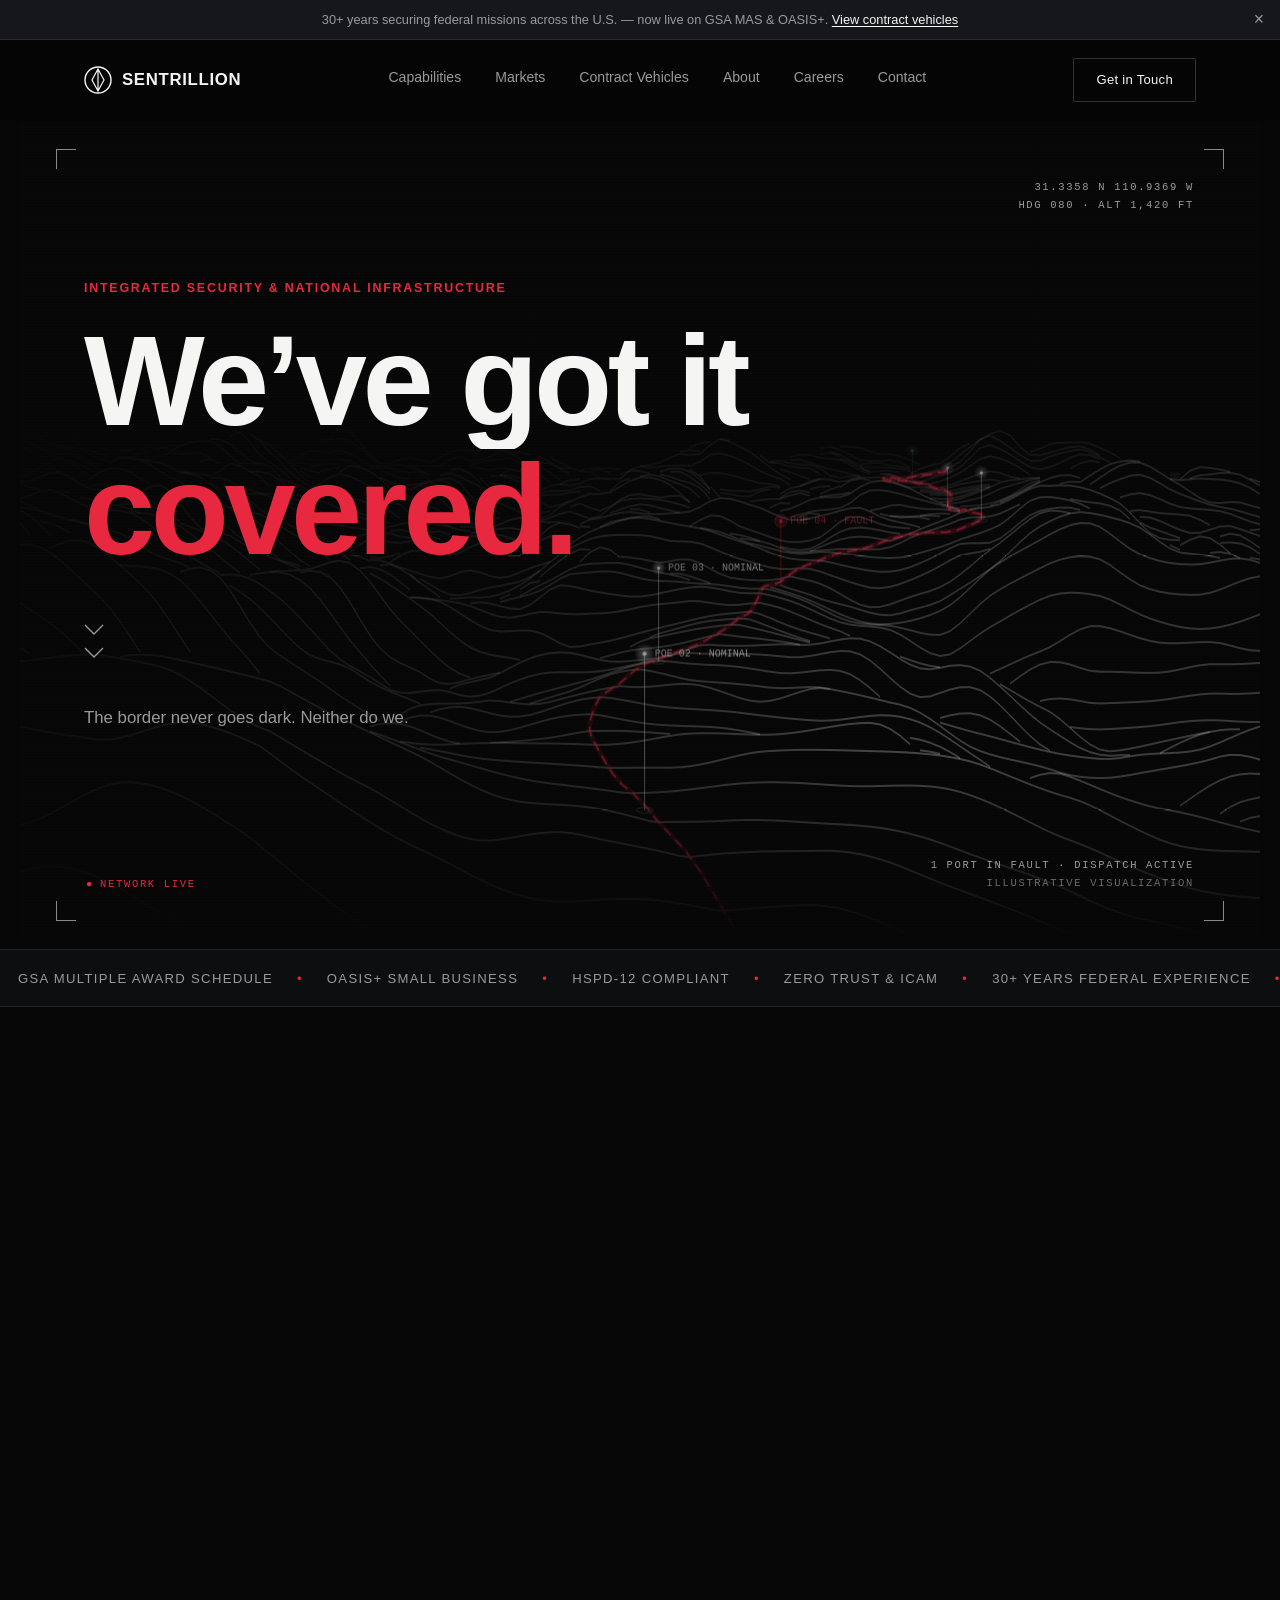
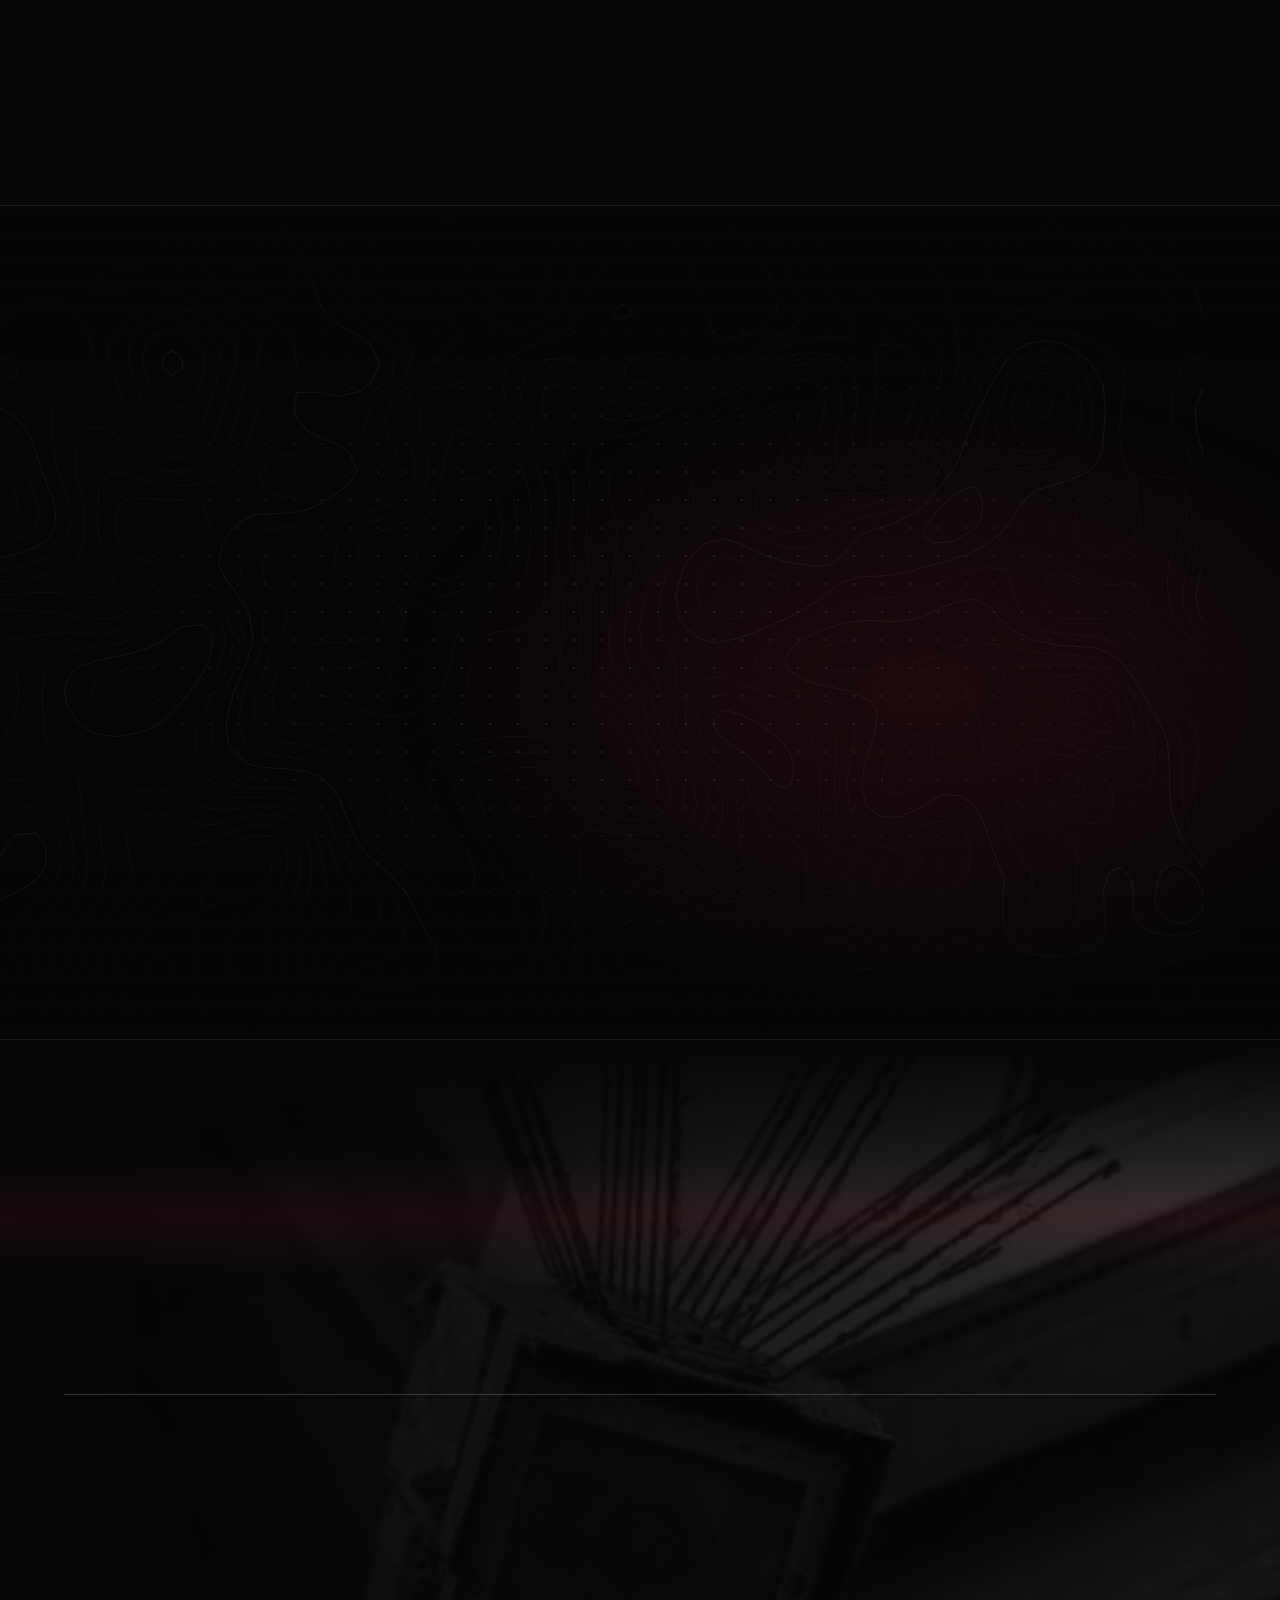
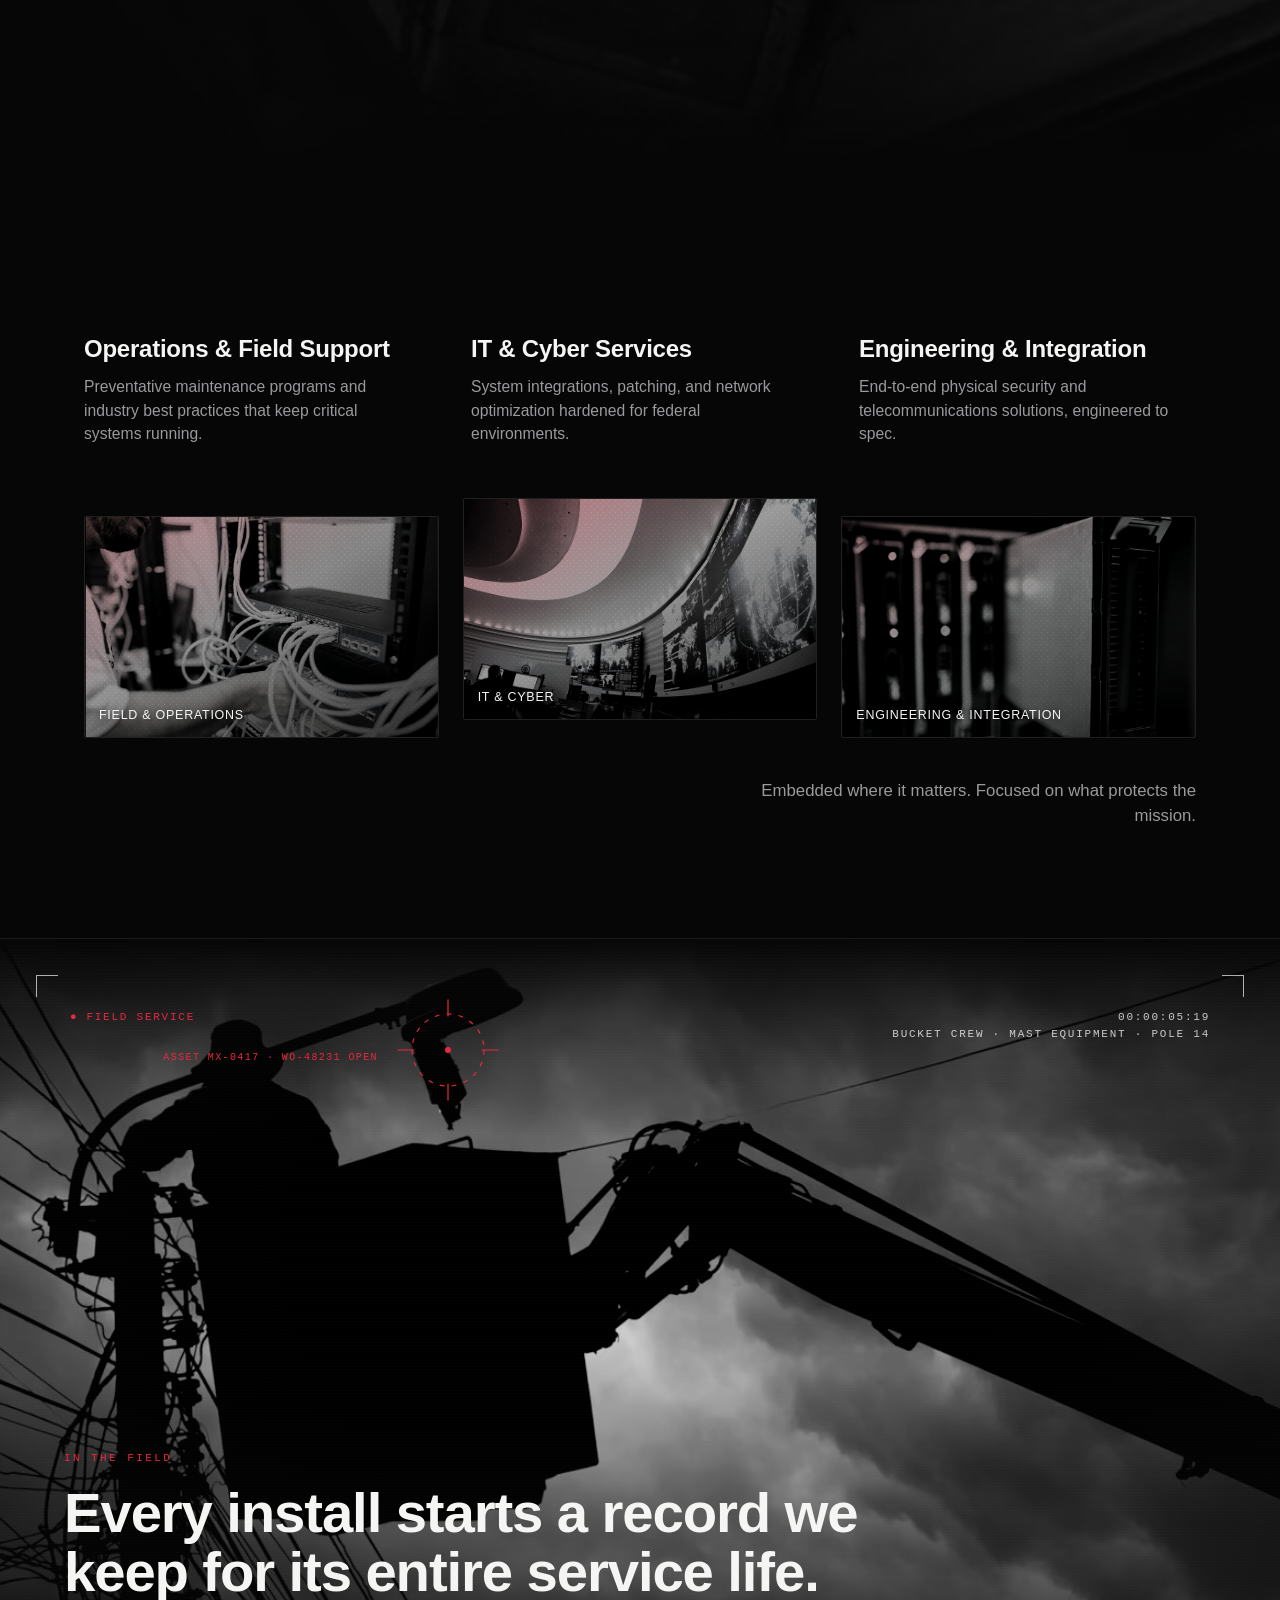
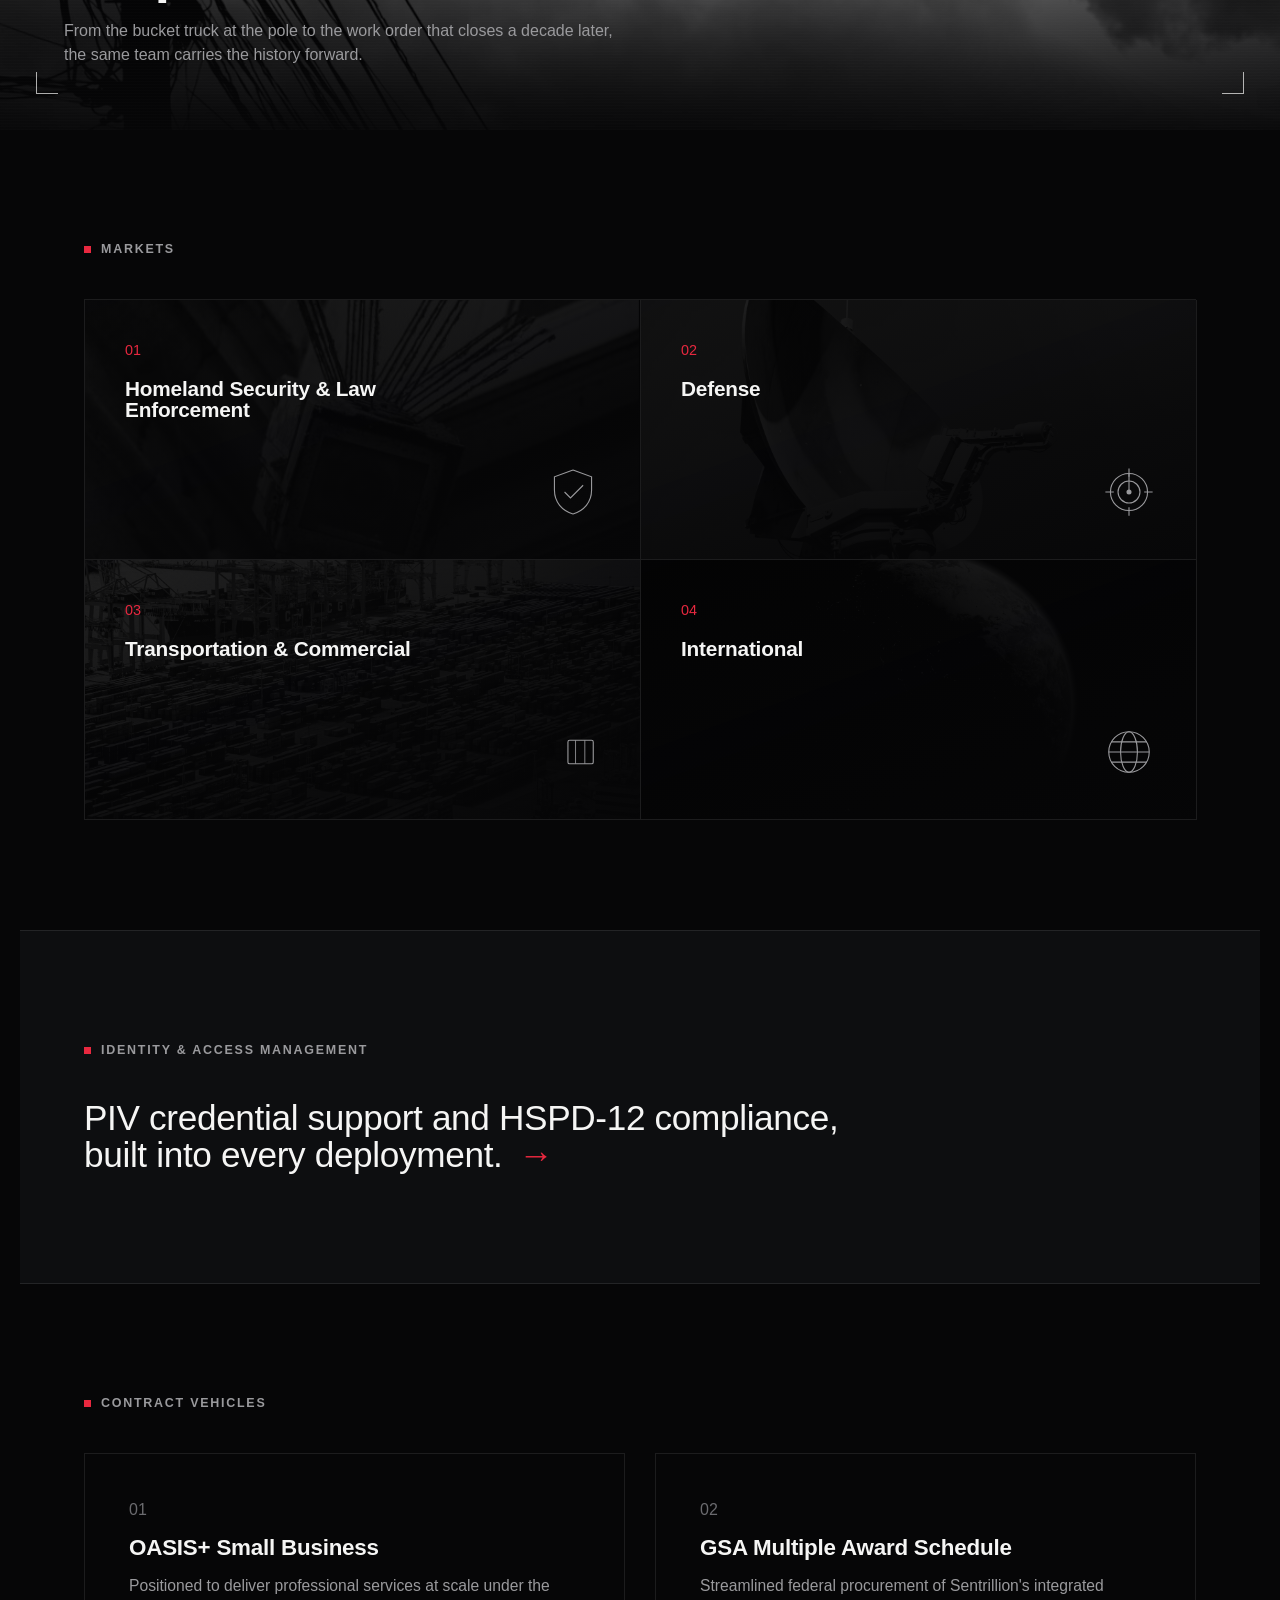
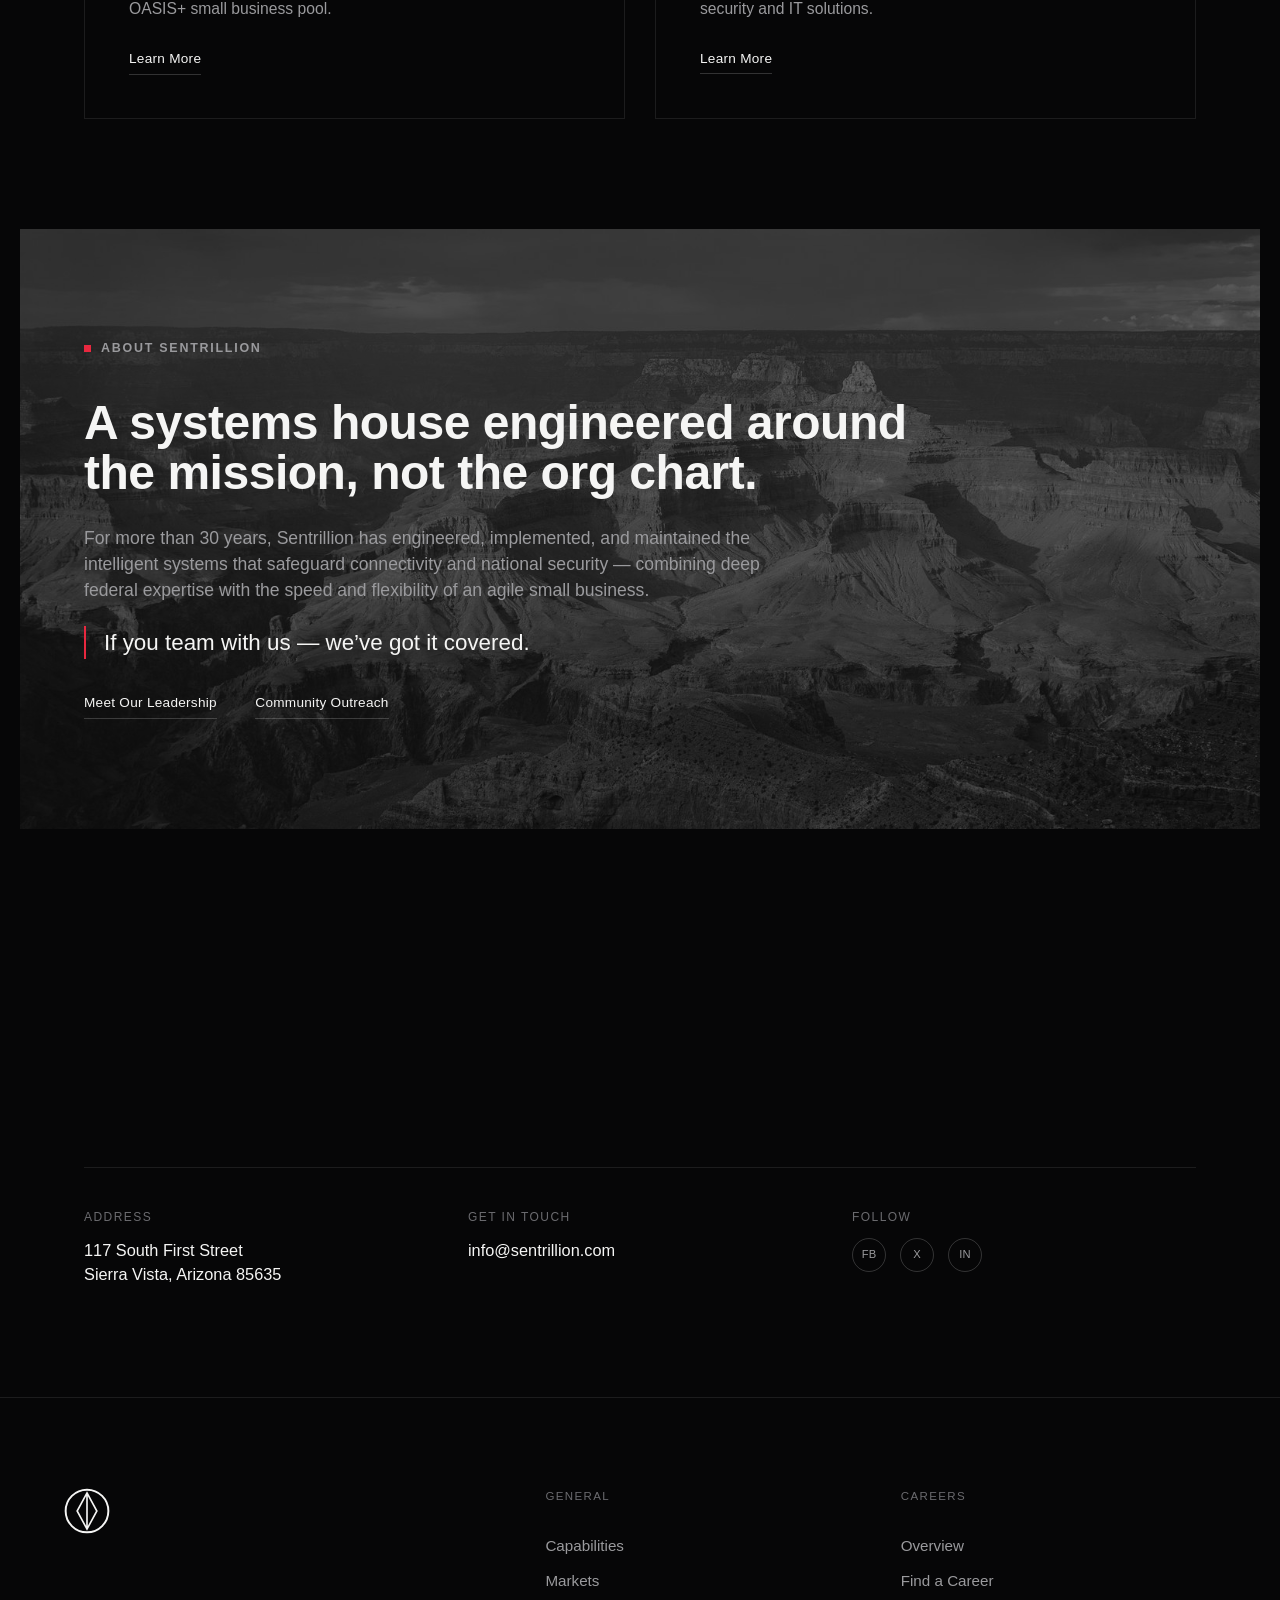
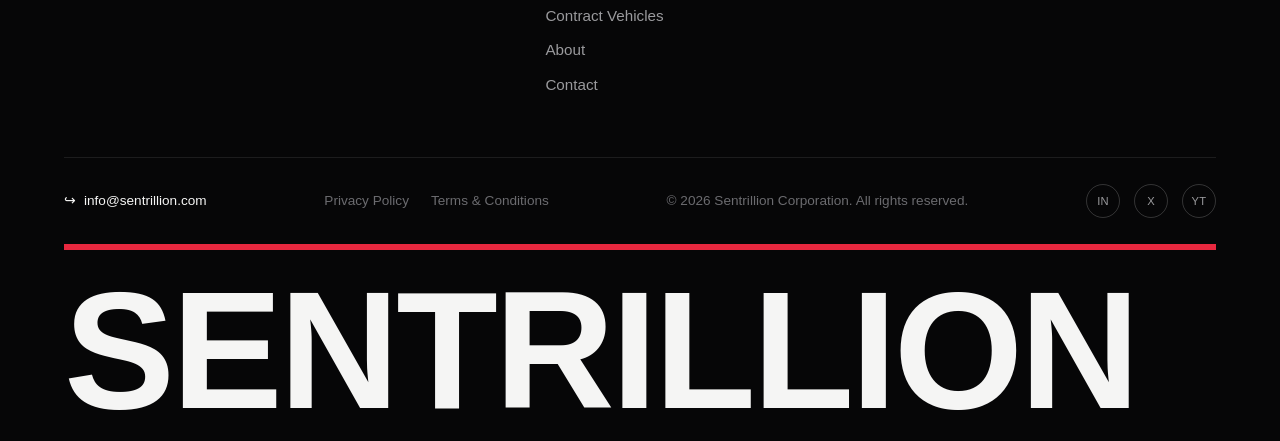
==== commit 11a72b58: "Add files via upload" ====
--- a/index.html
+++ b/index.html
@@ -458,7 +458,10 @@
 
   <!-- In the field -->
   <section class="om-section om-field om-field--silo" id="field">
-    <video muted playsinline preload="none" poster="assets/photos/technician.jpg" aria-hidden="true"></video>
+    <video autoplay muted loop playsinline preload="metadata" poster="assets/photos/field-silhouette.jpg" aria-hidden="true">
+      <source src="assets/video/field-silhouette.webm" type="video/webm">
+      <source src="assets/video/field-silhouette.mp4" type="video/mp4">
+    </video>
     <div class="om-hud" aria-hidden="true">
       <i class="om-corner tl"></i><i class="om-corner tr"></i><i class="om-corner bl"></i><i class="om-corner br"></i>
       <div class="om-hud-tl"><span class="om-rec">Field service</span></div>
